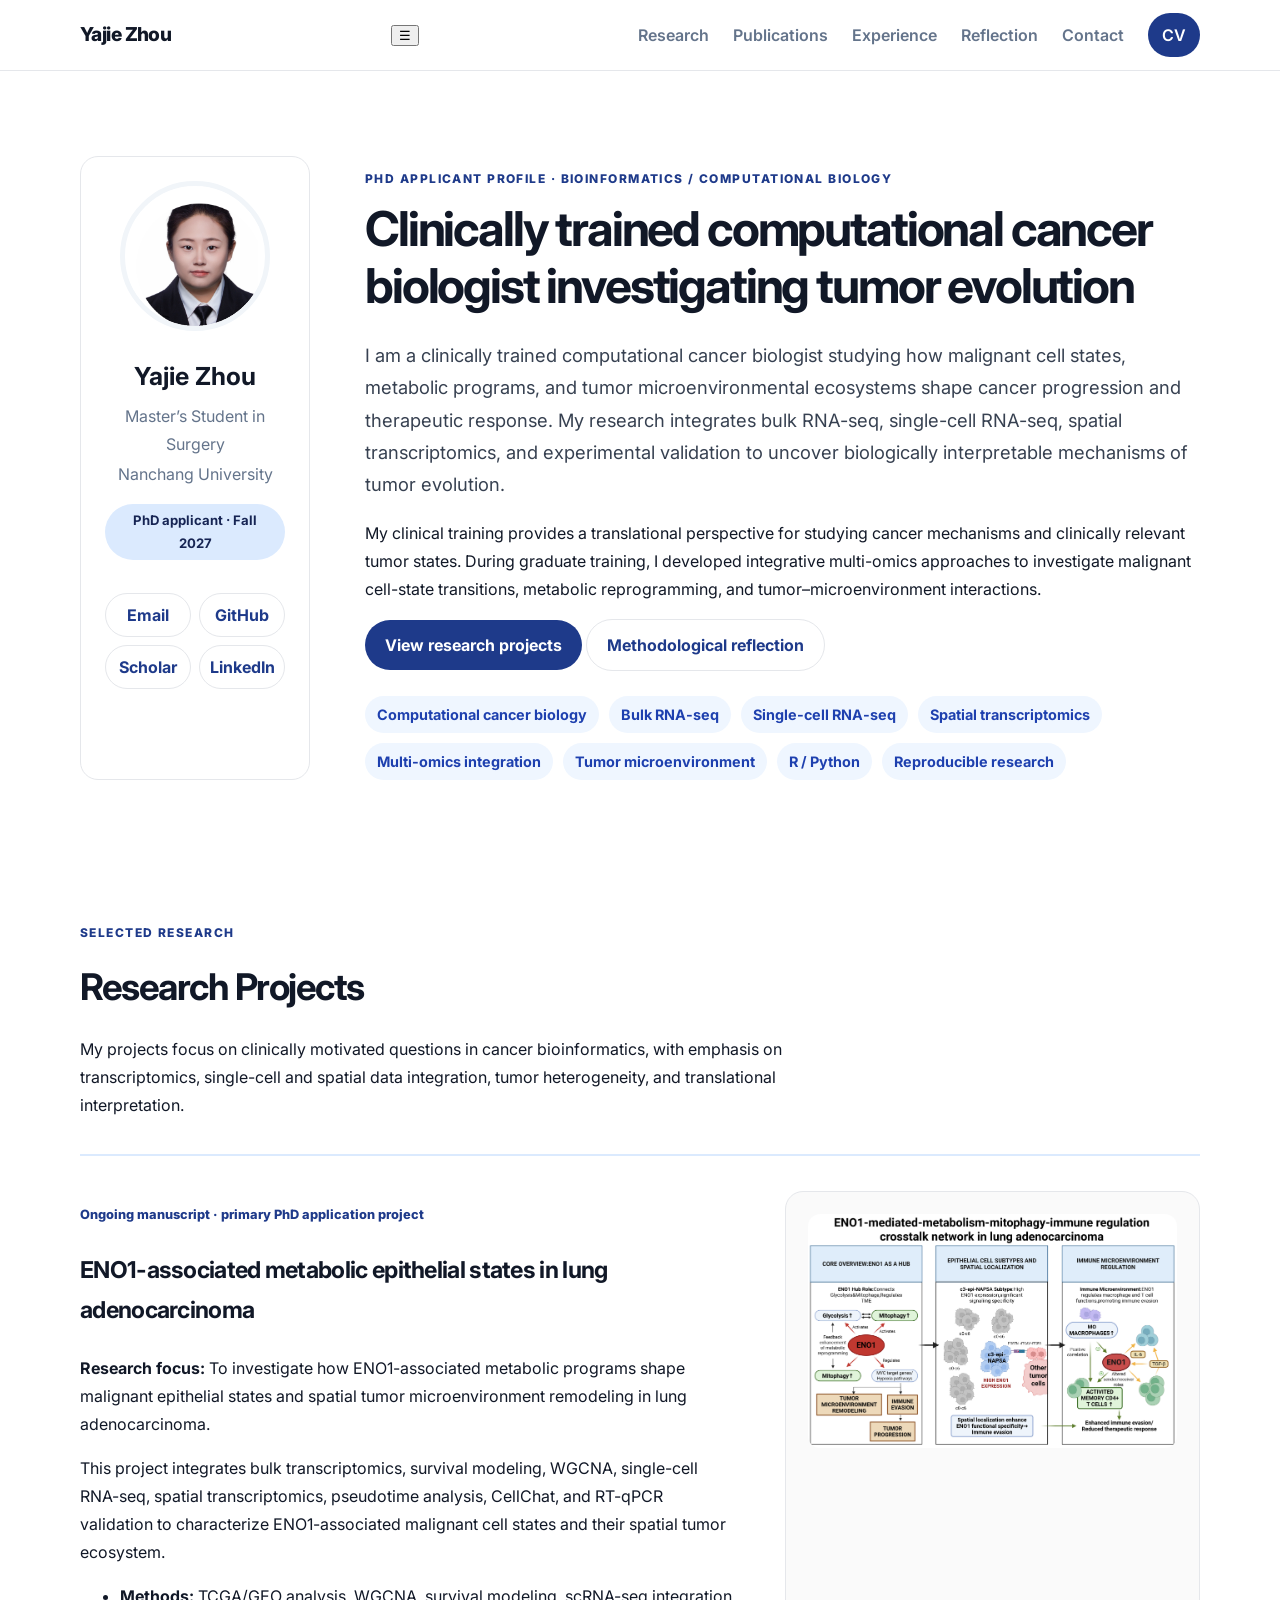
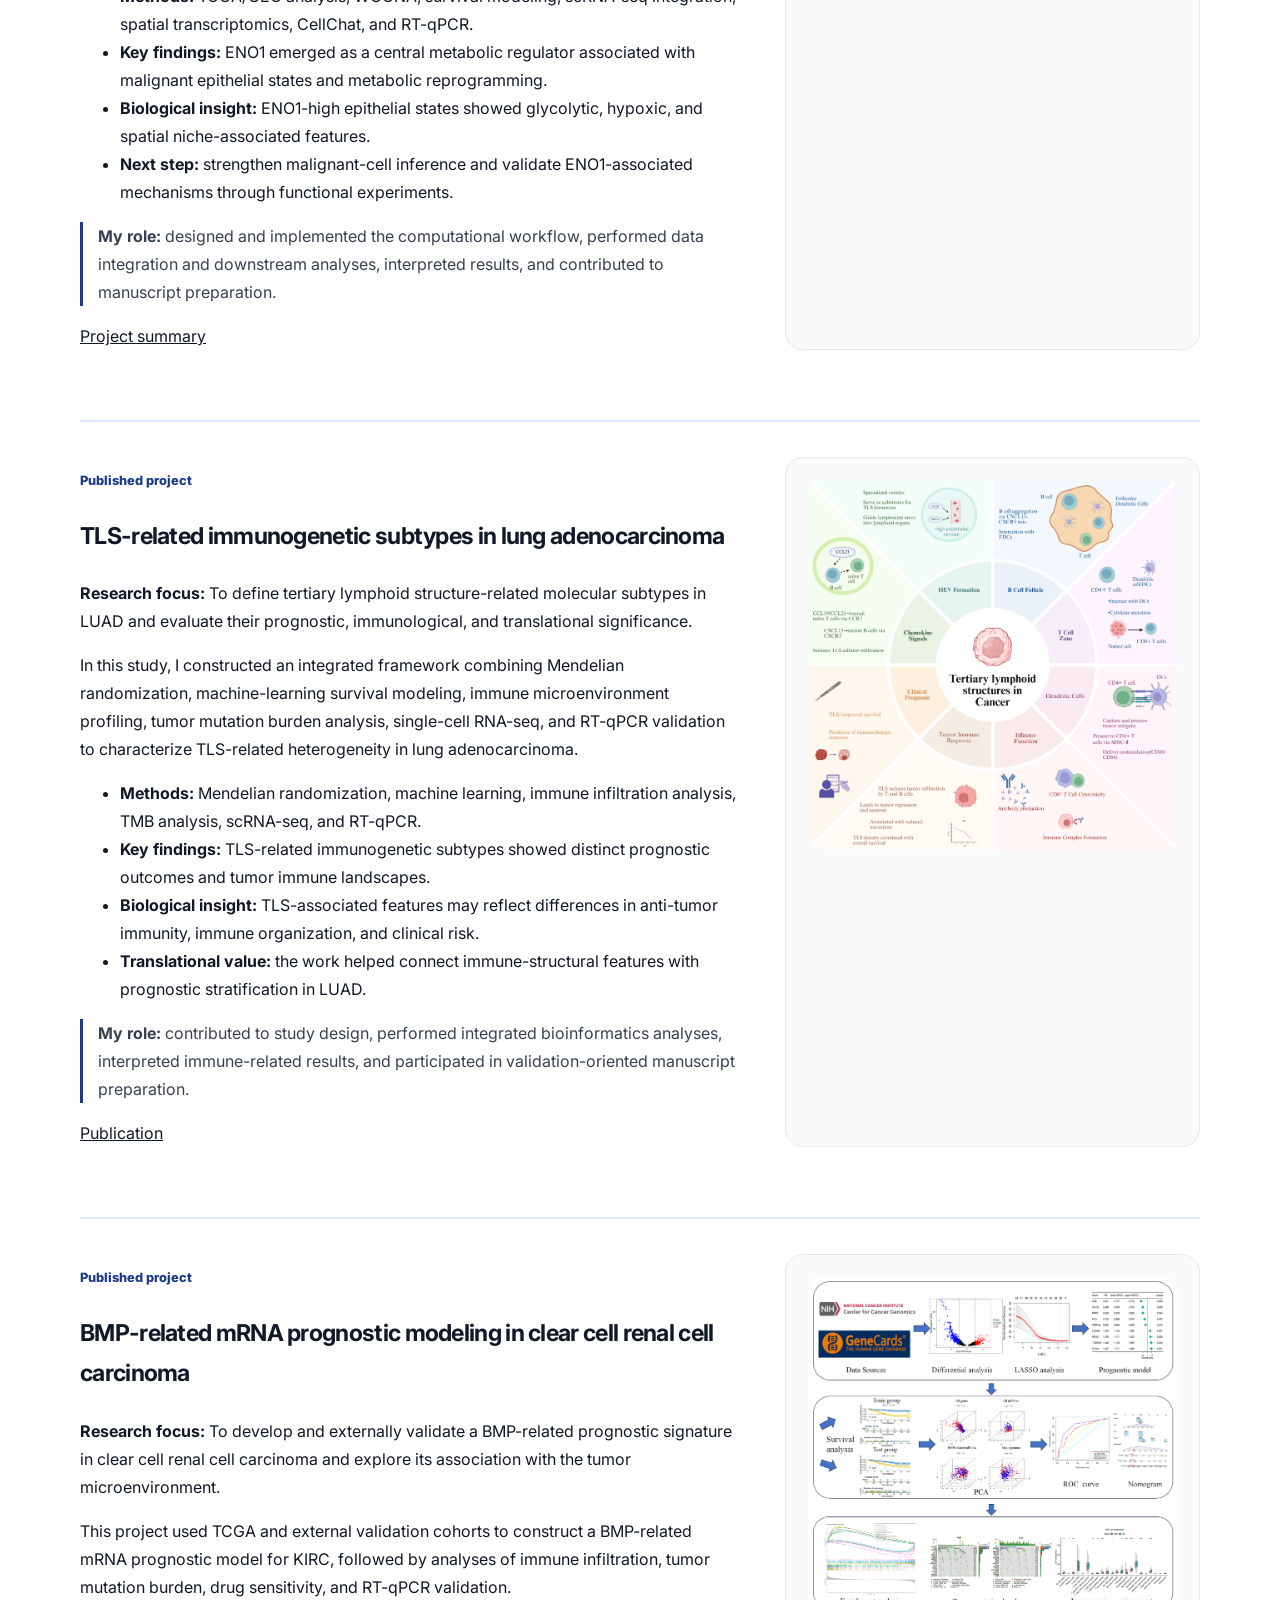
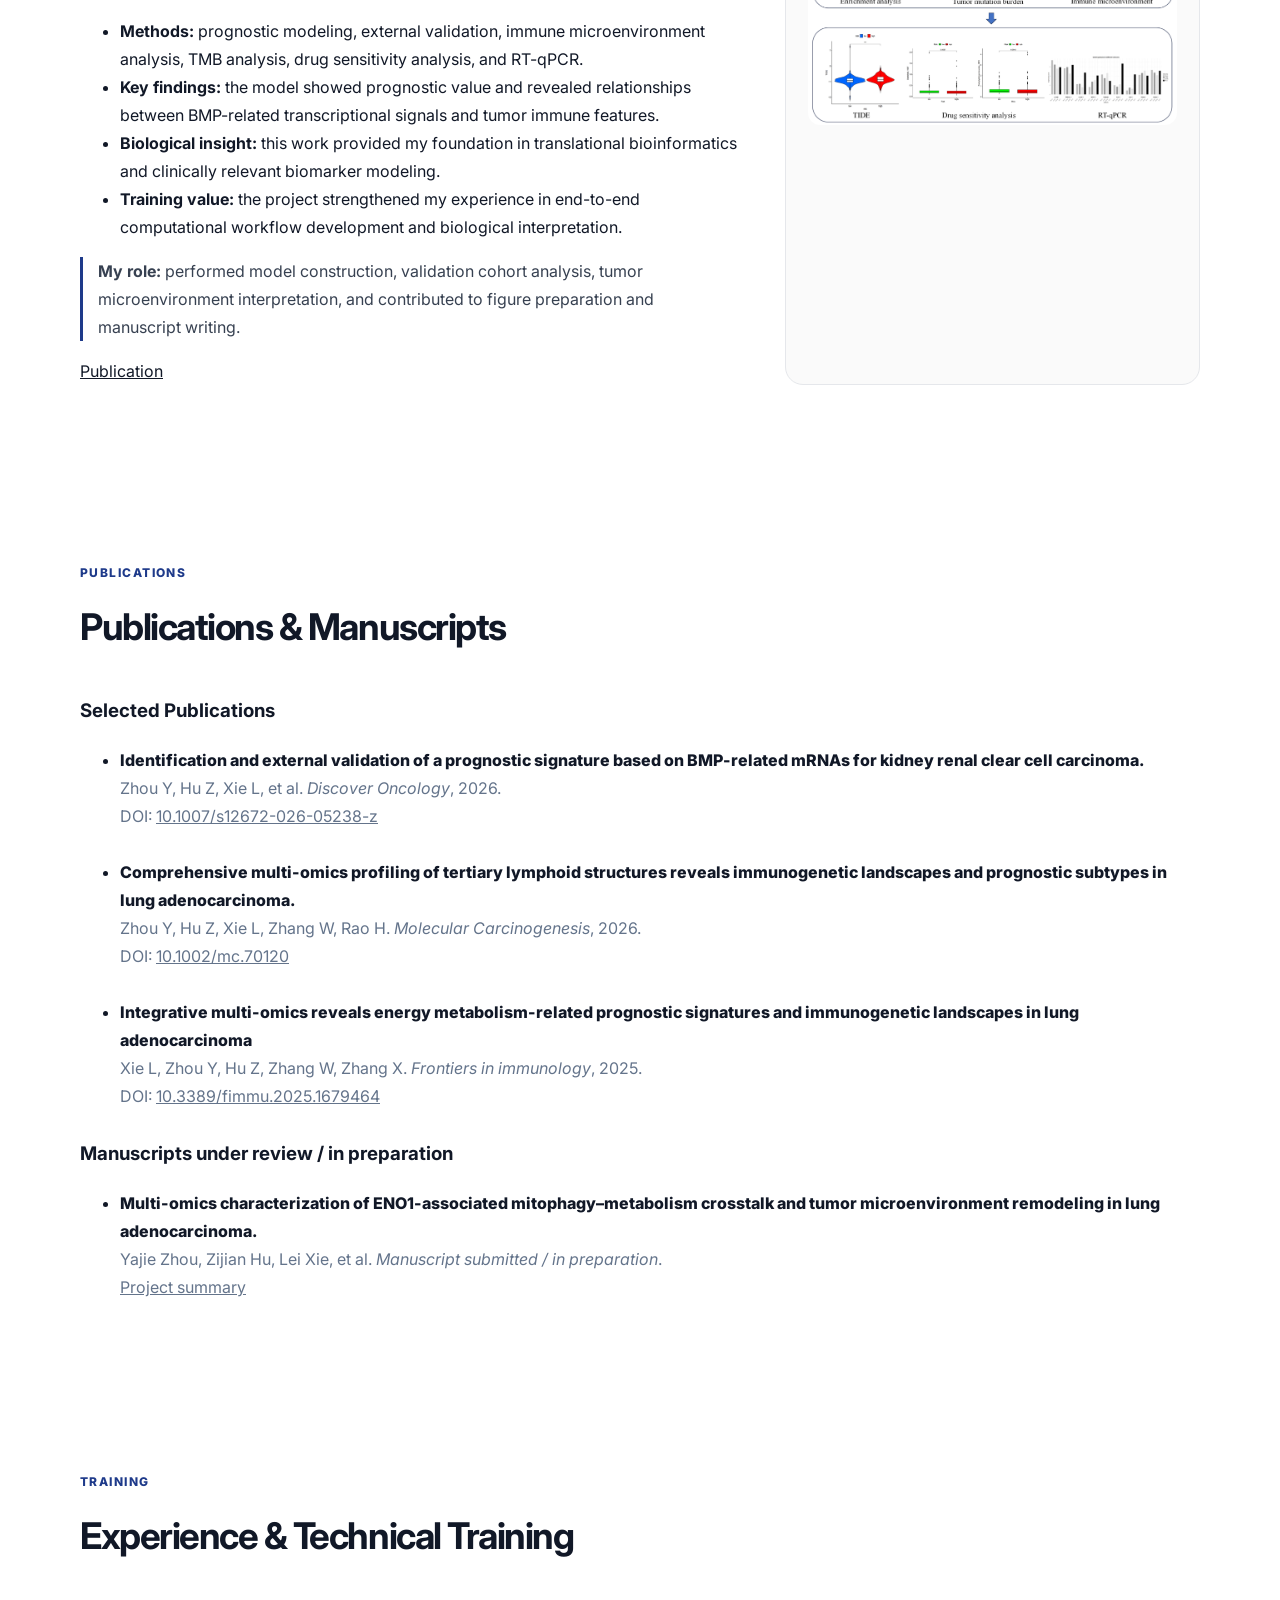
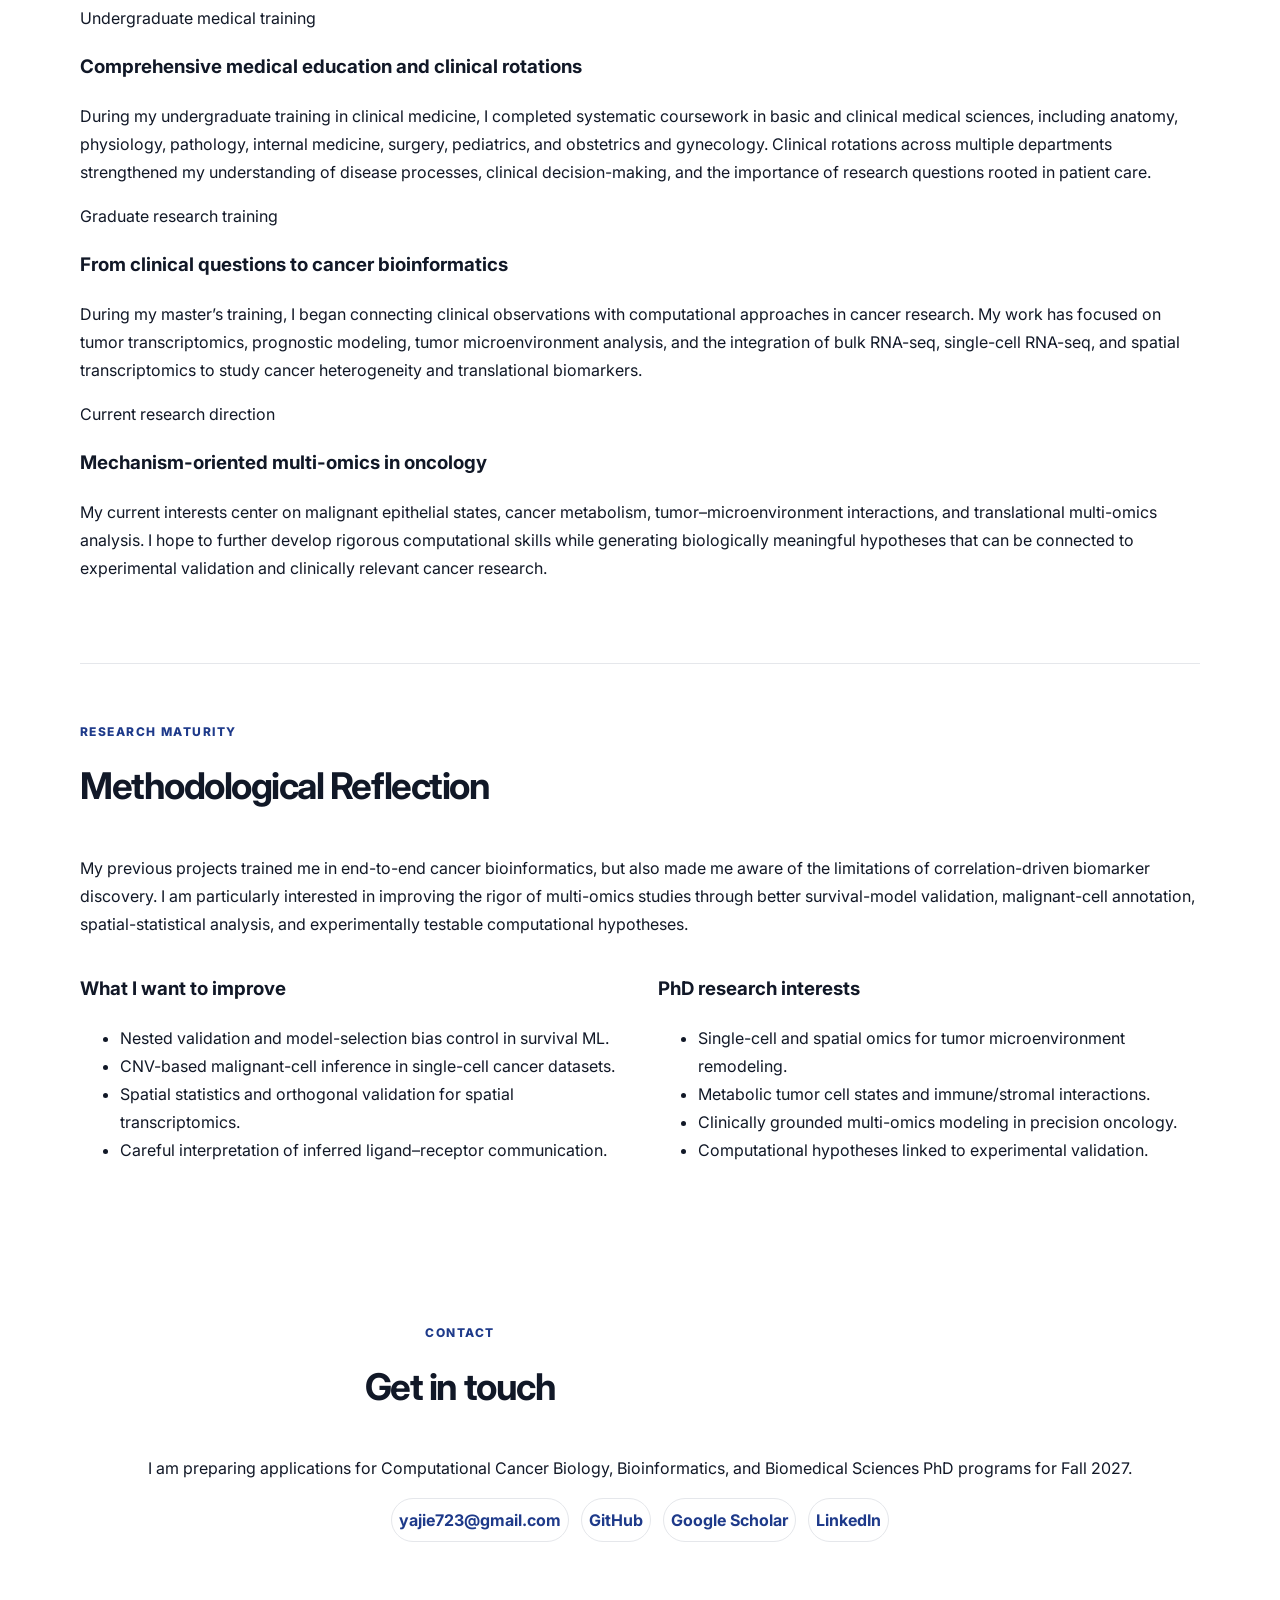
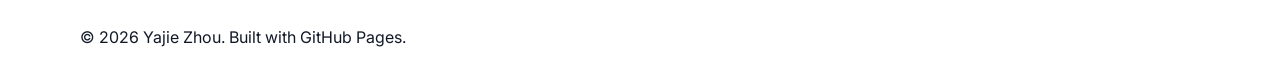
==== index.html @ 05ac5268 "Update index.html" ====
<!DOCTYPE html>
<html lang="en">
<head>
  <meta charset="UTF-8" />
  <meta name="viewport" content="width=device-width, initial-scale=1.0" />
  <meta name="description" content="Yajie Zhou — Computational cancer biologist investigating tumor cell-state plasticity, metabolic reprogramming, spatial tumor ecosystems, and tumor–microenvironment interactions through integrative multi-omics." />
  <title>Yajie Zhou | Computational Cancer Biology</title>
  <link rel="preconnect" href="https://fonts.googleapis.com">
  <link rel="preconnect" href="https://fonts.gstatic.com" crossorigin>
  <link href="https://fonts.googleapis.com/css2?family=Inter:wght@400;500;600;700;800&display=swap" rel="stylesheet">
  <link rel="stylesheet" href="assets/styles.css" />
</head>

<body>
  <header class="site-header" id="top">
    <nav class="navbar container">
      <a class="brand" href="#top" aria-label="Home">Yajie Zhou</a>
      <button class="nav-toggle" aria-label="Toggle navigation" aria-expanded="false">☰</button>

      <div class="nav-links">
        <a href="#research">Research</a>
        <a href="#publications">Publications</a>
        <a href="#experience">Experience</a>
        <a href="#reflection">Reflection</a>
        <a href="#contact">Contact</a>
        <a class="button button-small" href="/Yajie_zhou/docs/Yajie_Zhou_CV.pdf" target="_blank" rel="noopener noreferrer">CV</a>
      </div>
    </nav>
  </header>

  <main>
    <section class="hero container">
      <aside class="profile-card">
        <img class="avatar" src="assets/avatar.png" alt="Portrait of Yajie Zhou" />

        <h1>Yajie Zhou</h1>
        <p class="subtitle">Master’s Student in Surgery</p>
        <p class="affiliation">Nanchang University</p>
        <p class="profile-note">PhD applicant · Fall 2027</p>
        
        <div class="social-row" aria-label="Academic links">
          <a href="mailto:yajie723@gmail.com" title="Email">Email</a>
          <a href="https://github.com/zyjzzzzzzzz" title="GitHub" target="_blank" rel="noopener noreferrer">GitHub</a>
          <a href="https://scholar.google.com/" title="Google Scholar" target="_blank" rel="noopener noreferrer">Scholar</a>
          <a href="https://www.linkedin.com/in/yajie-zhou-784542407" title="LinkedIn" target="_blank" rel="noopener noreferrer">LinkedIn</a>
        </div>
      </aside>

      <section class="hero-content">
        <p class="eyebrow">PhD applicant profile · Bioinformatics / Computational Biology</p>

        <h2>Clinically trained computational cancer biologist investigating tumor evolution </h2>

        <p class="lead">
          I am a clinically trained computational cancer biologist studying how malignant cell states,
          metabolic programs, and tumor microenvironmental ecosystems shape cancer progression and therapeutic response.
          My research integrates bulk RNA-seq, single-cell RNA-seq, spatial transcriptomics, and experimental validation
          to uncover biologically interpretable mechanisms of tumor evolution.
        </p>

        <p>
          My clinical training provides a translational perspective for studying cancer mechanisms and clinically relevant tumor states.
          During graduate training, I developed integrative multi-omics approaches to investigate malignant cell-state transitions,
          metabolic reprogramming, and tumor–microenvironment interactions.
        </p>

        <div class="cta-row">
          <a class="button" href="#research">View research projects</a>
          <a class="button button-secondary" href="#reflection">Methodological reflection</a>
        </div>

        <div class="skills" aria-label="Core skills">
          <span>Computational cancer biology</span>
          <span>Bulk RNA-seq</span>
          <span>Single-cell RNA-seq</span>
          <span>Spatial transcriptomics</span>
          <span>Multi-omics integration</span>
          <span>Tumor microenvironment</span>
          <span>R / Python</span>
          <span>Reproducible research</span>
        </div>
      </section>
    </section>

    <section class="container section" id="research">
      <div class="section-heading">
        <p class="eyebrow">Selected research</p>
        <h2>Research Projects</h2>
        <p>
          My projects focus on clinically motivated questions in cancer bioinformatics, with emphasis on transcriptomics,
          single-cell and spatial data integration, tumor heterogeneity, and translational interpretation.
        </p>
      </div>

      <div class="project-stack">
        <article class="project featured project-with-image">
          <div class="project-main">
            <p class="status">Ongoing manuscript · primary PhD application project</p>
            <h3>ENO1-associated metabolic epithelial states in lung adenocarcinoma</h3>

            <p class="question">
              <strong>Research focus:</strong>
              To investigate how ENO1-associated metabolic programs shape malignant epithelial states and spatial tumor
              microenvironment remodeling in lung adenocarcinoma.
            </p>

            <p>
              This project integrates bulk transcriptomics, survival modeling, WGCNA, single-cell RNA-seq,
              spatial transcriptomics, pseudotime analysis, CellChat, and RT-qPCR validation to characterize
              ENO1-associated malignant cell states and their spatial tumor ecosystem.
            </p>

            <ul class="clean-list">
              <li><strong>Methods:</strong> TCGA/GEO analysis, WGCNA, survival modeling, scRNA-seq integration, spatial transcriptomics, CellChat, and RT-qPCR.</li>
              <li><strong>Key findings:</strong> ENO1 emerged as a central metabolic regulator associated with malignant epithelial states and metabolic reprogramming.</li>
              <li><strong>Biological insight:</strong> ENO1-high epithelial states showed glycolytic, hypoxic, and spatial niche-associated features.</li>
              <li><strong>Next step:</strong> strengthen malignant-cell inference and validate ENO1-associated mechanisms through functional experiments.</li>
            </ul>

            <p class="role">
              <strong>My role:</strong>
              designed and implemented the computational workflow, performed data integration and downstream analyses,
              interpreted results, and contributed to manuscript preparation.
            </p>

          

            <div class="project-actions">
              <a class="text-link" href="projects/eno1-luad.html">Project summary</a>
            </div>
          </div>

          <aside class="project-side figure-side">
            <a class="figure-link" href="assets/eno1-mechanism.png" target="_blank" rel="noopener noreferrer">
             <img src="assets/eno1-mechanism.png" alt="Mechanism figure for ENO1-associated metabolic epithelial states in LUAD" />
            </a>
            
          </aside>
        </article>

        <article class="project featured project-with-image">
          <div class="project-main">
            <p class="status">Published project</p>
            <h3>TLS-related immunogenetic subtypes in lung adenocarcinoma</h3>

            <p class="question">
              <strong>Research focus:</strong>
              To define tertiary lymphoid structure-related molecular subtypes in LUAD and evaluate their prognostic,
              immunological, and translational significance.
            </p>

            <p>
              In this study, I constructed an integrated framework combining Mendelian randomization, machine-learning
              survival modeling, immune microenvironment profiling, tumor mutation burden analysis, single-cell RNA-seq,
              and RT-qPCR validation to characterize TLS-related heterogeneity in lung adenocarcinoma.
            </p>

            <ul class="clean-list">
              <li><strong>Methods:</strong> Mendelian randomization, machine learning, immune infiltration analysis, TMB analysis, scRNA-seq, and RT-qPCR.</li>
              <li><strong>Key findings:</strong> TLS-related immunogenetic subtypes showed distinct prognostic outcomes and tumor immune landscapes.</li>
              <li><strong>Biological insight:</strong> TLS-associated features may reflect differences in anti-tumor immunity, immune organization, and clinical risk.</li>
              <li><strong>Translational value:</strong> the work helped connect immune-structural features with prognostic stratification in LUAD.</li>
            </ul>

            <p class="role">
              <strong>My role:</strong>
              contributed to study design, performed integrated bioinformatics analyses, interpreted immune-related results,
              and participated in validation-oriented manuscript preparation.
            </p>

        
            <div class="project-actions">
              <a class="text-link" href="https://doi.org/10.1002/mc.70120" target="_blank" rel="noopener noreferrer">Publication</a>
            </div>
          </div>

          <aside class="project-side figure-side">
           <a class="figure-link" href="assets/tls-mechanism.png" target="_blank" rel="noopener noreferrer">
             <img src="assets/tls-mechanism.png" alt="Mechanism figure for TLS-related immunogenetic subtypes in LUAD" />
           </a>
            
          </aside>
        </article>

        <article class="project featured project-with-image">
          <div class="project-main">
            <p class="status">Published project</p>
            <h3>BMP-related mRNA prognostic modeling in clear cell renal cell carcinoma</h3>

            <p class="question">
              <strong>Research focus:</strong>
              To develop and externally validate a BMP-related prognostic signature in clear cell renal cell carcinoma
              and explore its association with the tumor microenvironment.
            </p>

            <p>
              This project used TCGA and external validation cohorts to construct a BMP-related mRNA prognostic model for KIRC,
              followed by analyses of immune infiltration, tumor mutation burden, drug sensitivity, and RT-qPCR validation.
            </p>

            <ul class="clean-list">
              <li><strong>Methods:</strong> prognostic modeling, external validation, immune microenvironment analysis, TMB analysis, drug sensitivity analysis, and RT-qPCR.</li>
              <li><strong>Key findings:</strong> the model showed prognostic value and revealed relationships between BMP-related transcriptional signals and tumor immune features.</li>
              <li><strong>Biological insight:</strong> this work provided my foundation in translational bioinformatics and clinically relevant biomarker modeling.</li>
              <li><strong>Training value:</strong> the project strengthened my experience in end-to-end computational workflow development and biological interpretation.</li>
            </ul>

            <p class="role">
              <strong>My role:</strong>
              performed model construction, validation cohort analysis, tumor microenvironment interpretation,
              and contributed to figure preparation and manuscript writing.
            </p>

            <div class="project-actions">
              <a class="text-link" href="https://doi.org/10.1007/s12672-026-05238-z" target="_blank" rel="noopener noreferrer">Publication</a>
            </div>
          </div>

          <aside class="project-side figure-side">
            <a class="figure-link" href="assets/bmp-mechanism.png" target="_blank" rel="noopener noreferrer">
             <img src="assets/bmp-mechanism.png" alt="Mechanism figure for BMP-related prognostic modeling in KIRC" />
            </a>
            
          </aside>
        </article>
      </div>
    </section>

    <section class="container section" id="publications">
      <div class="section-heading">
        <p class="eyebrow">Publications</p>
        <h2>Publications & Manuscripts</h2>
      </div>

      <div class="pub-list">
        <div class="pub-block">
          <h3>Selected Publications</h3>

          <ul class="publication-list">
            <li class="publication-item">
              <a class="pub-title" href="https://doi.org/10.1007/s12672-026-05238-z" target="_blank" rel="noopener noreferrer">
                Identification and external validation of a prognostic signature based on BMP-related mRNAs for kidney renal clear cell carcinoma.
              </a>

              <div class="pub-meta">
                Zhou Y, Hu Z, Xie L, et al. <em>Discover Oncology</em>, 2026.
              </div>

              <div class="pub-doi">
                DOI:
                <a href="https://doi.org/10.1007/s12672-026-05238-z" target="_blank" rel="noopener noreferrer">
                  10.1007/s12672-026-05238-z
                </a>
              </div>
            </li>

            <li class="publication-item">
              <a class="pub-title" href="https://doi.org/10.1002/mc.70120" target="_blank" rel="noopener noreferrer">
                Comprehensive multi-omics profiling of tertiary lymphoid structures reveals immunogenetic landscapes and prognostic subtypes in lung adenocarcinoma.
              </a>

              <div class="pub-meta">
                Zhou Y, Hu Z, Xie L, Zhang W, Rao H. <em>Molecular Carcinogenesis</em>, 2026.
              </div>

              <div class="pub-doi">
                DOI:
                <a href="https://doi.org/10.1002/mc.70120" target="_blank" rel="noopener noreferrer">
                  10.1002/mc.70120
                </a>
              </div>
            </li>

            <li class="publication-item">
              <a class="pub-title" href="https://doi.org/10.1002/mc.70120" target="_blank" rel="noopener noreferrer">
                Integrative multi-omics reveals energy metabolism-related prognostic signatures and immunogenetic landscapes in lung adenocarcinoma
              </a>

              <div class="pub-meta">
                Xie L, Zhou Y, Hu Z, Zhang W, Zhang X. <em>Frontiers in immunology</em>, 2025.
              </div>

              <div class="pub-doi">
                DOI:
                <a href="https://doi.org/10.3389/fimmu.2025.1679464" target="_blank" rel="noopener noreferrer">
                  10.3389/fimmu.2025.1679464
                </a>
              </div>
            </li>
          </ul>
        </div>

        <div class="pub-block">
          <h3>Manuscripts under review / in preparation</h3>

          <ul class="publication-list">
            <li class="publication-item">
              <strong class="pub-title">
                Multi-omics characterization of ENO1-associated mitophagy–metabolism crosstalk and tumor microenvironment remodeling in lung adenocarcinoma.
              </strong>

              <div class="pub-meta">
                Yajie Zhou, Zijian Hu, Lei Xie, et al.
                <em>Manuscript submitted / in preparation</em>.
              </div>

              <div class="pub-doi">
                <a href="projects/eno1-luad.html">Project summary</a>
              </div>
            </li>
          </ul>
        </div>
      </div>
    </section>

    <section class="container section" id="experience">
      <div class="section-heading">
        <p class="eyebrow">Training</p>
        <h2>Experience & Technical Training</h2>
      </div>

      <div class="timeline training-grid">
        <div class="timeline-item">
          <span class="timeline-date">Undergraduate medical training</span>
          <h3>Comprehensive medical education and clinical rotations</h3>
          <p>
            During my undergraduate training in clinical medicine, I completed systematic coursework in basic and clinical
            medical sciences, including anatomy, physiology, pathology, internal medicine, surgery, pediatrics, and obstetrics
            and gynecology. Clinical rotations across multiple departments strengthened my understanding of disease processes,
            clinical decision-making, and the importance of research questions rooted in patient care.
          </p>
        </div>

        <div class="timeline-item">
          <span class="timeline-date">Graduate research training</span>
          <h3>From clinical questions to cancer bioinformatics</h3>
          <p>
            During my master’s training, I began connecting clinical observations with computational approaches in cancer research.
            My work has focused on tumor transcriptomics, prognostic modeling, tumor microenvironment analysis, and the integration
            of bulk RNA-seq, single-cell RNA-seq, and spatial transcriptomics to study cancer heterogeneity and translational biomarkers.
          </p>
        </div>

        <div class="timeline-item">
          <span class="timeline-date">Current research direction</span>
          <h3>Mechanism-oriented multi-omics in oncology</h3>
          <p>
            My current interests center on malignant epithelial states, cancer metabolism, tumor–microenvironment interactions,
            and translational multi-omics analysis. I hope to further develop rigorous computational skills while generating
            biologically meaningful hypotheses that can be connected to experimental validation and clinically relevant cancer research.
          </p>
        </div>
      </div>
    </section>

    <section class="container section reflection" id="reflection">
      <div class="section-heading">
        <p class="eyebrow">Research maturity</p>
        <h2>Methodological Reflection</h2>
      </div>

      <p>
        My previous projects trained me in end-to-end cancer bioinformatics, but also made me aware of the limitations of
        correlation-driven biomarker discovery. I am particularly interested in improving the rigor of multi-omics studies
        through better survival-model validation, malignant-cell annotation, spatial-statistical analysis, and experimentally
        testable computational hypotheses.
      </p>

      <div class="reflection-grid">
        <div>
          <h3>What I want to improve</h3>
          <ul>
            <li>Nested validation and model-selection bias control in survival ML.</li>
            <li>CNV-based malignant-cell inference in single-cell cancer datasets.</li>
            <li>Spatial statistics and orthogonal validation for spatial transcriptomics.</li>
            <li>Careful interpretation of inferred ligand–receptor communication.</li>
          </ul>
        </div>

        <div>
          <h3>PhD research interests</h3>
          <ul>
            <li>Single-cell and spatial omics for tumor microenvironment remodeling.</li>
            <li>Metabolic tumor cell states and immune/stromal interactions.</li>
            <li>Clinically grounded multi-omics modeling in precision oncology.</li>
            <li>Computational hypotheses linked to experimental validation.</li>
          </ul>
        </div>
      </div>
    </section>

    <section class="container section contact" id="contact">
      <div class="section-heading">
        <p class="eyebrow">Contact</p>
        <h2>Get in touch</h2>
      </div>

      <p>
        I am preparing applications for Computational Cancer Biology, Bioinformatics, and Biomedical Sciences PhD programs for Fall 2027.
      </p>

      <div class="contact-links">
        <a href="mailto:yajie723@gmail.com">yajie723@gmail.com</a>
        <a href="https://github.com/zyjzzzzzzzz" target="_blank" rel="noopener noreferrer">GitHub</a>
        <a href="https://scholar.google.com/" target="_blank" rel="noopener noreferrer">Google Scholar</a>
        <a href="https://www.linkedin.com/in/yajie-zhou-784542407" target="_blank" rel="noopener noreferrer">LinkedIn</a>
      </div>
    </section>
  </main>

  <footer class="footer">
    <div class="container">
      <p>© <span id="year"></span> Yajie Zhou. Built with GitHub Pages.</p>
    </div>
  </footer>

  <script src="assets/script.js"></script>
</body>
</html>
---- assets/styles.css ----
:root {
  --bg: #ffffff;
  --card: #ffffff;
  --text: #111827;
  --muted: #64748b;
  --line: #e5e7eb;
  --accent: #1e3a8a;
  --accent-dark: #172554;
  --accent-soft: #dbeafe;
  --shadow: 0 12px 35px rgba(15, 23, 42, 0.06);
  --radius: 16px;
}

* {
  box-sizing: border-box;
}

html {
  scroll-behavior: smooth;
}

body {
  margin: 0;
  font-family: Inter, -apple-system, BlinkMacSystemFont, "Segoe UI", sans-serif;
  color: var(--text);
  background: #ffffff;
  line-height: 1.75;
}

a {
  color: inherit;
}

.container {
  width: min(1120px, calc(100% - 48px));
  margin: 0 auto;
}

/* Header */
.site-header {
  position: sticky;
  top: 0;
  z-index: 99;
  background: rgba(255,255,255,0.94);
  backdrop-filter: blur(12px);
  border-bottom: 1px solid var(--line);
}

.navbar {
  min-height: 70px;
  display:flex;
  align-items:center;
  justify-content:space-between;
}

.brand {
  font-weight:800;
  font-size:1.2rem;
  letter-spacing:-0.03em;
  text-decoration:none;
}

.nav-links {
  display:flex;
  align-items:center;
  gap:24px;
}

.nav-links a {
  text-decoration:none;
  color:var(--muted);
  font-weight:600;
}

.nav-links a:hover {
  color:var(--accent);
}

/* Buttons */
.button {
  display:inline-flex;
  align-items:center;
  justify-content:center;
  padding:11px 20px;
  border-radius:999px;
  background:var(--accent);
  color:white!important;
  font-weight:700;
  text-decoration:none;
}

.button:hover {
  background:var(--accent-dark);
}

.button-secondary {
  background:white;
  color:var(--accent)!important;
  border:1px solid var(--line);
}

.button-small {
  padding:8px 14px;
}

/* Hero */
.hero {
  display:grid;
  grid-template-columns:230px 1fr;
  gap:55px;
  padding:85px 0 65px;
}

.profile-card {
  border:1px solid var(--line);
  border-radius:18px;
  padding:24px;
  text-align:center;
  box-shadow:none;
}

.avatar {
  width:150px;
  height:150px;
  border-radius:50%;
  object-fit:cover;
  border:5px solid #f1f5f9;
}

.profile-card h1 {
  margin:16px 0 4px;
  font-size:1.55rem;
}

.subtitle,
.affiliation {
  color:var(--muted);
  margin:2px;
}

.profile-note {
  display:inline-flex;
  margin-top:14px;
  padding:5px 12px;
  border-radius:999px;
  background:var(--accent-soft);
  color:var(--accent-dark);
  font-weight:700;
  font-size:.82rem;
}

.social-row {
  display:grid;
  grid-template-columns:1fr 1fr;
  gap:8px;
  margin-top:20px;
}

.social-row a,
.contact-links a {
  border:1px solid var(--line);
  border-radius:999px;
  padding:7px;
  text-decoration:none;
  color:var(--accent);
  font-weight:700;
}

/* Typography */
.eyebrow {
  color:var(--accent);
  text-transform:uppercase;
  letter-spacing:.12em;
  font-size:.75rem;
  font-weight:800;
}

.hero-content h2 {
  font-size:clamp(2rem,4vw,3rem);
  line-height:1.18;
  letter-spacing:-0.045em;
  margin:10px 0 25px;
}

.lead {
  font-size:1.15rem;
  color:#374151;
}

/* Skills */
.skills {
  display:flex;
  flex-wrap:wrap;
  gap:10px;
  margin-top:25px;
}

.skills span {
  padding:6px 12px;
  border-radius:999px;
  background:#eff6ff;
  color:#1e40af;
  font-size:.9rem;
  font-weight:700;
}

/* Sections */
.section {
  padding:65px 0;
}

.section-heading {
  max-width:760px;
  margin-bottom:35px;
}

.section-heading h2 {
  font-size:2.3rem;
  letter-spacing:-0.04em;
  margin:0;
}

/* Projects */
.project-stack {
  display:grid;
  gap:35px;
}

.project {
  border-top:2px solid #dbeafe;
  padding:35px 0;
}

.project.featured.project-with-image {
  display:grid;
  grid-template-columns:minmax(0,1.35fr) minmax(300px,.85fr);
  gap:45px;
}

.project h3 {
  font-size:1.45rem;
  letter-spacing:-.03em;
}

.status {
  color:var(--accent);
  font-size:.8rem;
  font-weight:800;
}

.project-side {
  background:#fafafa;
  border:1px solid var(--line);
  border-radius:18px;
  padding:22px;
}

.figure-side img {
  width:100%;
  max-height:520px;
  object-fit:contain;
  border-radius:12px;
}

.figure-caption {
  display:none;
}

.role {
  border-left:3px solid var(--accent);
  padding-left:15px;
  color:#374151;
}

/* Publications */
.pub-list {
  display:block;
}

.pub-block {
  padding:0;
  border:none;
  box-shadow:none;
}

.publication-item {
  margin-bottom:28px;
}

.pub-title {
  font-weight:800;
  text-decoration:none;
}

.pub-meta,
.pub-doi {
  color:var(--muted);
}

/* Reflection */
.reflection {
  border-top:1px solid var(--line);
  padding-top:45px;
}

.reflection-grid {
  display:grid;
  grid-template-columns:1fr 1fr;
  gap:35px;
}

/* Contact */
.contact {
  text-align:center;
}

.contact-links {
  display:flex;
  justify-content:center;
  flex-wrap:wrap;
  gap:12px;
}

/* Mobile */
@media(max-width:900px){
  .hero,
  .project.featured.project-with-image,
  .reflection-grid {
    grid-template-columns:1fr;
  }

  .profile-card {
    max-width:320px;
    margin:auto;
  }
}

@media(max-width:600px){
  .container {
    width:calc(100% - 28px);
  }

  .nav-links {
    display:none;
  }
}
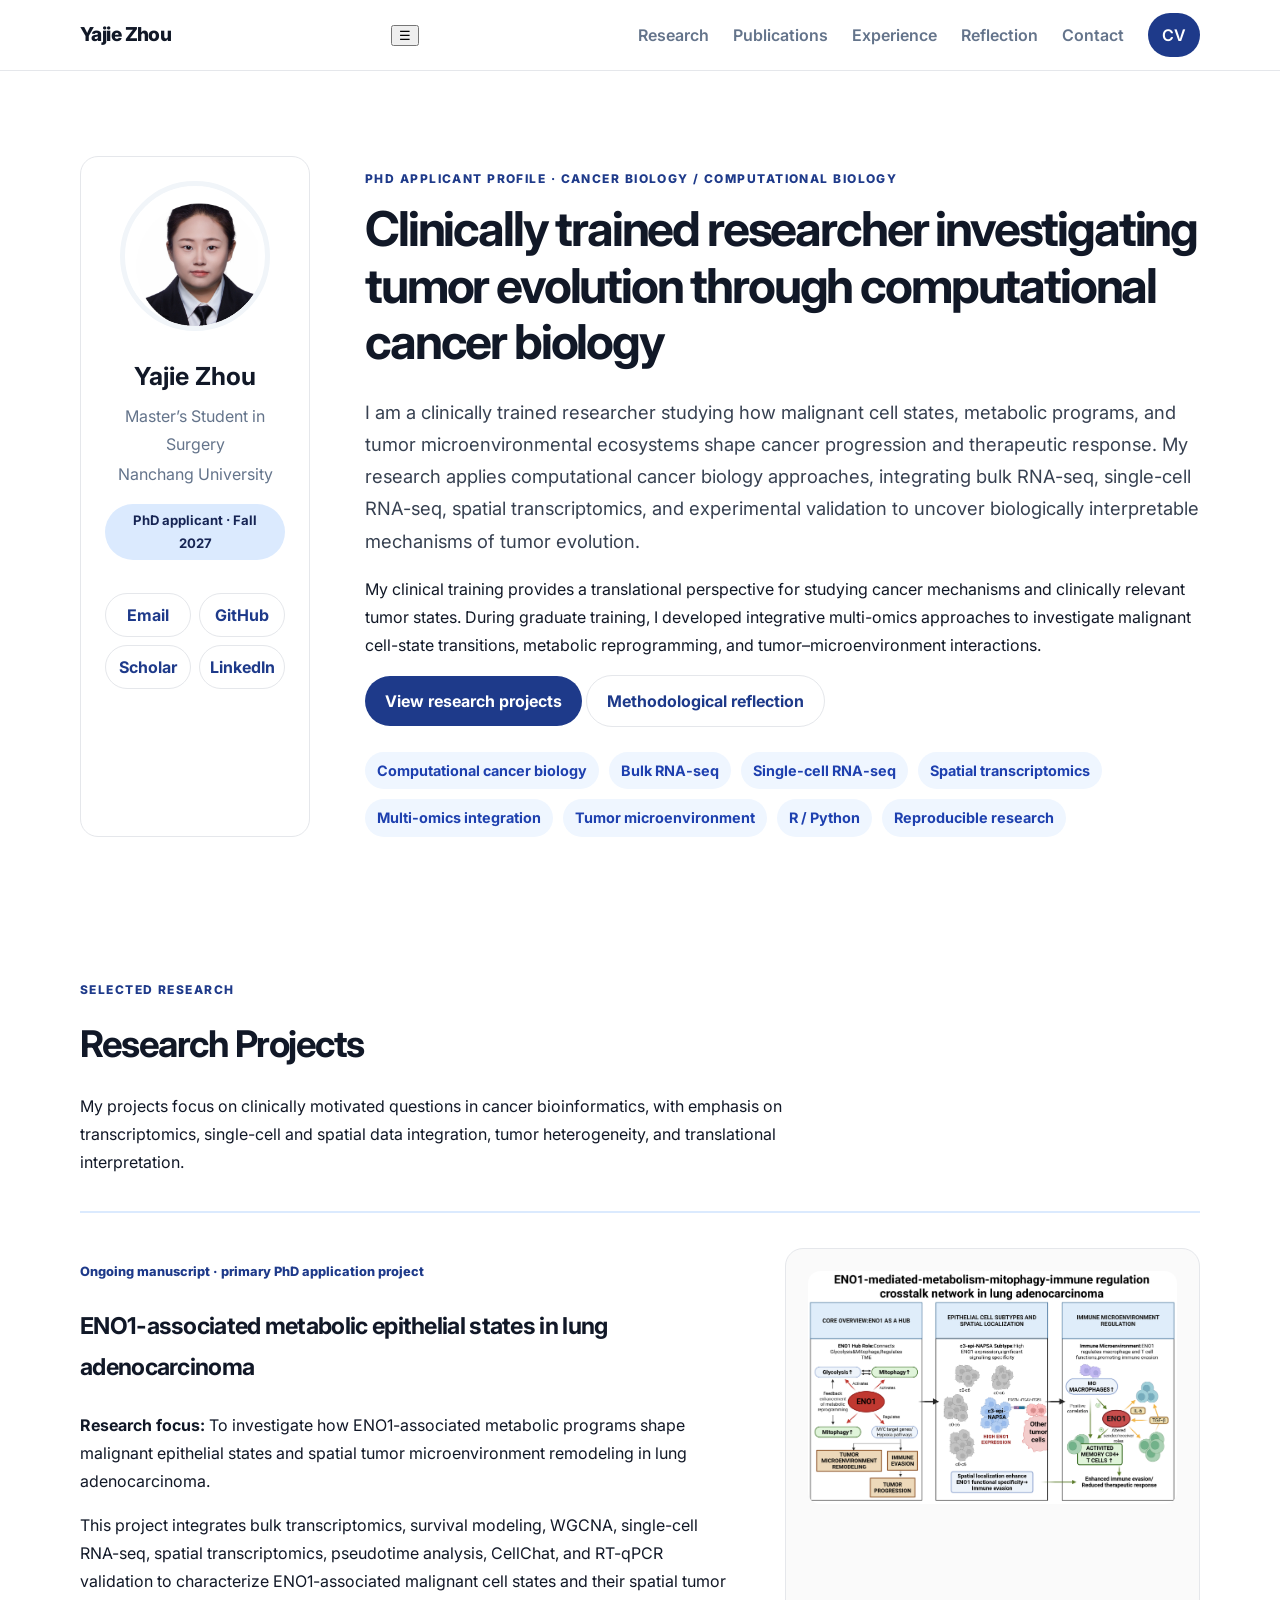
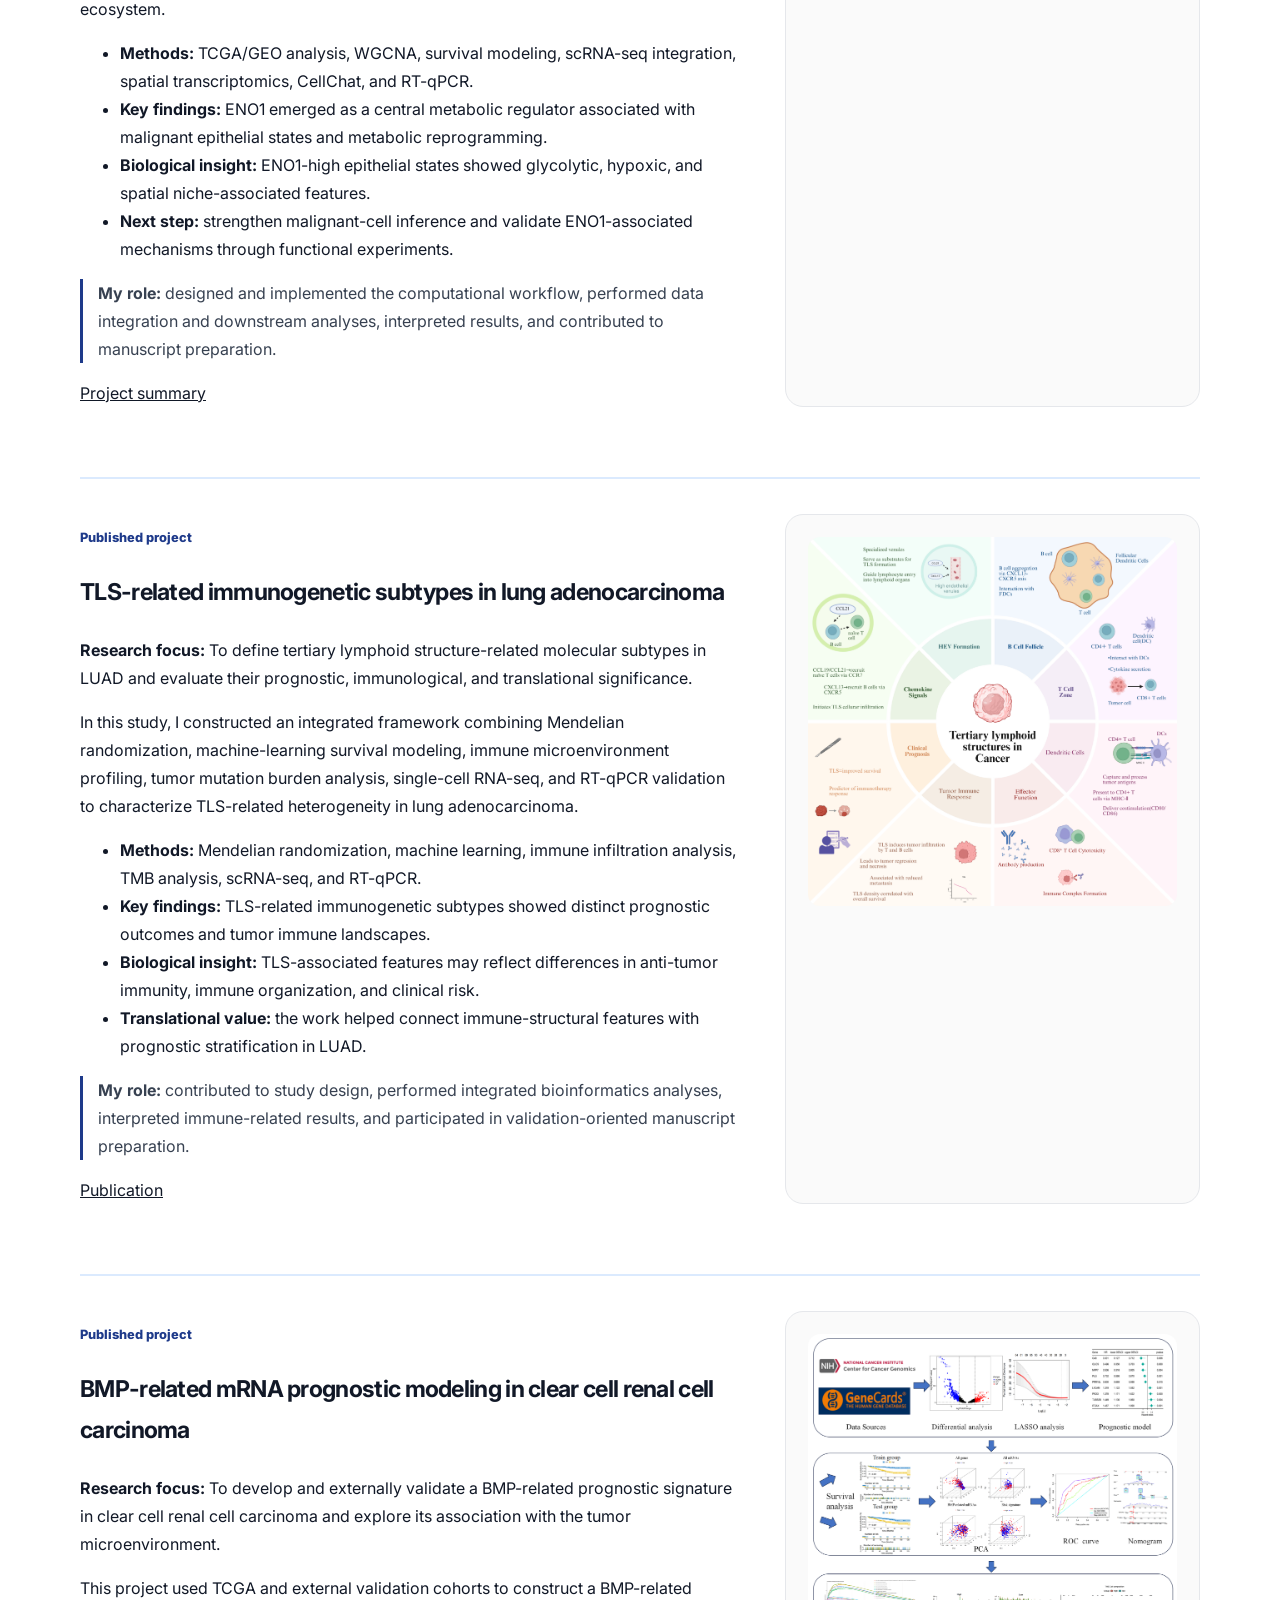
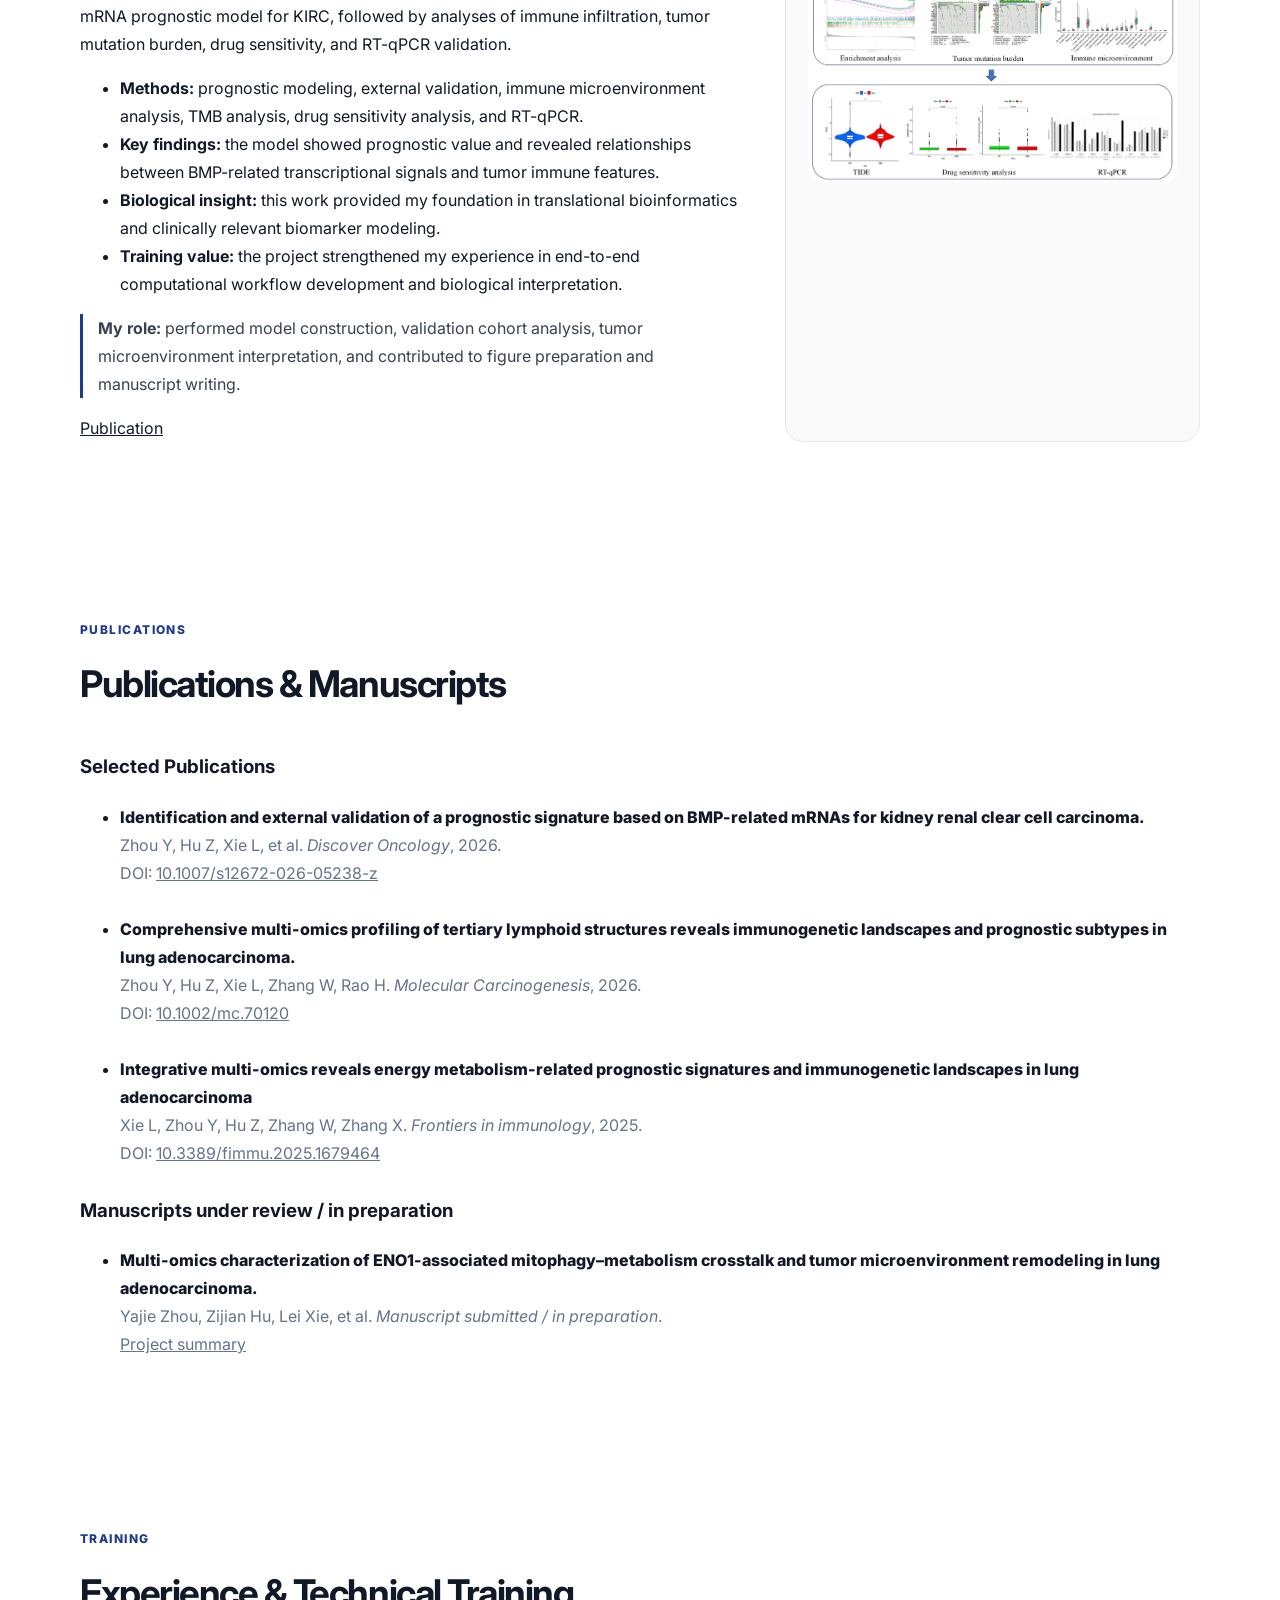
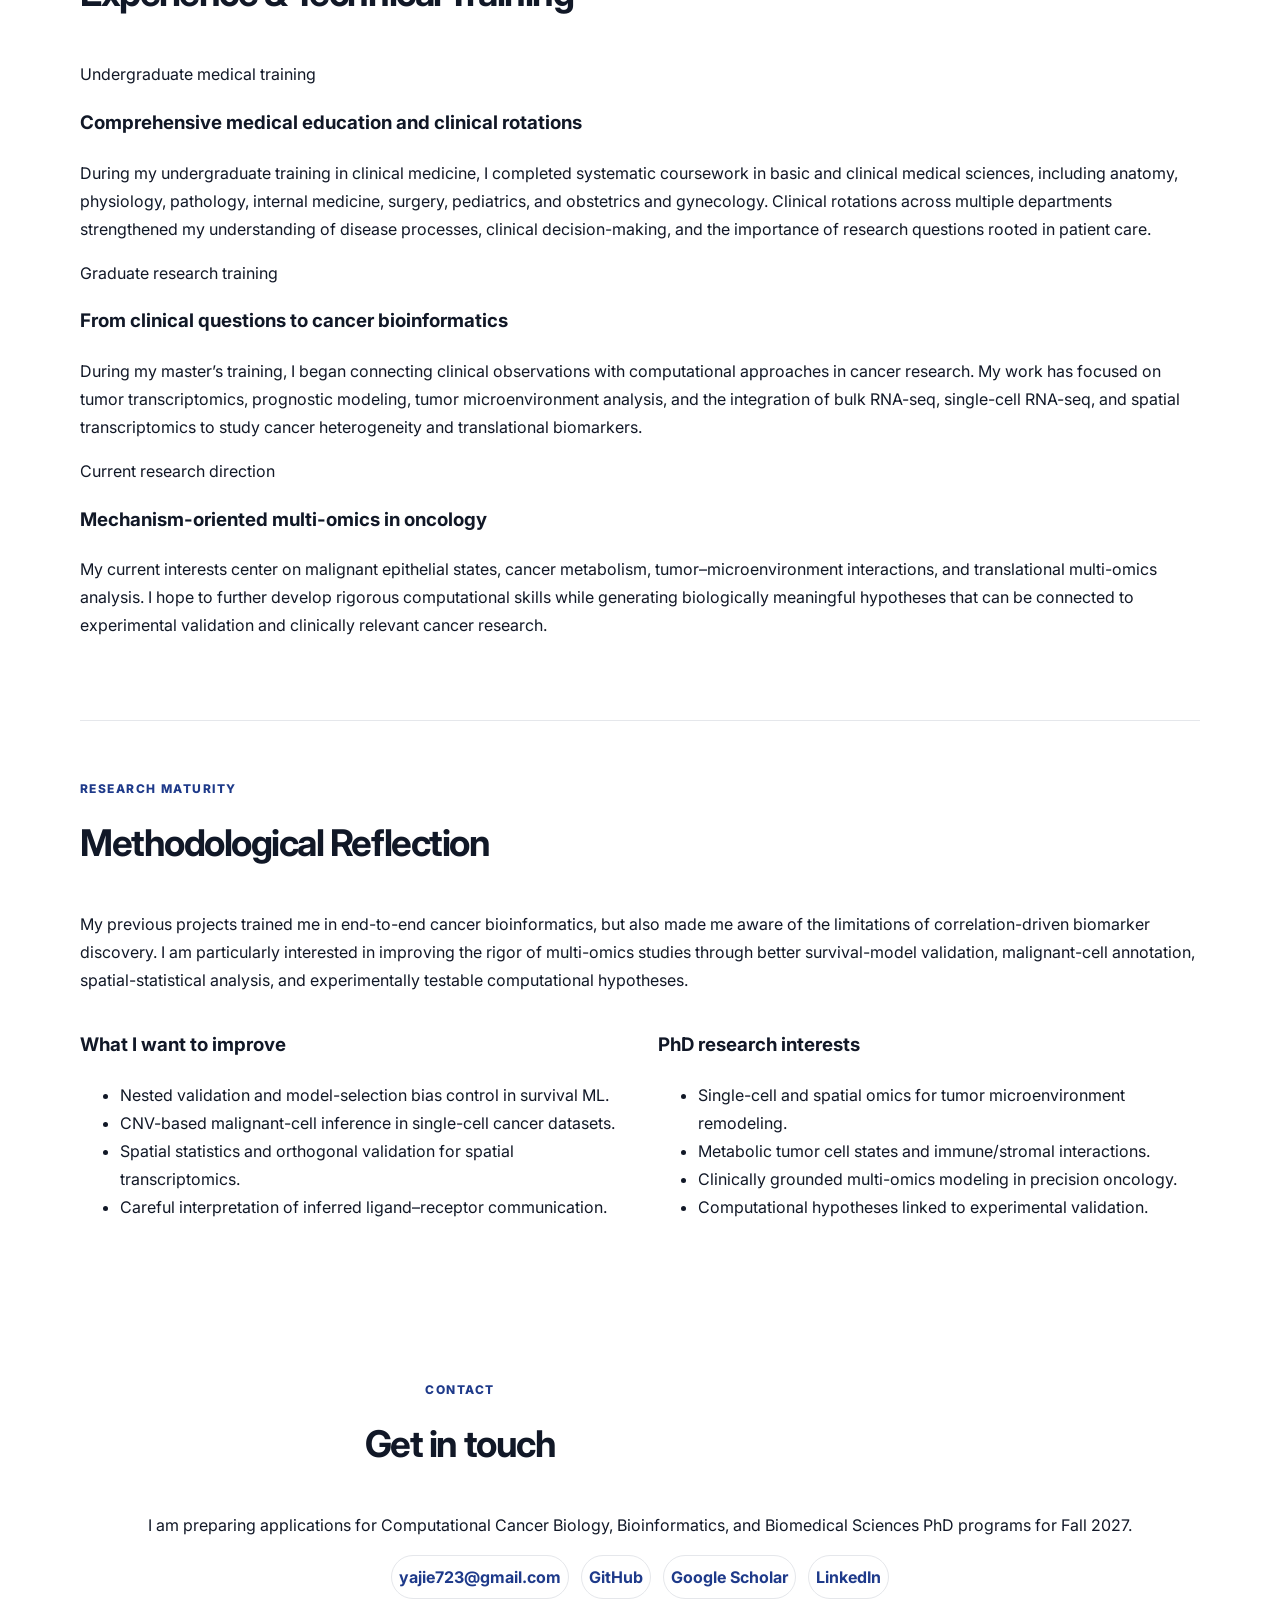
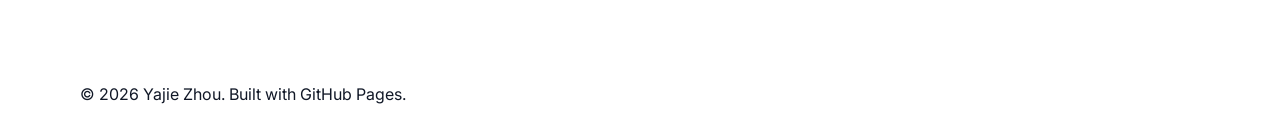
==== commit 706f4d98: "Update index.html" ====
--- a/index.html
+++ b/index.html
@@ -47,15 +47,12 @@
       </aside>
 
       <section class="hero-content">
-        <p class="eyebrow">PhD applicant profile · Bioinformatics / Computational Biology</p>
-
-        <h2>Clinically trained computational cancer biologist investigating tumor evolution </h2>
+        <p class="eyebrow">PhD applicant profile · Cancer Biology / Computational Biology</p>
+
+        <h2>Clinically trained researcher investigating tumor evolution through computational cancer biology </h2>
 
         <p class="lead">
-          I am a clinically trained computational cancer biologist studying how malignant cell states,
-          metabolic programs, and tumor microenvironmental ecosystems shape cancer progression and therapeutic response.
-          My research integrates bulk RNA-seq, single-cell RNA-seq, spatial transcriptomics, and experimental validation
-          to uncover biologically interpretable mechanisms of tumor evolution.
+          I am a clinically trained researcher studying how malignant cell states, metabolic programs, and tumor microenvironmental ecosystems shape cancer progression and therapeutic response. My research applies computational cancer biology approaches, integrating bulk RNA-seq, single-cell RNA-seq, spatial transcriptomics, and experimental validation to uncover biologically interpretable mechanisms of tumor evolution.
         </p>
 
         <p>
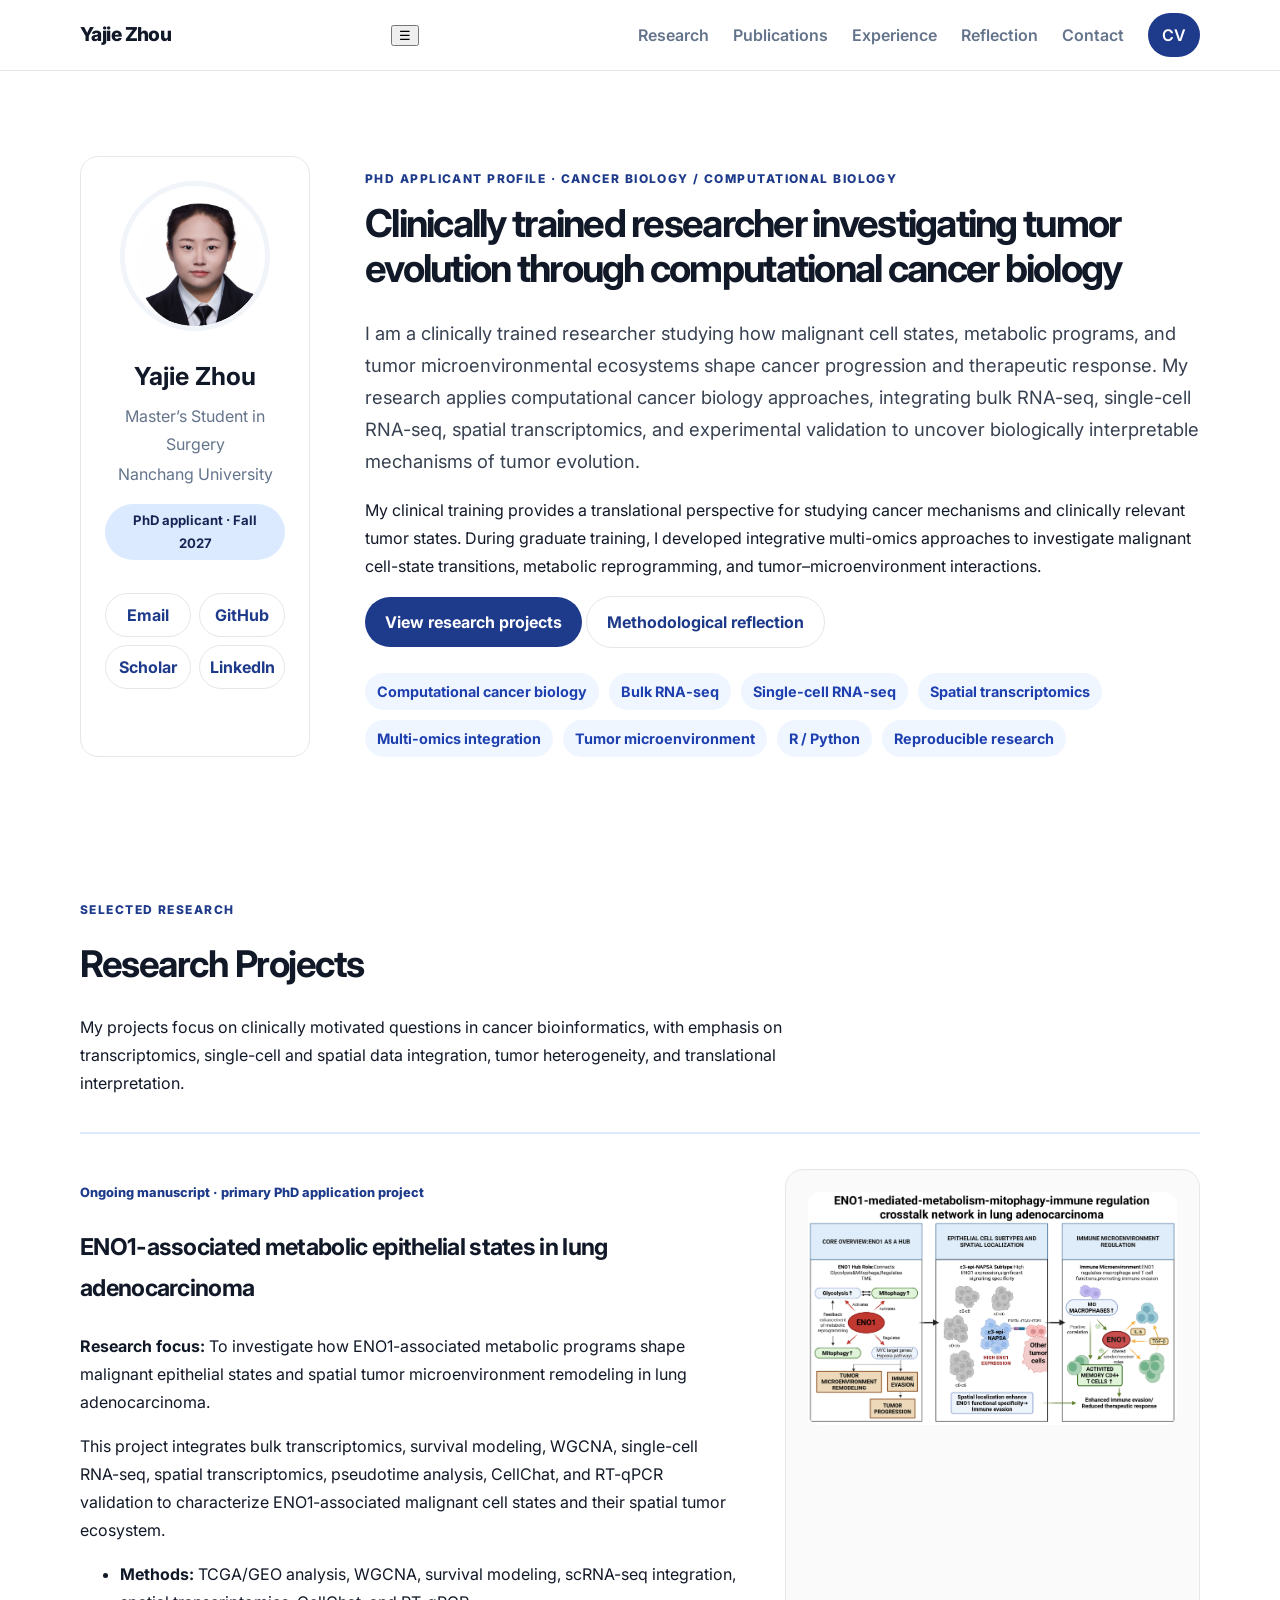
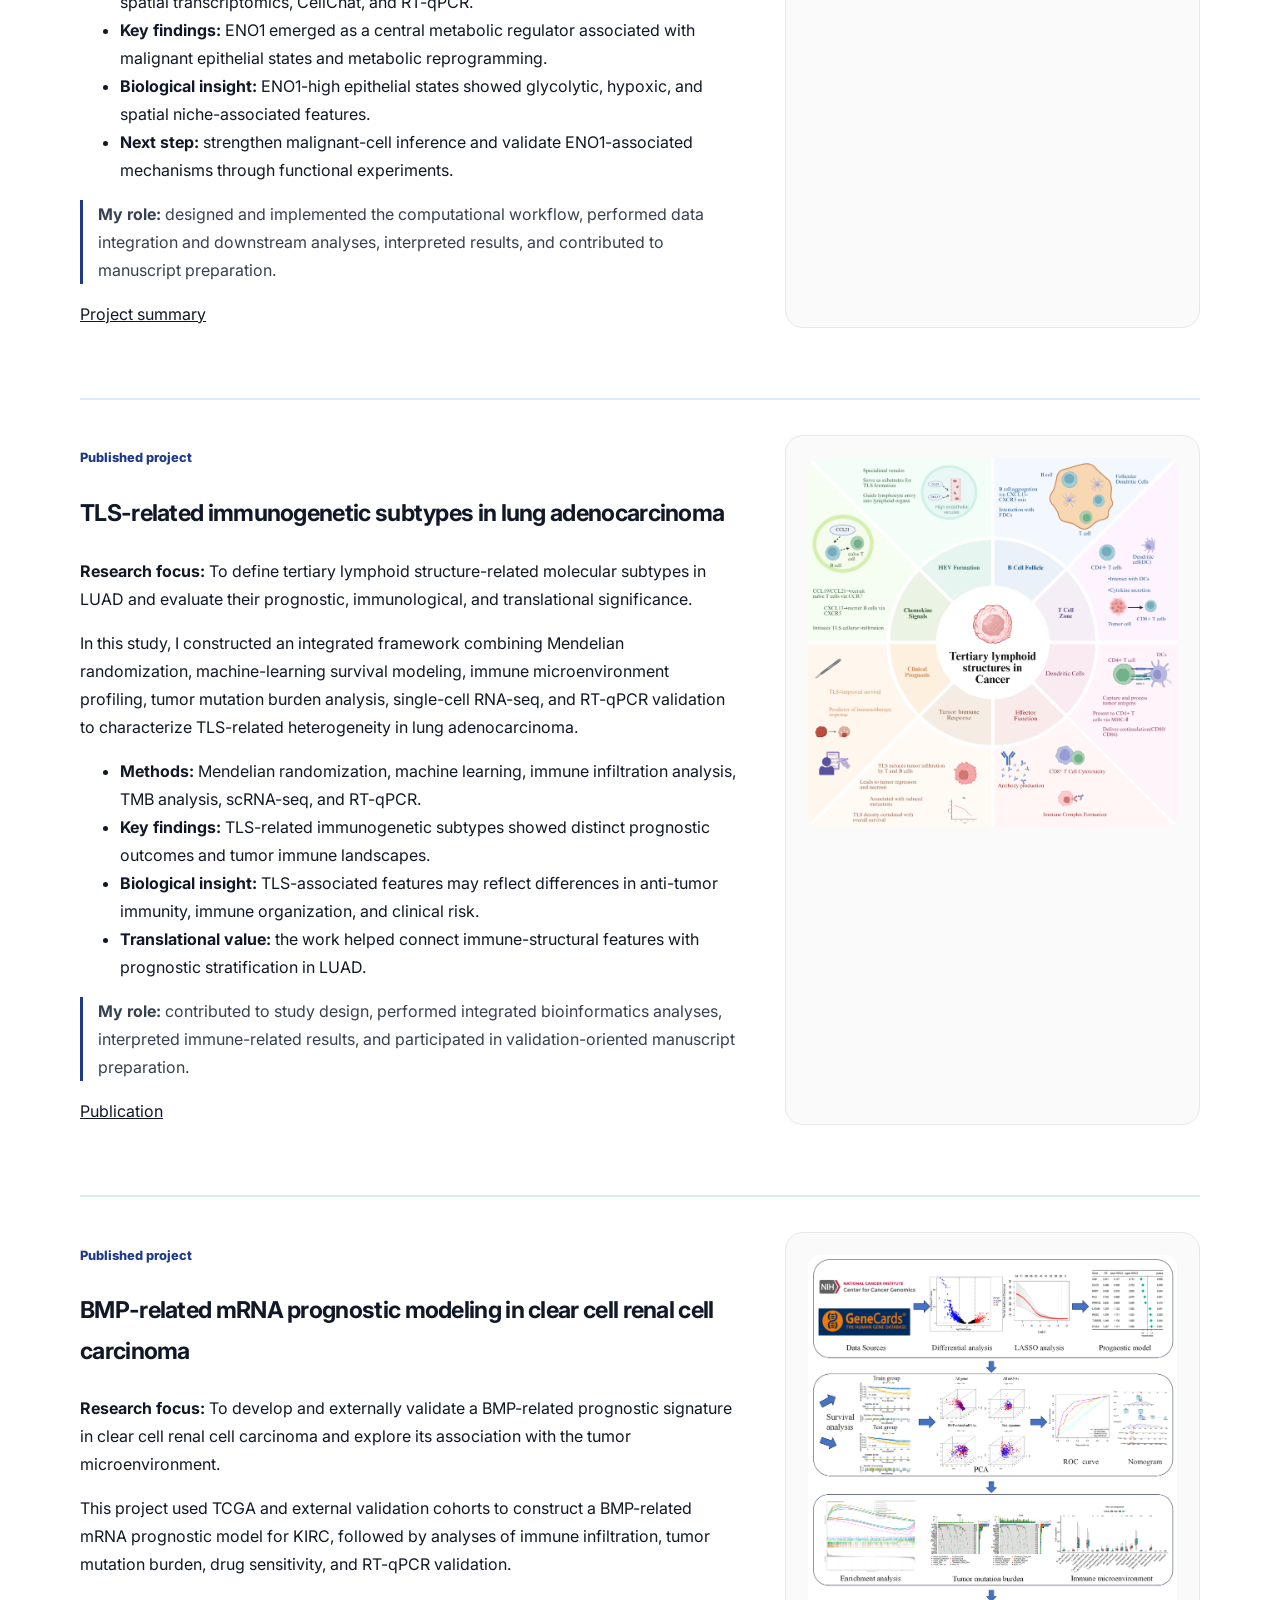
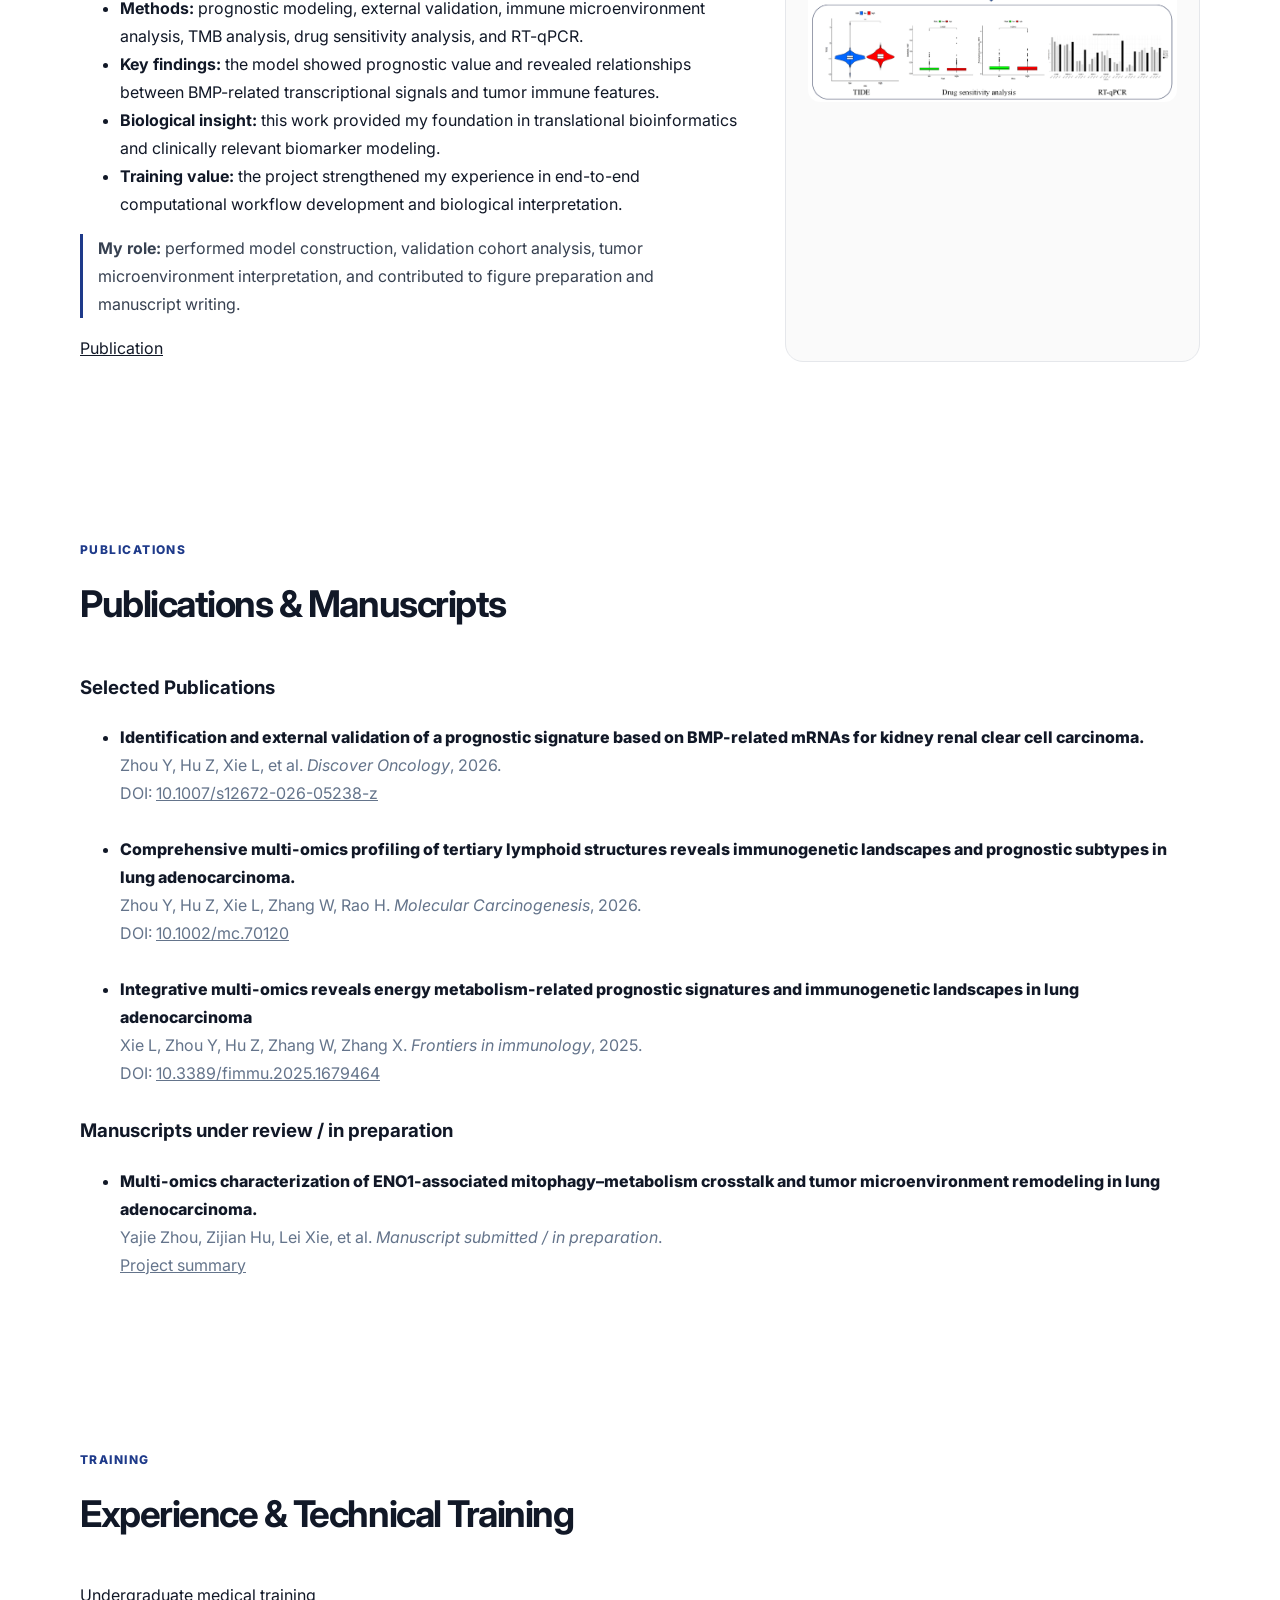
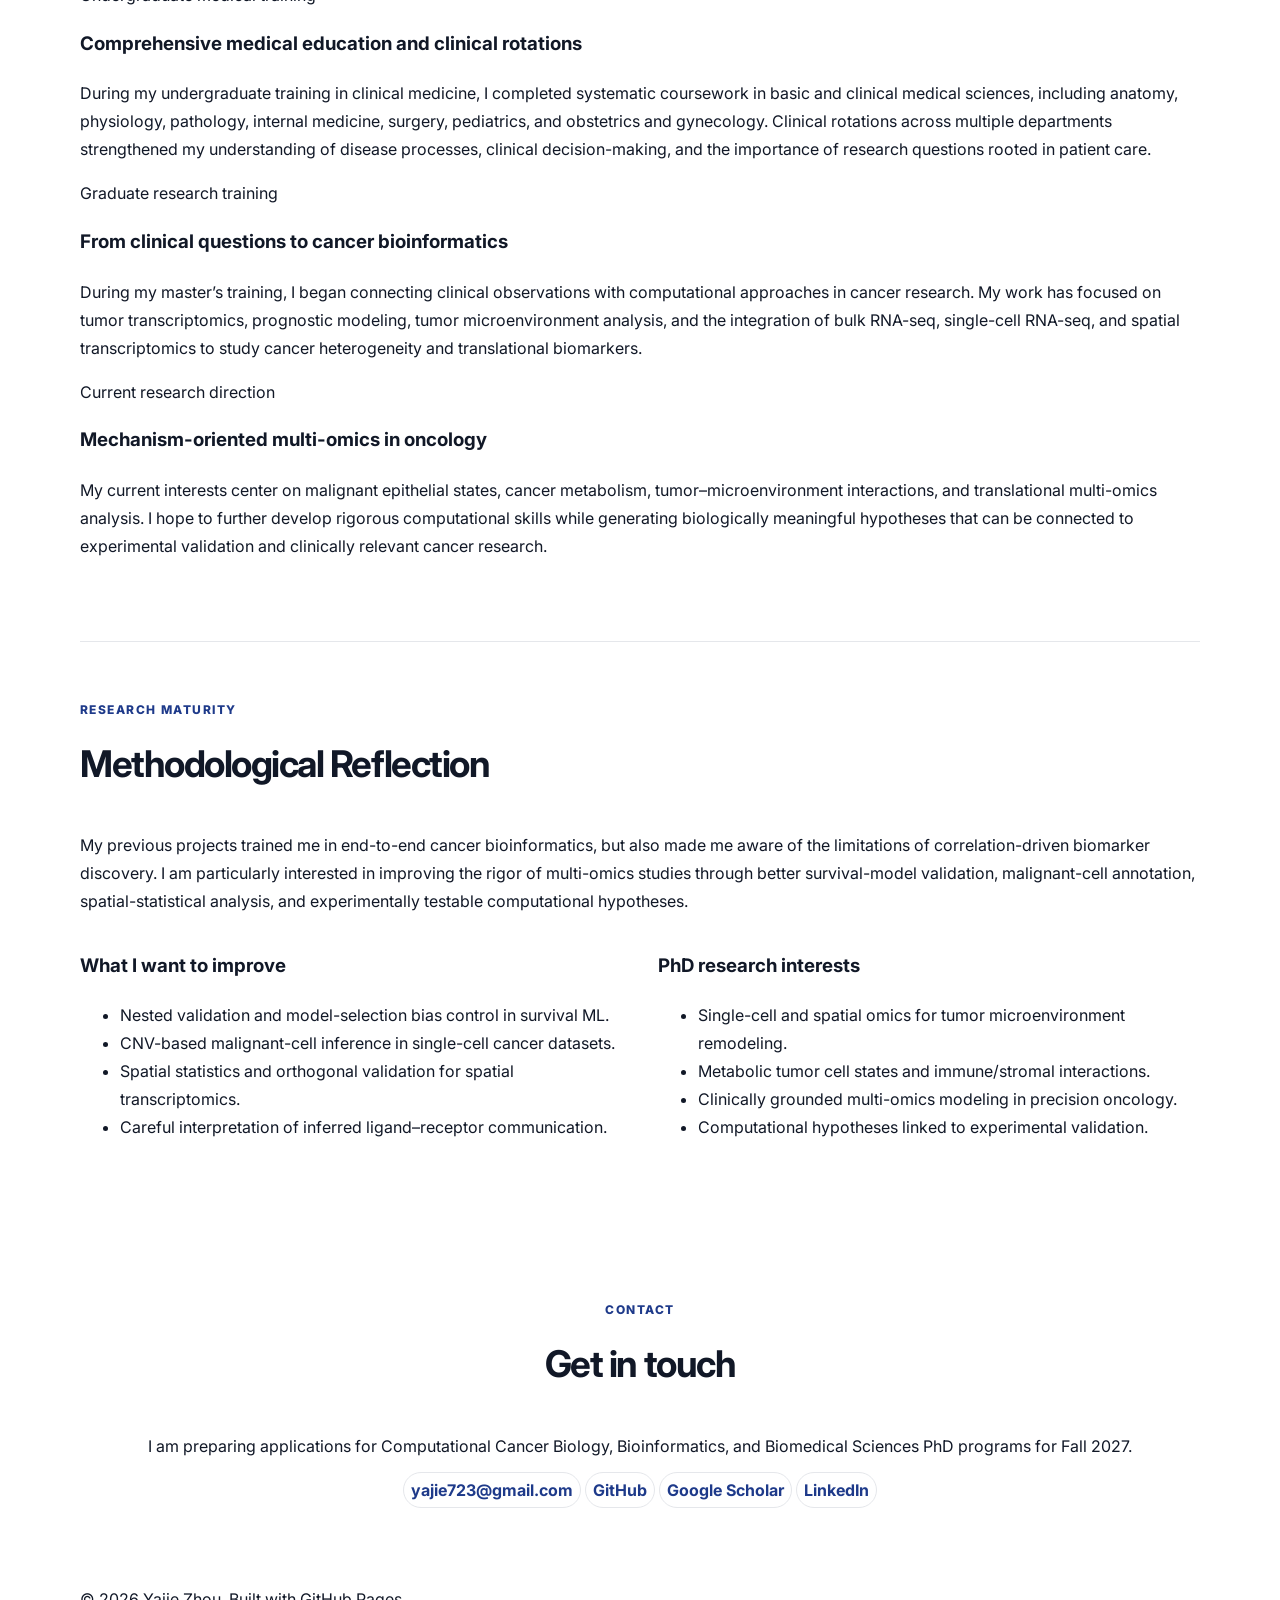
==== commit 6c763086: "Update index.html" ====
--- a/index.html
+++ b/index.html
@@ -41,7 +41,7 @@
         <div class="social-row" aria-label="Academic links">
           <a href="mailto:yajie723@gmail.com" title="Email">Email</a>
           <a href="https://github.com/zyjzzzzzzzz" title="GitHub" target="_blank" rel="noopener noreferrer">GitHub</a>
-          <a href="https://scholar.google.com/" title="Google Scholar" target="_blank" rel="noopener noreferrer">Scholar</a>
+          <a href="https://scholar.google.com/citations?user=Gcdg9VkAAAAJ\&hl=en" title="Google Scholar" target="_blank" rel="noopener noreferrer">Scholar</a>
           <a href="https://www.linkedin.com/in/yajie-zhou-784542407" title="LinkedIn" target="_blank" rel="noopener noreferrer">LinkedIn</a>
         </div>
       </aside>
@@ -399,7 +399,7 @@
       <div class="contact-links">
         <a href="mailto:yajie723@gmail.com">yajie723@gmail.com</a>
         <a href="https://github.com/zyjzzzzzzzz" target="_blank" rel="noopener noreferrer">GitHub</a>
-        <a href="https://scholar.google.com/" target="_blank" rel="noopener noreferrer">Google Scholar</a>
+        <a href="https://scholar.google.com/citations?user=Gcdg9VkAAAAJ\&hl=en" target="_blank" rel="noopener noreferrer">Google Scholar</a>
         <a href="https://www.linkedin.com/in/yajie-zhou-784542407" target="_blank" rel="noopener noreferrer">LinkedIn</a>
       </div>
     </section>
--- a/assets/styles.css
+++ b/assets/styles.css
@@ -176,7 +176,7 @@
 }
 
 .hero-content h2 {
-  font-size:clamp(2rem,4vw,3rem);
+  font-size:clamp(1rem,3vw,2.6rem);
   line-height:1.18;
   letter-spacing:-0.045em;
   margin:10px 0 25px;
@@ -311,14 +311,14 @@
 
 /* Contact */
 .contact {
-  text-align:center;
-}
-
-.contact-links {
-  display:flex;
-  justify-content:center;
-  flex-wrap:wrap;
-  gap:12px;
+  text-align: center;
+  width: 100%;
+}
+
+.contact .section-heading {
+  margin-left: auto;
+  margin-right: auto;
+  text-align: center;
 }
 
 /* Mobile */
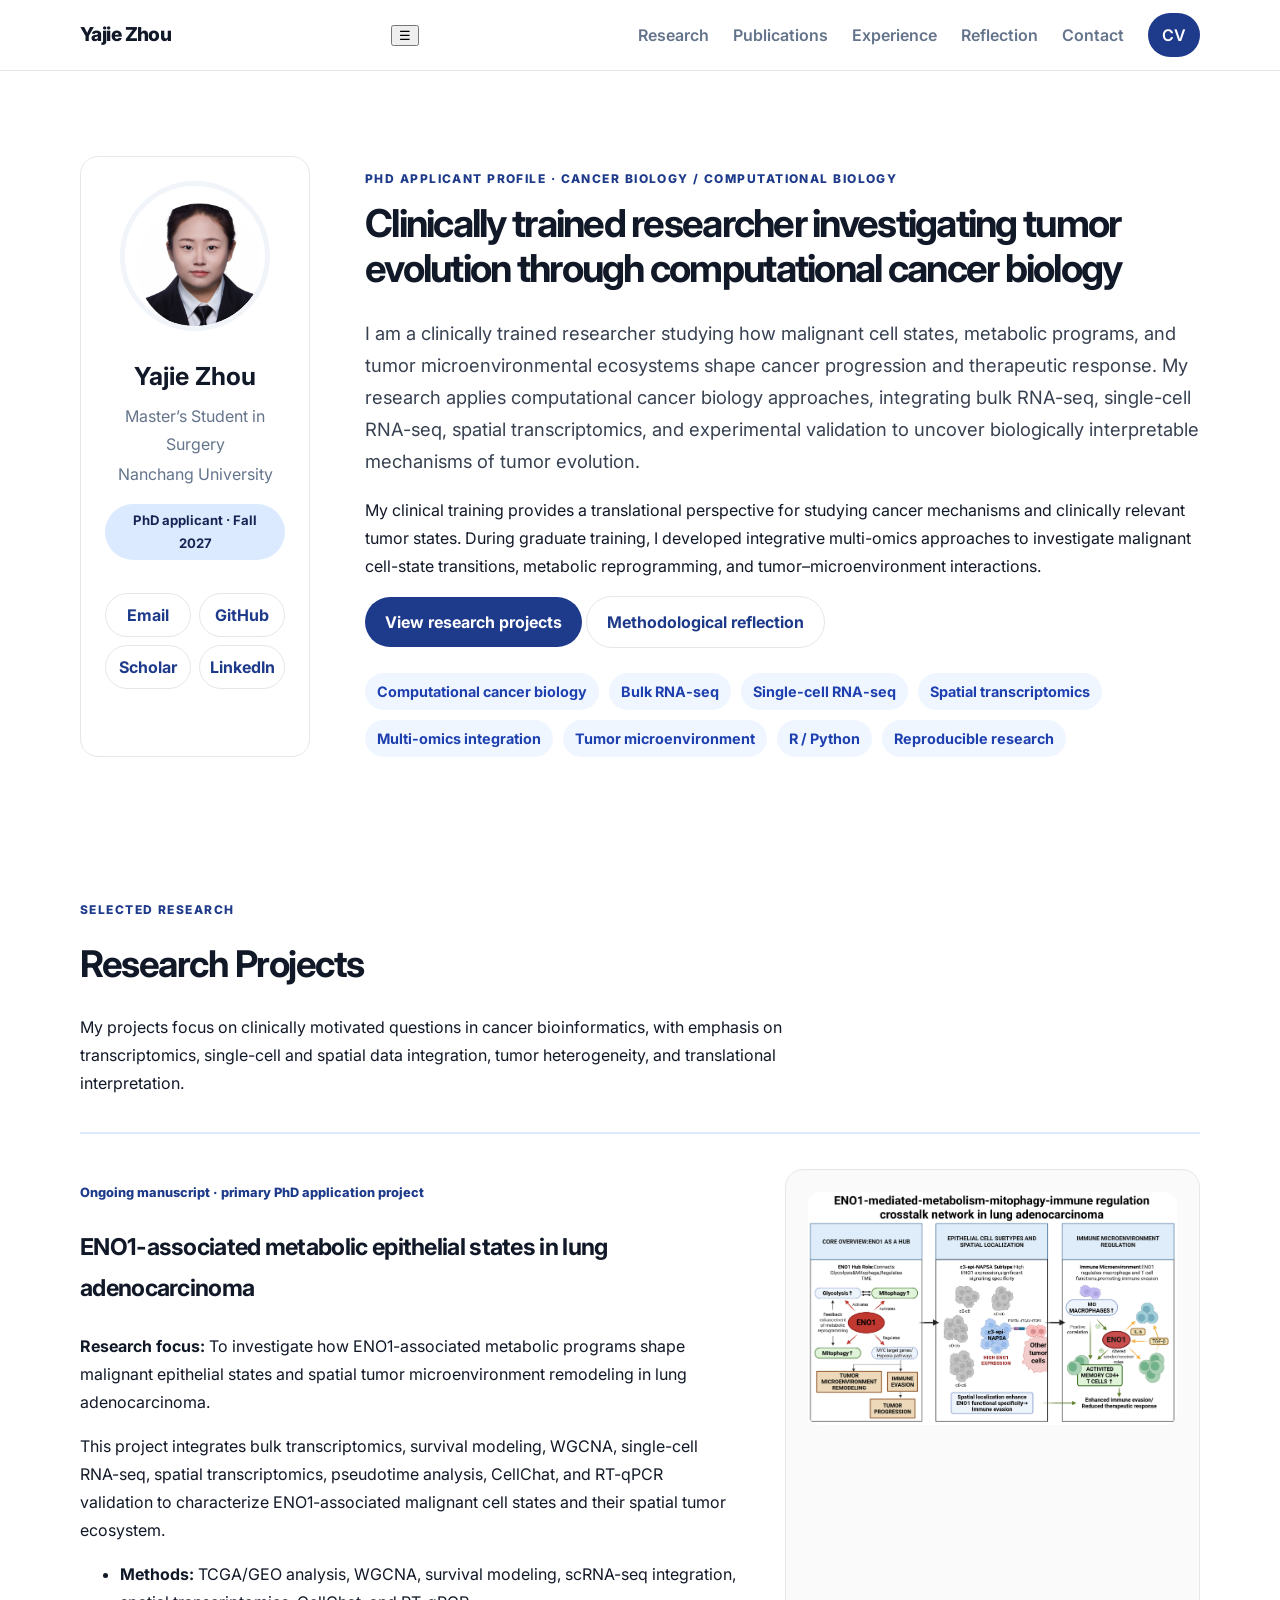
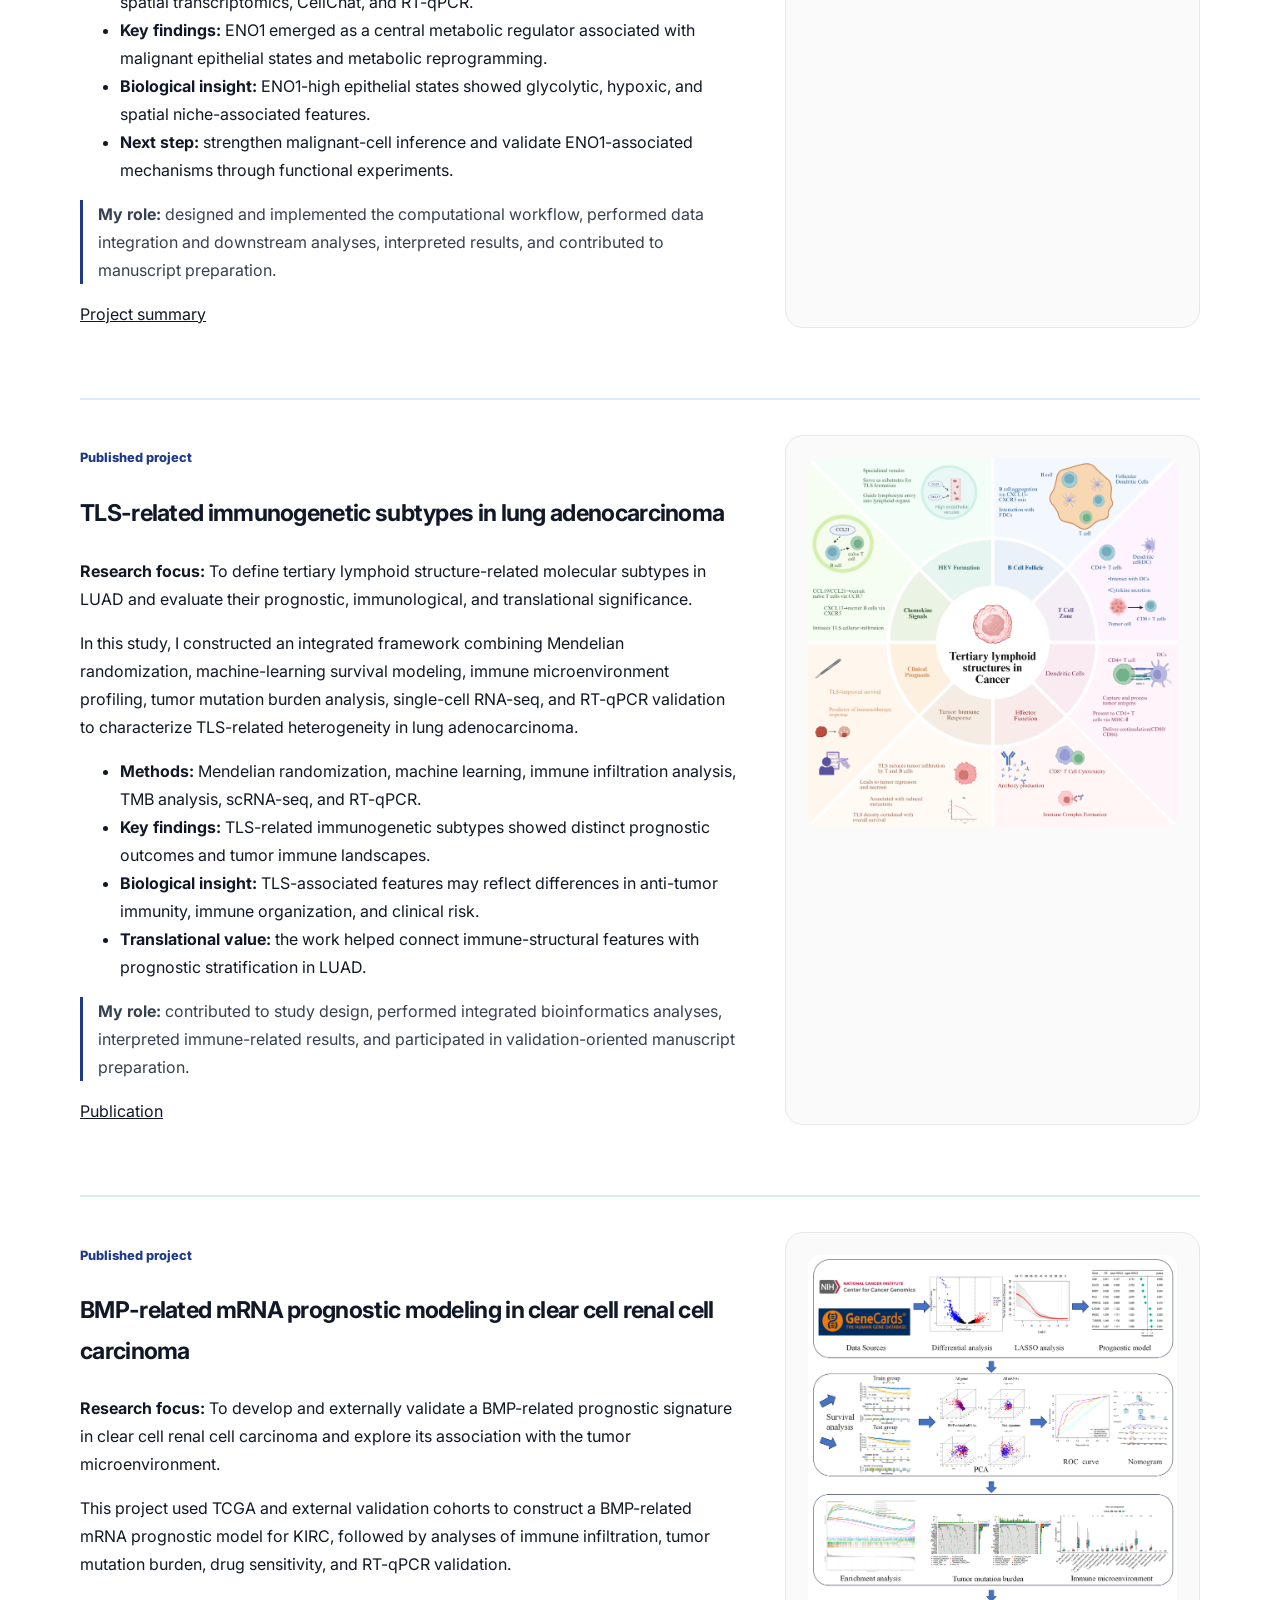
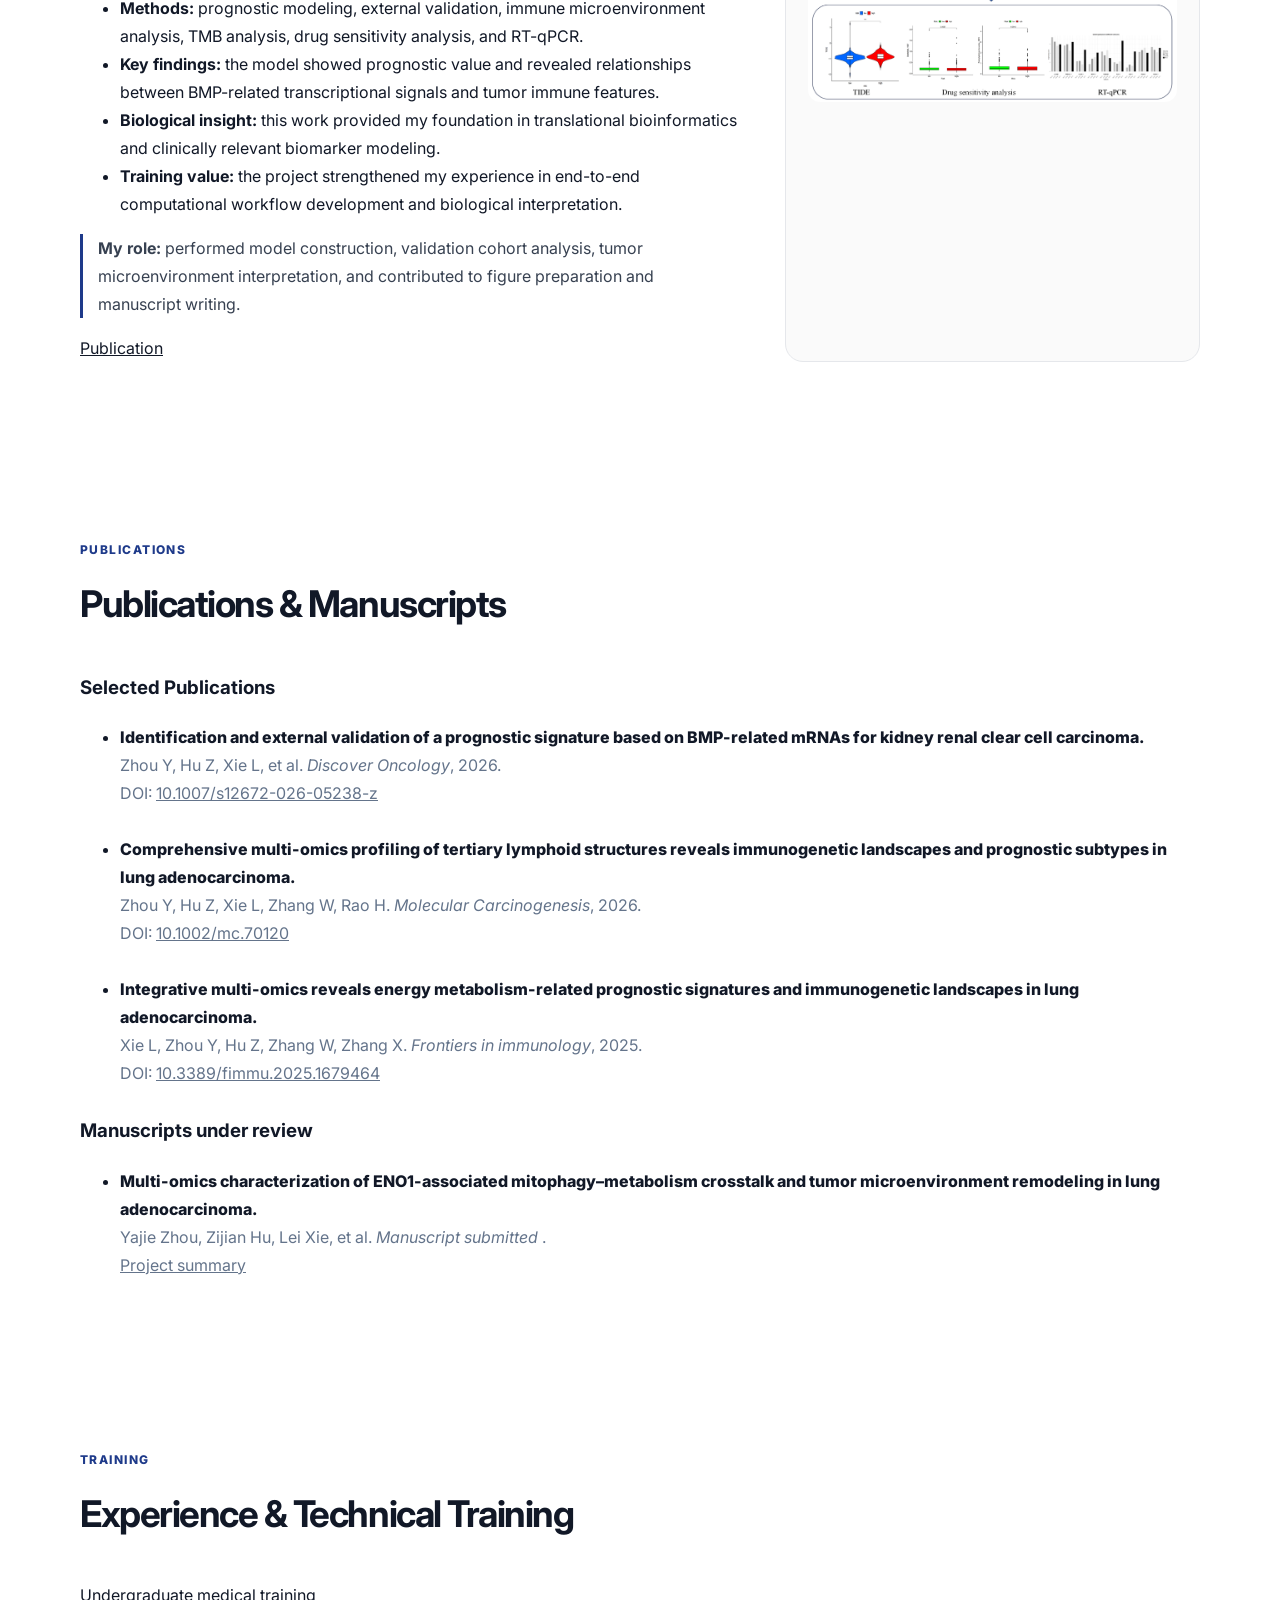
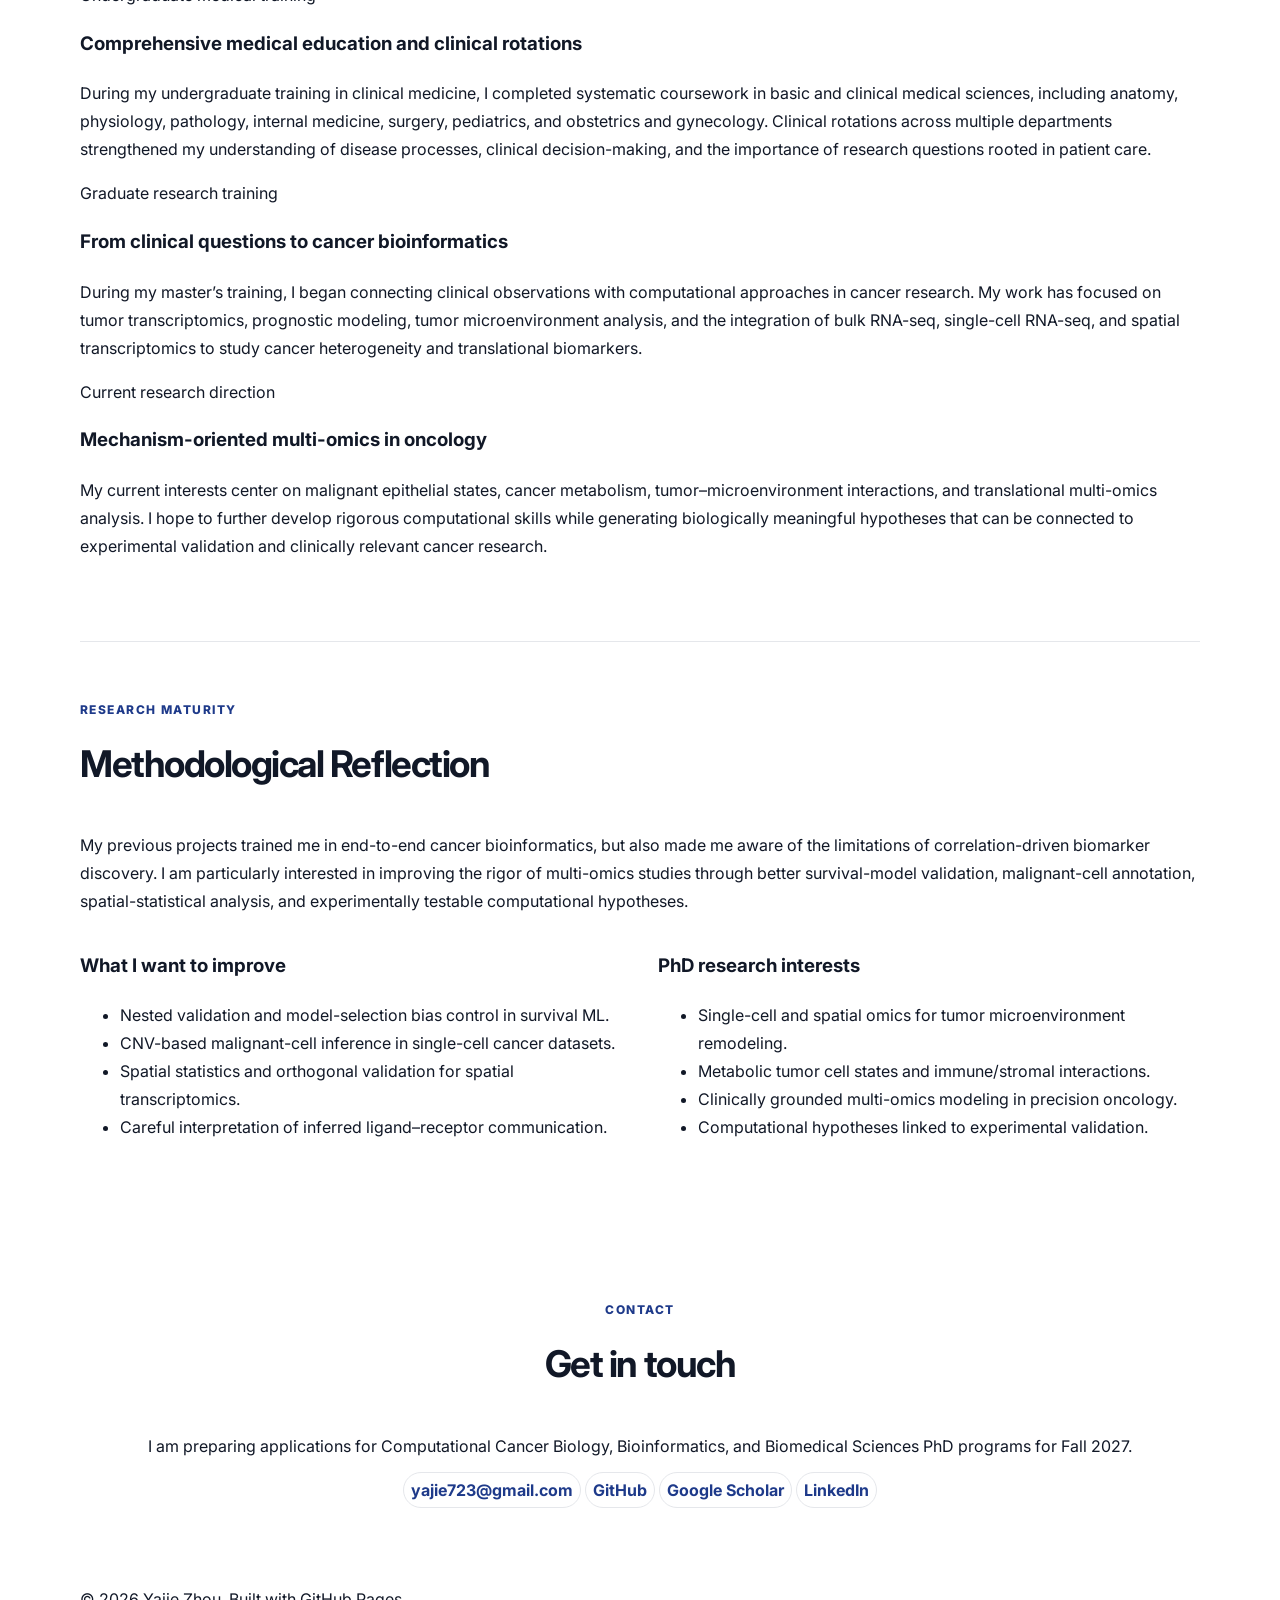
==== commit c55b965c: "Update index.html" ====
--- a/index.html
+++ b/index.html
@@ -41,7 +41,7 @@
         <div class="social-row" aria-label="Academic links">
           <a href="mailto:yajie723@gmail.com" title="Email">Email</a>
           <a href="https://github.com/zyjzzzzzzzz" title="GitHub" target="_blank" rel="noopener noreferrer">GitHub</a>
-          <a href="https://scholar.google.com/citations?user=Gcdg9VkAAAAJ\&hl=en" title="Google Scholar" target="_blank" rel="noopener noreferrer">Scholar</a>
+          <a href="https://scholar.google.com/citations?user=Gcdg9VkAAAAJ&hl=en" title="Google Scholar" target="_blank" rel="noopener noreferrer">Scholar</a>
           <a href="https://www.linkedin.com/in/yajie-zhou-784542407" title="LinkedIn" target="_blank" rel="noopener noreferrer">LinkedIn</a>
         </div>
       </aside>
@@ -235,7 +235,11 @@
 
           <ul class="publication-list">
             <li class="publication-item">
-              <a class="pub-title" href="https://doi.org/10.1007/s12672-026-05238-z" target="_blank" rel="noopener noreferrer">
+              <a class="pub-title" href="https://doi.org/10.1007/s12672-026-05238-z
+        
+        
+        
+        " target="_blank" rel="noopener noreferrer">
                 Identification and external validation of a prognostic signature based on BMP-related mRNAs for kidney renal clear cell carcinoma.
               </a>
 
@@ -245,14 +249,26 @@
 
               <div class="pub-doi">
                 DOI:
-                <a href="https://doi.org/10.1007/s12672-026-05238-z" target="_blank" rel="noopener noreferrer">
+                <a href="https://doi.org/10.1007/s12672-026-05238-z
+        
+        
+        
+        " target="_blank" rel="noopener noreferrer">
                   10.1007/s12672-026-05238-z
+        
+        
+        
+        
                 </a>
               </div>
             </li>
 
             <li class="publication-item">
-              <a class="pub-title" href="https://doi.org/10.1002/mc.70120" target="_blank" rel="noopener noreferrer">
+              <a class="pub-title" href="https://doi.org/10.1002/mc.70120
+        
+        
+        
+        " target="_blank" rel="noopener noreferrer">
                 Comprehensive multi-omics profiling of tertiary lymphoid structures reveals immunogenetic landscapes and prognostic subtypes in lung adenocarcinoma.
               </a>
 
@@ -262,15 +278,27 @@
 
               <div class="pub-doi">
                 DOI:
-                <a href="https://doi.org/10.1002/mc.70120" target="_blank" rel="noopener noreferrer">
+                <a href="https://doi.org/10.1002/mc.70120
+        
+        
+        
+        " target="_blank" rel="noopener noreferrer">
                   10.1002/mc.70120
+        
+        
+        
+        
                 </a>
               </div>
             </li>
 
             <li class="publication-item">
-              <a class="pub-title" href="https://doi.org/10.1002/mc.70120" target="_blank" rel="noopener noreferrer">
-                Integrative multi-omics reveals energy metabolism-related prognostic signatures and immunogenetic landscapes in lung adenocarcinoma
+              <a class="pub-title" href="https://doi.org/10.3389/fimmu.2025.1679464
+        
+        
+        
+        " target="_blank" rel="noopener noreferrer">
+                Integrative multi-omics reveals energy metabolism-related prognostic signatures and immunogenetic landscapes in lung adenocarcinoma.
               </a>
 
               <div class="pub-meta">
@@ -279,8 +307,16 @@
 
               <div class="pub-doi">
                 DOI:
-                <a href="https://doi.org/10.3389/fimmu.2025.1679464" target="_blank" rel="noopener noreferrer">
+                <a href="https://doi.org/10.3389/fimmu.2025.1679464
+        
+        
+        
+        " target="_blank" rel="noopener noreferrer">
                   10.3389/fimmu.2025.1679464
+        
+        
+        
+        
                 </a>
               </div>
             </li>
@@ -288,7 +324,7 @@
         </div>
 
         <div class="pub-block">
-          <h3>Manuscripts under review / in preparation</h3>
+          <h3>Manuscripts under review </h3>
 
           <ul class="publication-list">
             <li class="publication-item">
@@ -298,7 +334,7 @@
 
               <div class="pub-meta">
                 Yajie Zhou, Zijian Hu, Lei Xie, et al.
-                <em>Manuscript submitted / in preparation</em>.
+                <em>Manuscript submitted </em>.
               </div>
 
               <div class="pub-doi">
@@ -399,7 +435,7 @@
       <div class="contact-links">
         <a href="mailto:yajie723@gmail.com">yajie723@gmail.com</a>
         <a href="https://github.com/zyjzzzzzzzz" target="_blank" rel="noopener noreferrer">GitHub</a>
-        <a href="https://scholar.google.com/citations?user=Gcdg9VkAAAAJ\&hl=en" target="_blank" rel="noopener noreferrer">Google Scholar</a>
+        <a href="https://scholar.google.com/citations?user=Gcdg9VkAAAAJ&hl=en" target="_blank" rel="noopener noreferrer">Google Scholar</a>
         <a href="https://www.linkedin.com/in/yajie-zhou-784542407" target="_blank" rel="noopener noreferrer">LinkedIn</a>
       </div>
     </section>
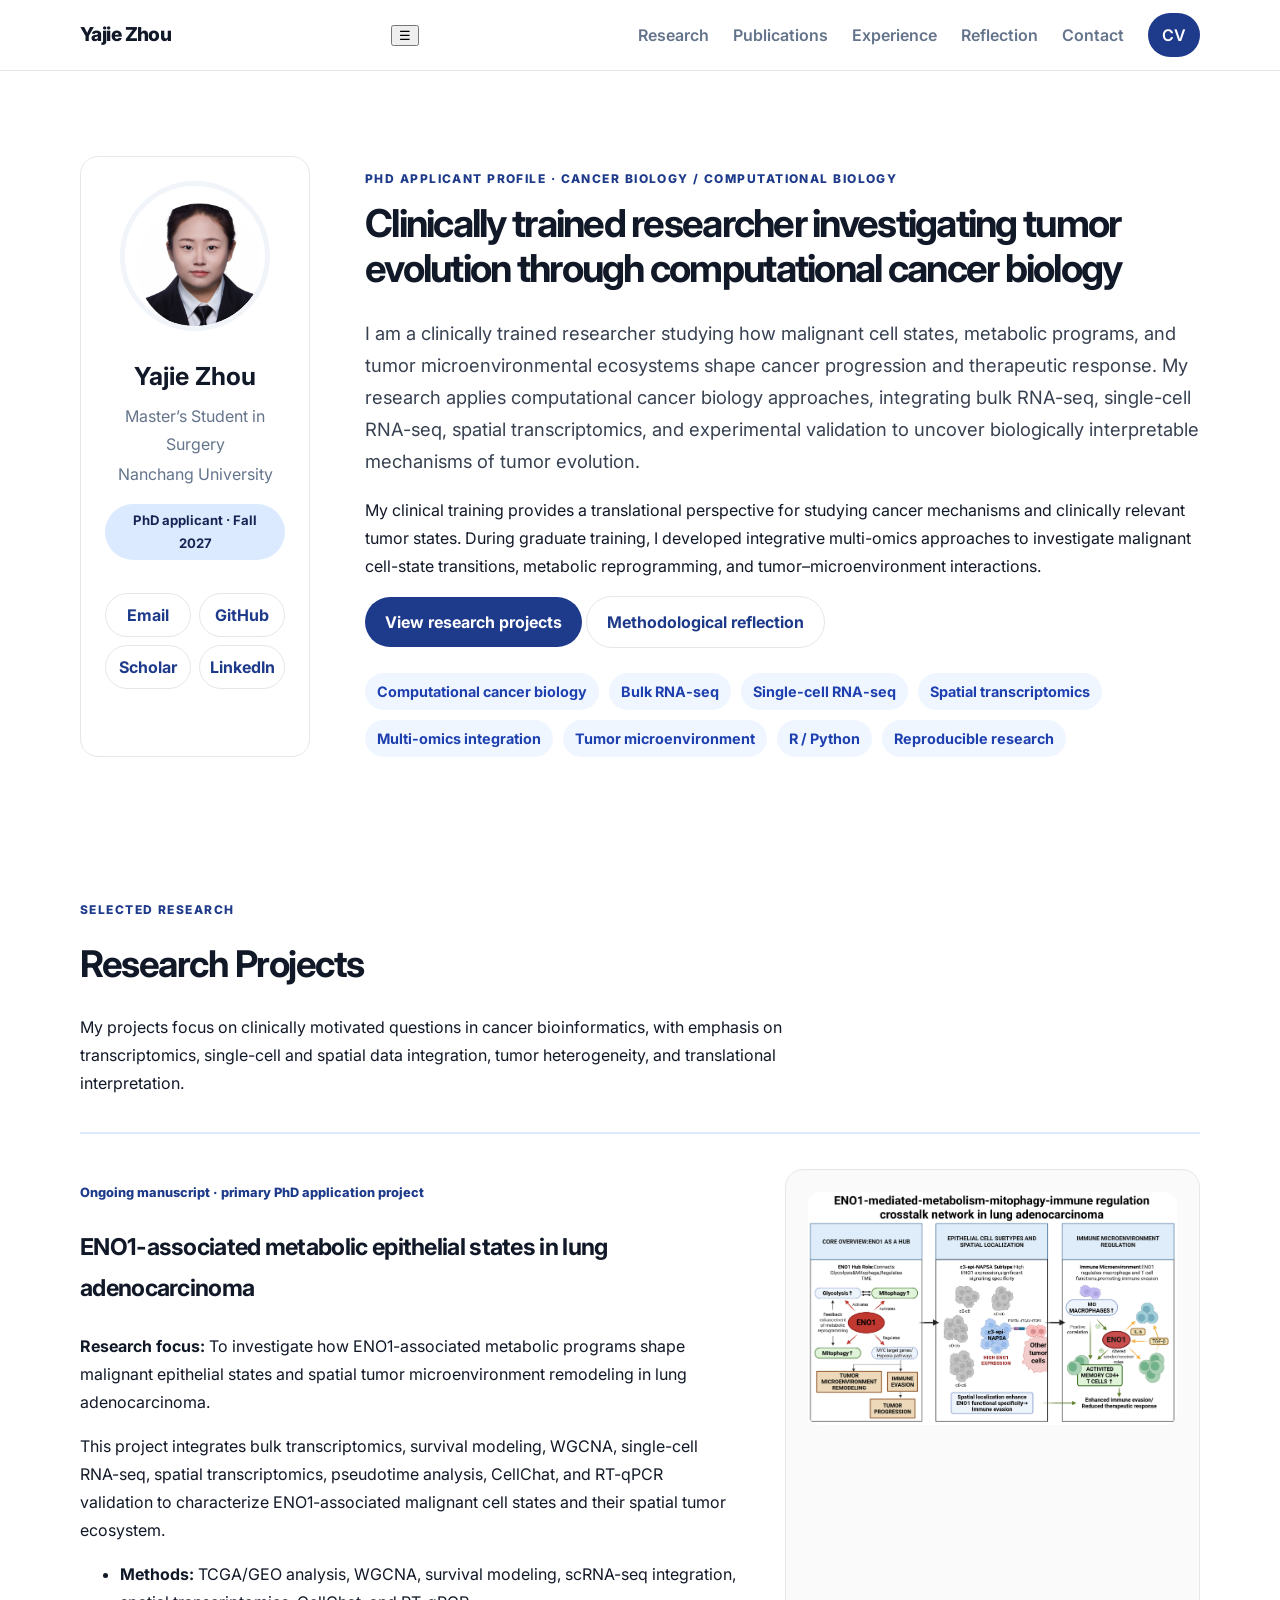
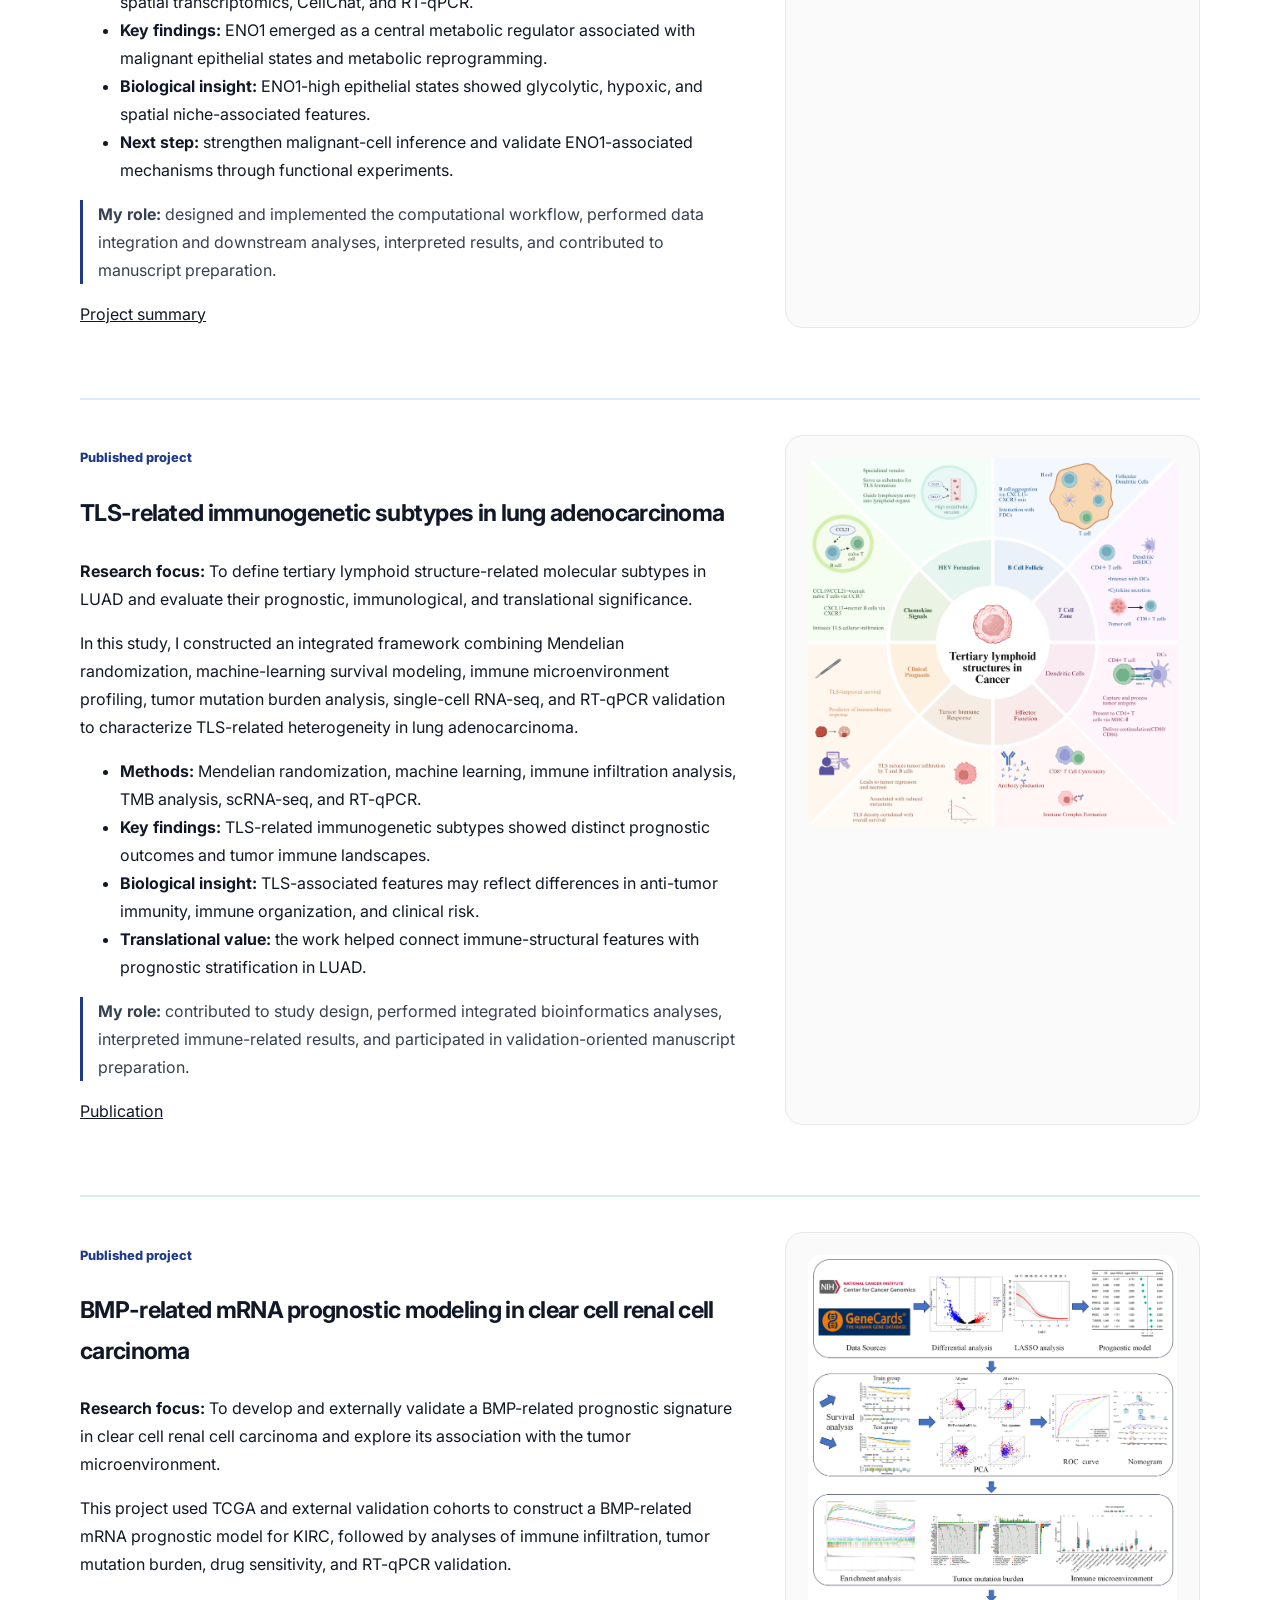
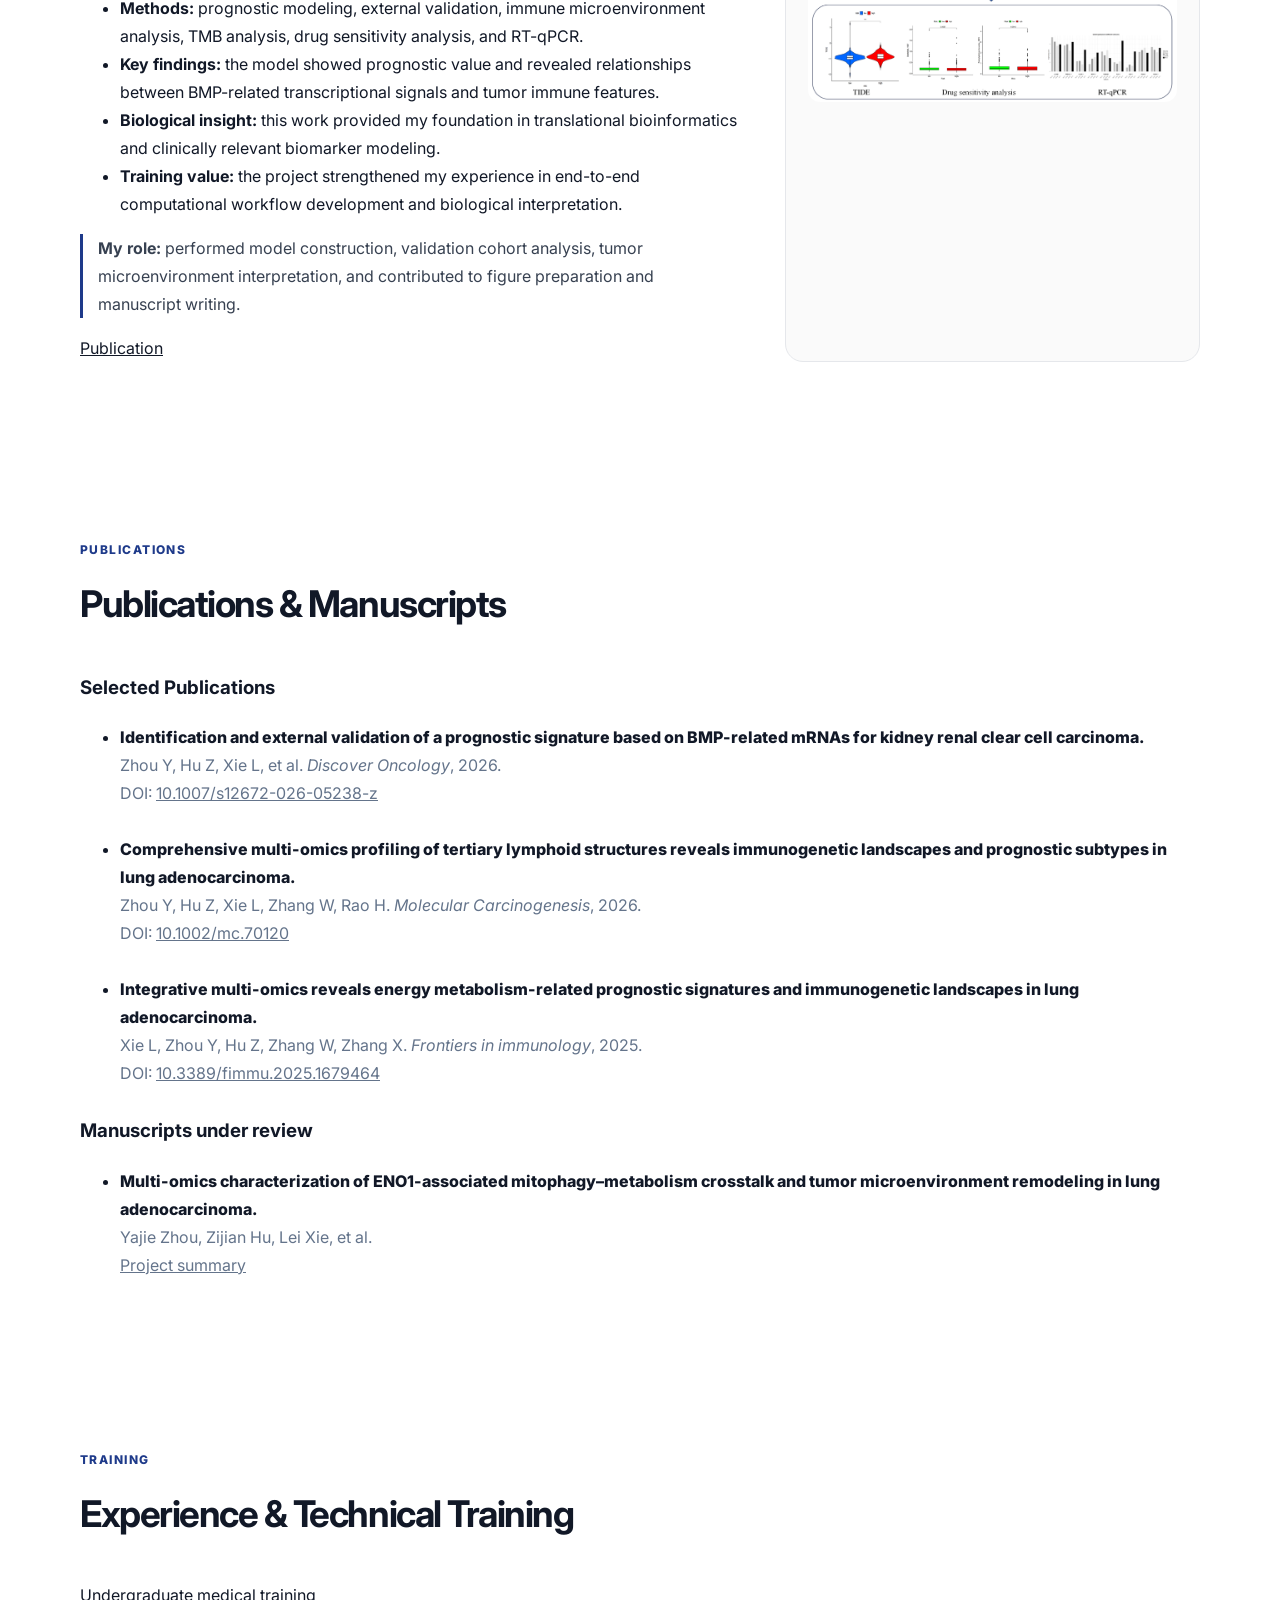
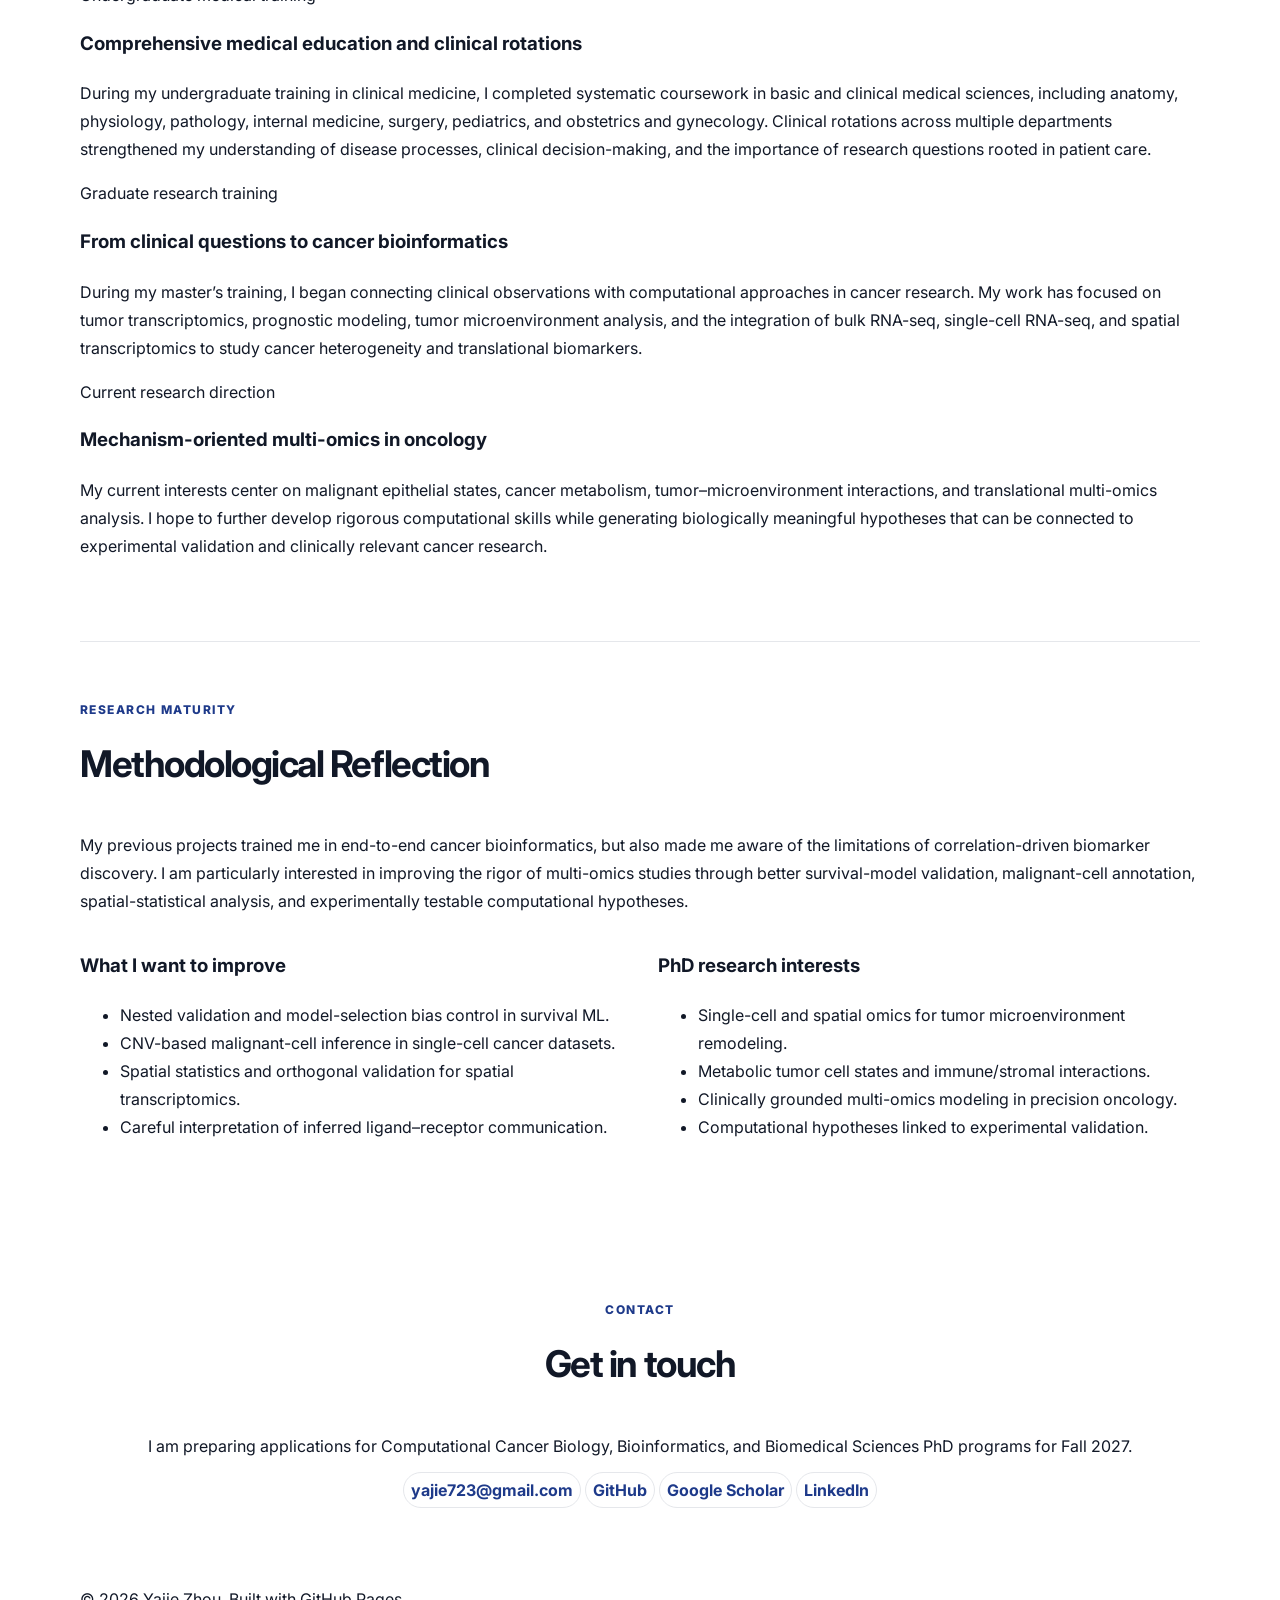
==== commit b50874b7: "Update index.html" ====
--- a/index.html
+++ b/index.html
@@ -334,7 +334,7 @@
 
               <div class="pub-meta">
                 Yajie Zhou, Zijian Hu, Lei Xie, et al.
-                <em>Manuscript submitted </em>.
+             
               </div>
 
               <div class="pub-doi">
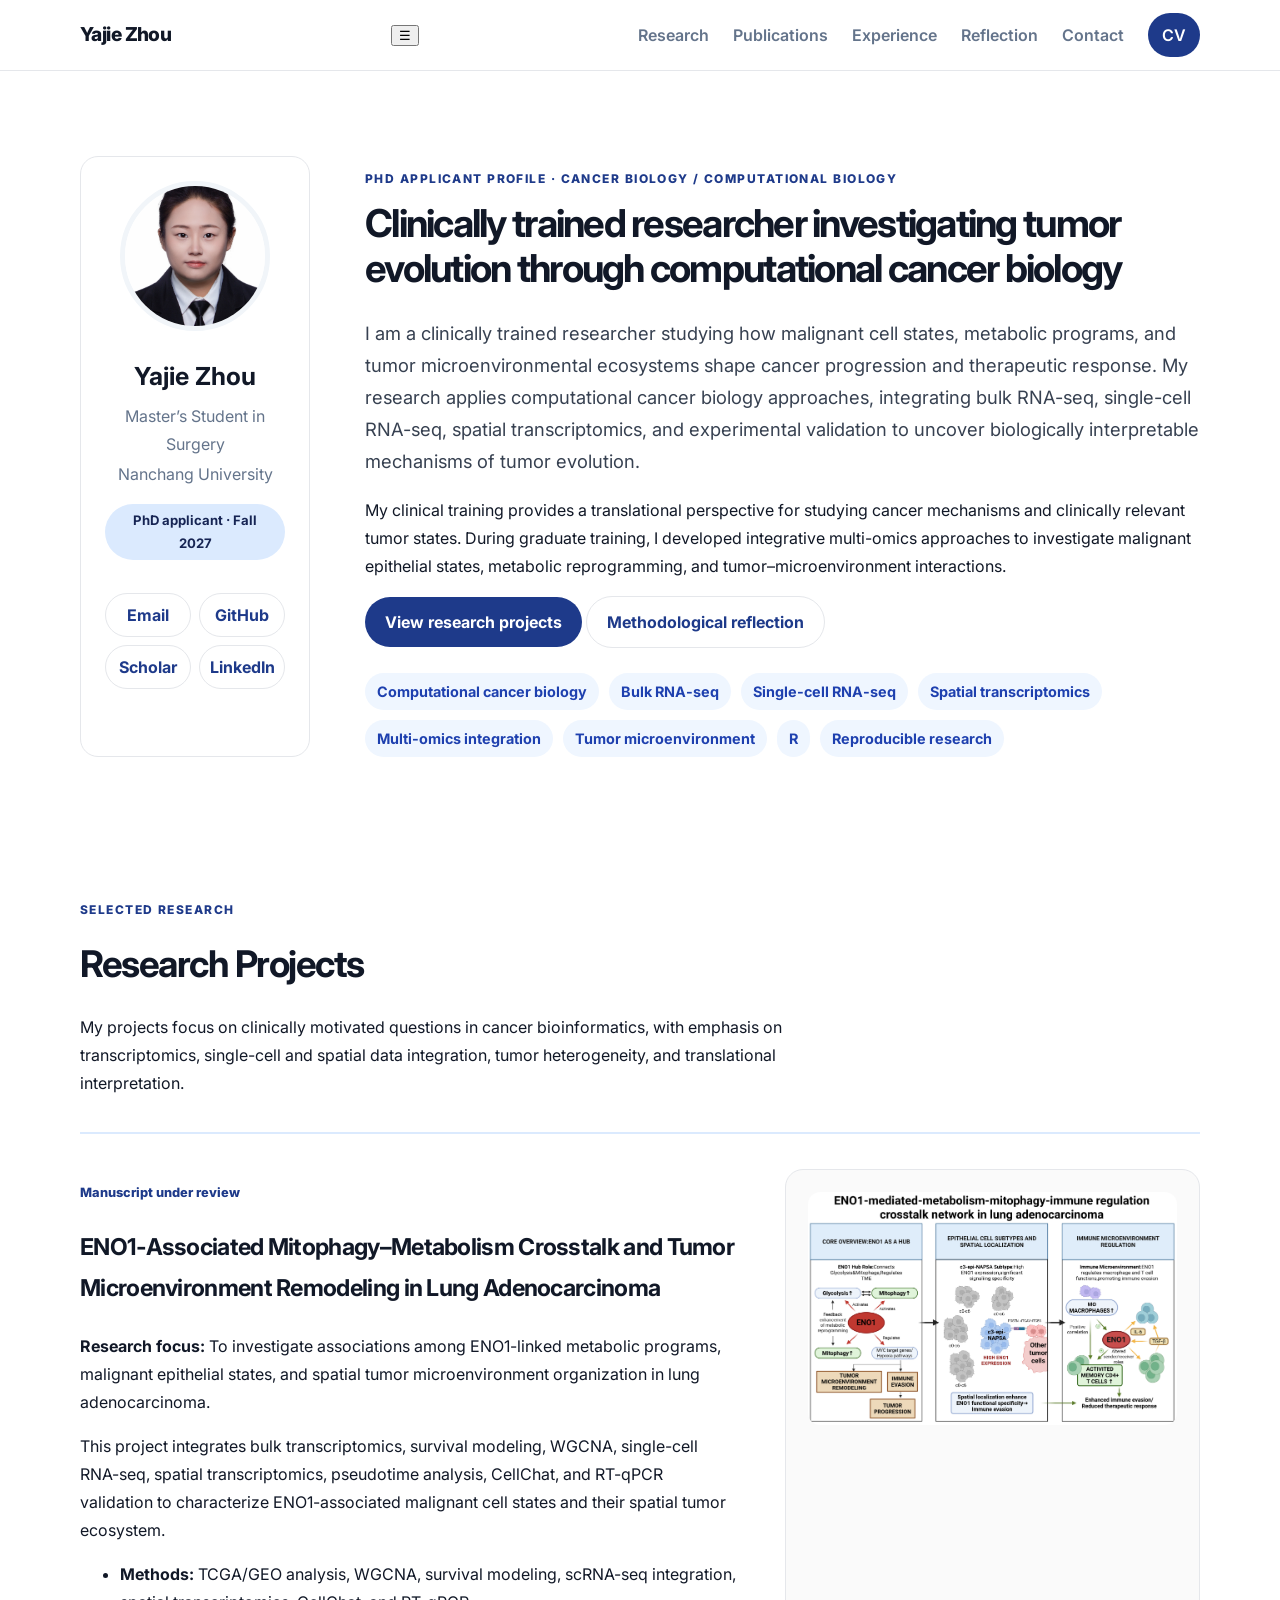
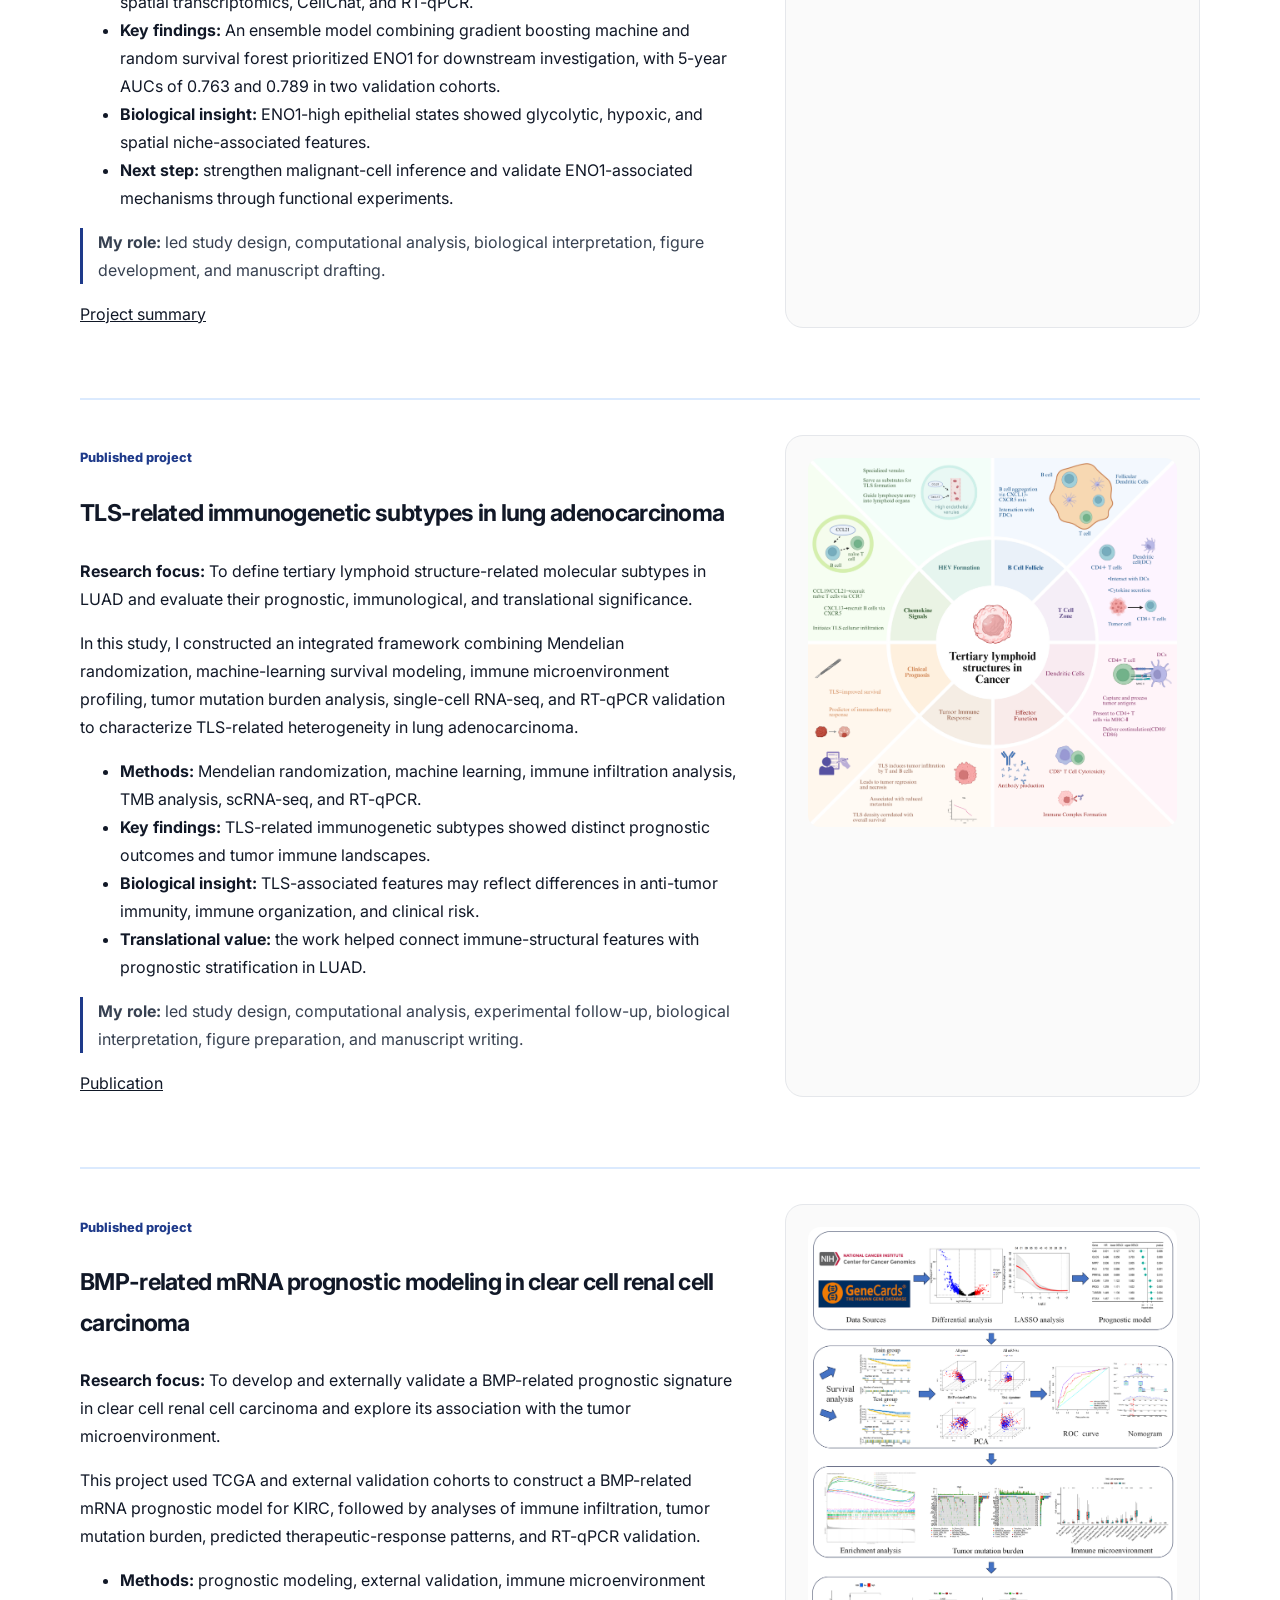
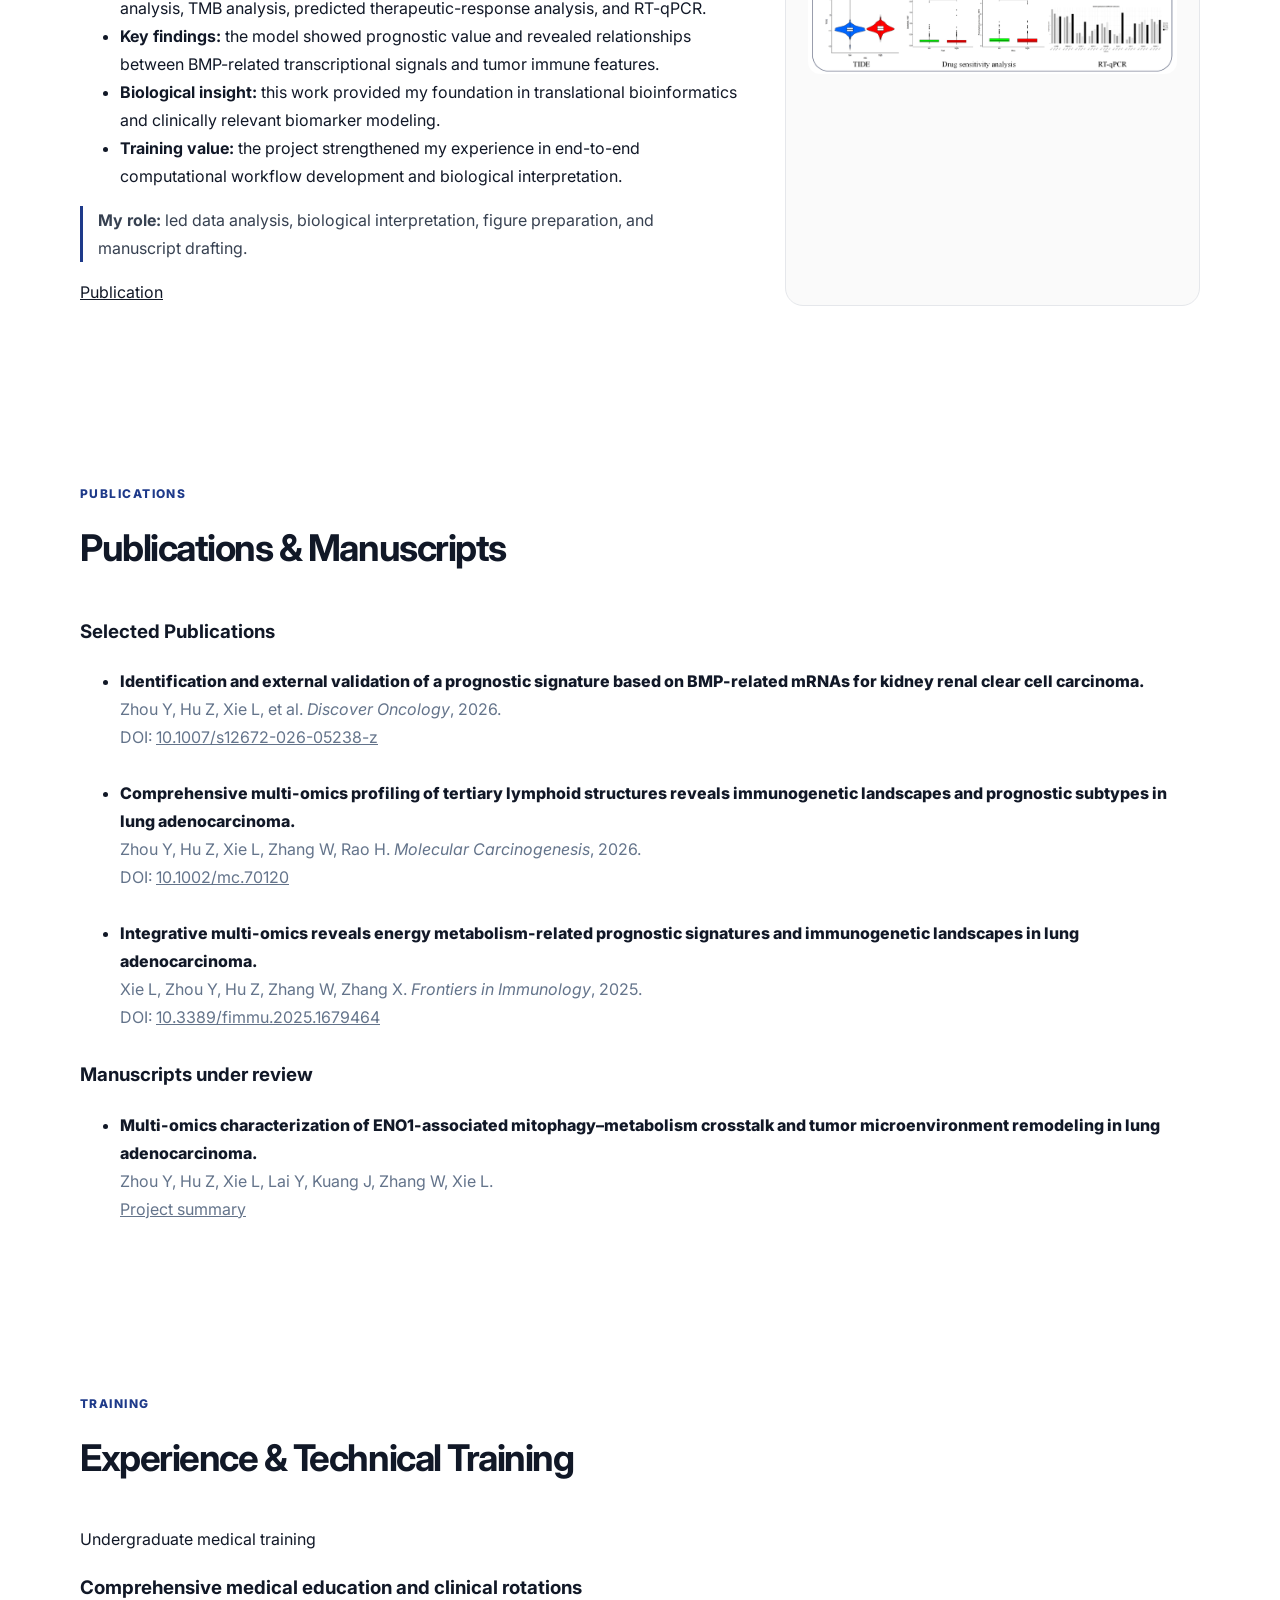
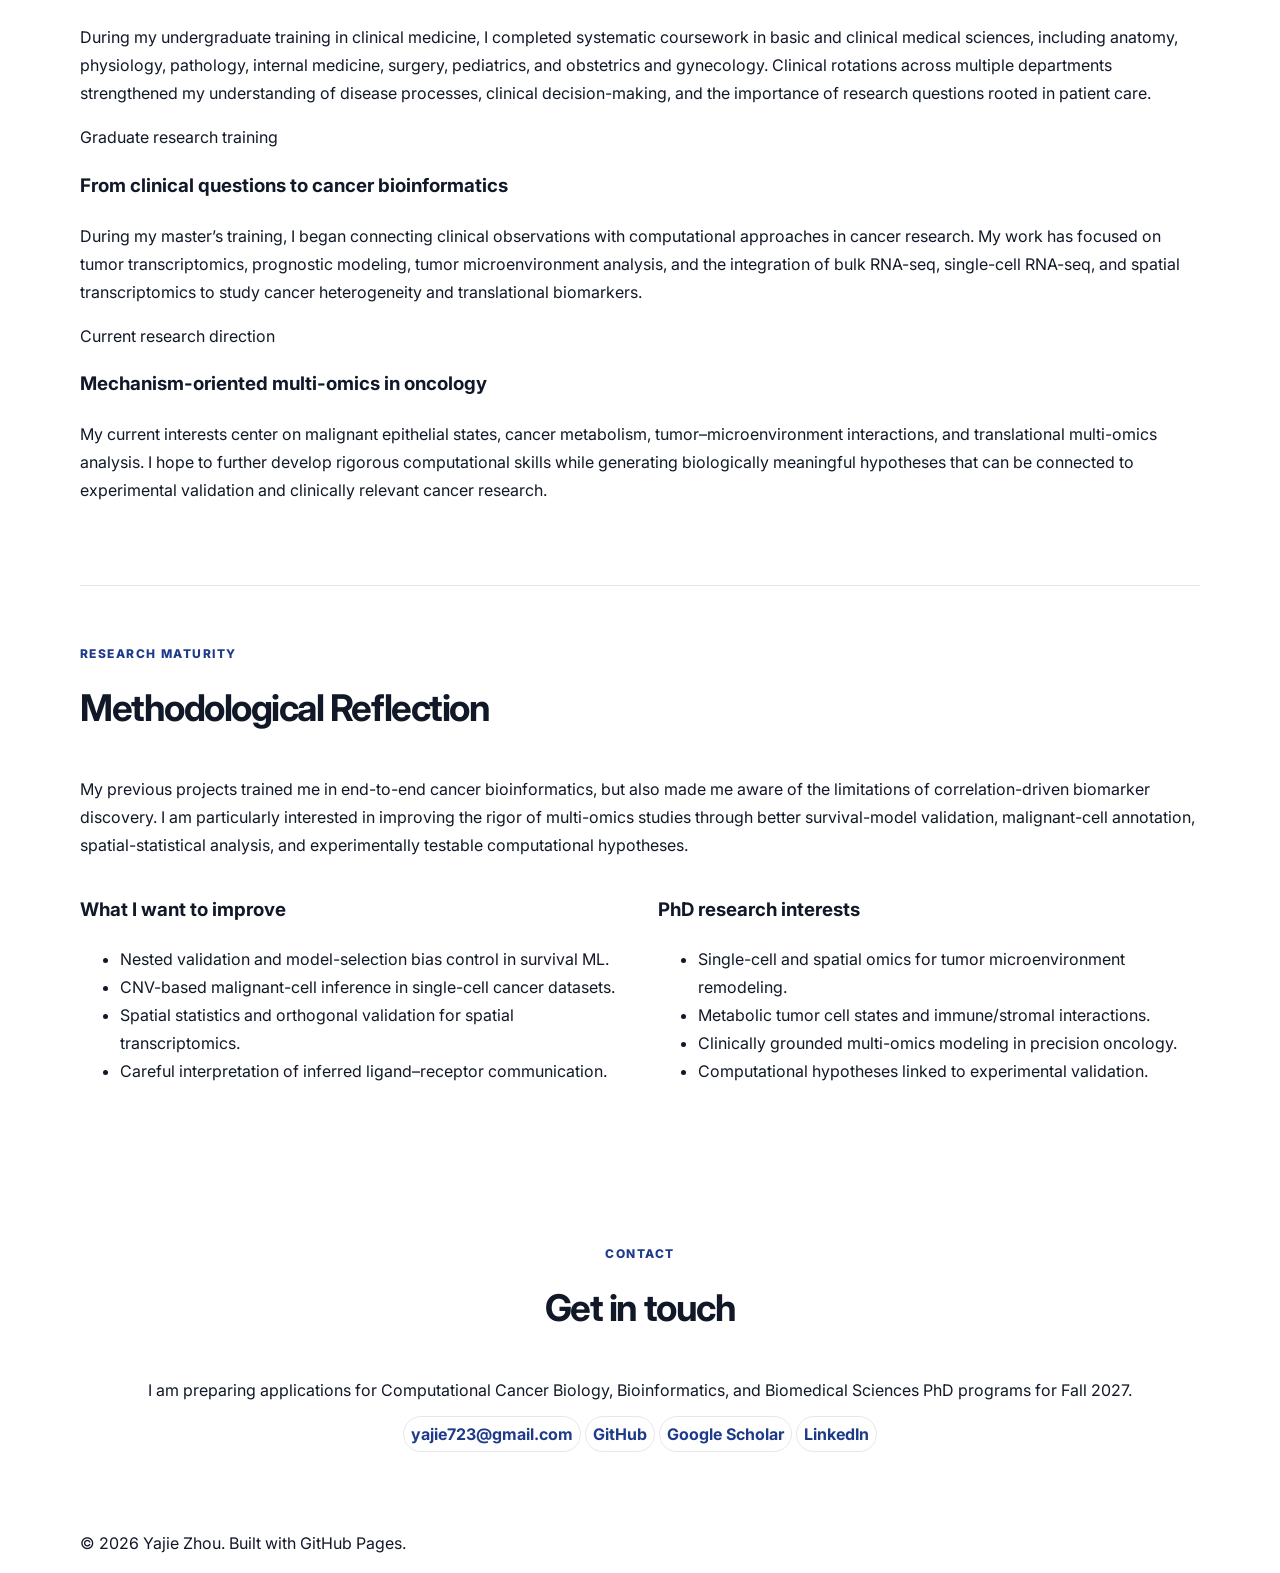
==== commit 9b165431: "Update index.html" ====
--- a/index.html
+++ b/index.html
@@ -57,7 +57,7 @@
 
         <p>
           My clinical training provides a translational perspective for studying cancer mechanisms and clinically relevant tumor states.
-          During graduate training, I developed integrative multi-omics approaches to investigate malignant cell-state transitions,
+          During graduate training, I developed integrative multi-omics approaches to investigate malignant epithelial states,
           metabolic reprogramming, and tumor–microenvironment interactions.
         </p>
 
@@ -73,7 +73,7 @@
           <span>Spatial transcriptomics</span>
           <span>Multi-omics integration</span>
           <span>Tumor microenvironment</span>
-          <span>R / Python</span>
+          <span>R</span>
           <span>Reproducible research</span>
         </div>
       </section>
@@ -92,13 +92,13 @@
       <div class="project-stack">
         <article class="project featured project-with-image">
           <div class="project-main">
-            <p class="status">Ongoing manuscript · primary PhD application project</p>
-            <h3>ENO1-associated metabolic epithelial states in lung adenocarcinoma</h3>
+            <p class="status">Manuscript under review</p>
+            <h3>ENO1-Associated Mitophagy–Metabolism Crosstalk and Tumor Microenvironment Remodeling in Lung Adenocarcinoma</h3>
 
             <p class="question">
               <strong>Research focus:</strong>
-              To investigate how ENO1-associated metabolic programs shape malignant epithelial states and spatial tumor
-              microenvironment remodeling in lung adenocarcinoma.
+              To investigate associations among ENO1-linked metabolic programs, malignant epithelial states, and spatial tumor
+              microenvironment organization in lung adenocarcinoma.
             </p>
 
             <p>
@@ -109,15 +109,15 @@
 
             <ul class="clean-list">
               <li><strong>Methods:</strong> TCGA/GEO analysis, WGCNA, survival modeling, scRNA-seq integration, spatial transcriptomics, CellChat, and RT-qPCR.</li>
-              <li><strong>Key findings:</strong> ENO1 emerged as a central metabolic regulator associated with malignant epithelial states and metabolic reprogramming.</li>
+              <li><strong>Key findings:</strong> An ensemble model combining gradient boosting machine and random survival forest prioritized ENO1 for downstream investigation, with 5-year AUCs of 0.763 and 0.789 in two validation cohorts.</li>
               <li><strong>Biological insight:</strong> ENO1-high epithelial states showed glycolytic, hypoxic, and spatial niche-associated features.</li>
               <li><strong>Next step:</strong> strengthen malignant-cell inference and validate ENO1-associated mechanisms through functional experiments.</li>
             </ul>
 
             <p class="role">
               <strong>My role:</strong>
-              designed and implemented the computational workflow, performed data integration and downstream analyses,
-              interpreted results, and contributed to manuscript preparation.
+              led study design, computational analysis, biological interpretation, figure development,
+              and manuscript drafting.
             </p>
 
           
@@ -161,8 +161,8 @@
 
             <p class="role">
               <strong>My role:</strong>
-              contributed to study design, performed integrated bioinformatics analyses, interpreted immune-related results,
-              and participated in validation-oriented manuscript preparation.
+              led study design, computational analysis, experimental follow-up, biological interpretation,
+              figure preparation, and manuscript writing.
             </p>
 
         
@@ -192,11 +192,11 @@
 
             <p>
               This project used TCGA and external validation cohorts to construct a BMP-related mRNA prognostic model for KIRC,
-              followed by analyses of immune infiltration, tumor mutation burden, drug sensitivity, and RT-qPCR validation.
+              followed by analyses of immune infiltration, tumor mutation burden, predicted therapeutic-response patterns, and RT-qPCR validation.
             </p>
 
             <ul class="clean-list">
-              <li><strong>Methods:</strong> prognostic modeling, external validation, immune microenvironment analysis, TMB analysis, drug sensitivity analysis, and RT-qPCR.</li>
+              <li><strong>Methods:</strong> prognostic modeling, external validation, immune microenvironment analysis, TMB analysis, predicted therapeutic-response analysis, and RT-qPCR.</li>
               <li><strong>Key findings:</strong> the model showed prognostic value and revealed relationships between BMP-related transcriptional signals and tumor immune features.</li>
               <li><strong>Biological insight:</strong> this work provided my foundation in translational bioinformatics and clinically relevant biomarker modeling.</li>
               <li><strong>Training value:</strong> the project strengthened my experience in end-to-end computational workflow development and biological interpretation.</li>
@@ -204,8 +204,7 @@
 
             <p class="role">
               <strong>My role:</strong>
-              performed model construction, validation cohort analysis, tumor microenvironment interpretation,
-              and contributed to figure preparation and manuscript writing.
+              led data analysis, biological interpretation, figure preparation, and manuscript drafting.
             </p>
 
             <div class="project-actions">
@@ -235,11 +234,7 @@
 
           <ul class="publication-list">
             <li class="publication-item">
-              <a class="pub-title" href="https://doi.org/10.1007/s12672-026-05238-z
-        
-        
-        
-        " target="_blank" rel="noopener noreferrer">
+              <a class="pub-title" href="https://doi.org/10.1007/s12672-026-05238-z" target="_blank" rel="noopener noreferrer">
                 Identification and external validation of a prognostic signature based on BMP-related mRNAs for kidney renal clear cell carcinoma.
               </a>
 
@@ -249,11 +244,7 @@
 
               <div class="pub-doi">
                 DOI:
-                <a href="https://doi.org/10.1007/s12672-026-05238-z
-        
-        
-        
-        " target="_blank" rel="noopener noreferrer">
+                <a href="https://doi.org/10.1007/s12672-026-05238-z" target="_blank" rel="noopener noreferrer">
                   10.1007/s12672-026-05238-z
         
         
@@ -264,11 +255,7 @@
             </li>
 
             <li class="publication-item">
-              <a class="pub-title" href="https://doi.org/10.1002/mc.70120
-        
-        
-        
-        " target="_blank" rel="noopener noreferrer">
+              <a class="pub-title" href="https://doi.org/10.1002/mc.70120" target="_blank" rel="noopener noreferrer">
                 Comprehensive multi-omics profiling of tertiary lymphoid structures reveals immunogenetic landscapes and prognostic subtypes in lung adenocarcinoma.
               </a>
 
@@ -278,11 +265,7 @@
 
               <div class="pub-doi">
                 DOI:
-                <a href="https://doi.org/10.1002/mc.70120
-        
-        
-        
-        " target="_blank" rel="noopener noreferrer">
+                <a href="https://doi.org/10.1002/mc.70120" target="_blank" rel="noopener noreferrer">
                   10.1002/mc.70120
         
         
@@ -293,25 +276,17 @@
             </li>
 
             <li class="publication-item">
-              <a class="pub-title" href="https://doi.org/10.3389/fimmu.2025.1679464
-        
-        
-        
-        " target="_blank" rel="noopener noreferrer">
+              <a class="pub-title" href="https://doi.org/10.3389/fimmu.2025.1679464" target="_blank" rel="noopener noreferrer">
                 Integrative multi-omics reveals energy metabolism-related prognostic signatures and immunogenetic landscapes in lung adenocarcinoma.
               </a>
 
               <div class="pub-meta">
-                Xie L, Zhou Y, Hu Z, Zhang W, Zhang X. <em>Frontiers in immunology</em>, 2025.
+                Xie L, Zhou Y, Hu Z, Zhang W, Zhang X. <em>Frontiers in Immunology</em>, 2025.
               </div>
 
               <div class="pub-doi">
                 DOI:
-                <a href="https://doi.org/10.3389/fimmu.2025.1679464
-        
-        
-        
-        " target="_blank" rel="noopener noreferrer">
+                <a href="https://doi.org/10.3389/fimmu.2025.1679464" target="_blank" rel="noopener noreferrer">
                   10.3389/fimmu.2025.1679464
         
         
@@ -333,7 +308,7 @@
               </strong>
 
               <div class="pub-meta">
-                Yajie Zhou, Zijian Hu, Lei Xie, et al.
+                Zhou Y, Hu Z, Xie L, Lai Y, Kuang J, Zhang W, Xie L.
              
               </div>
 
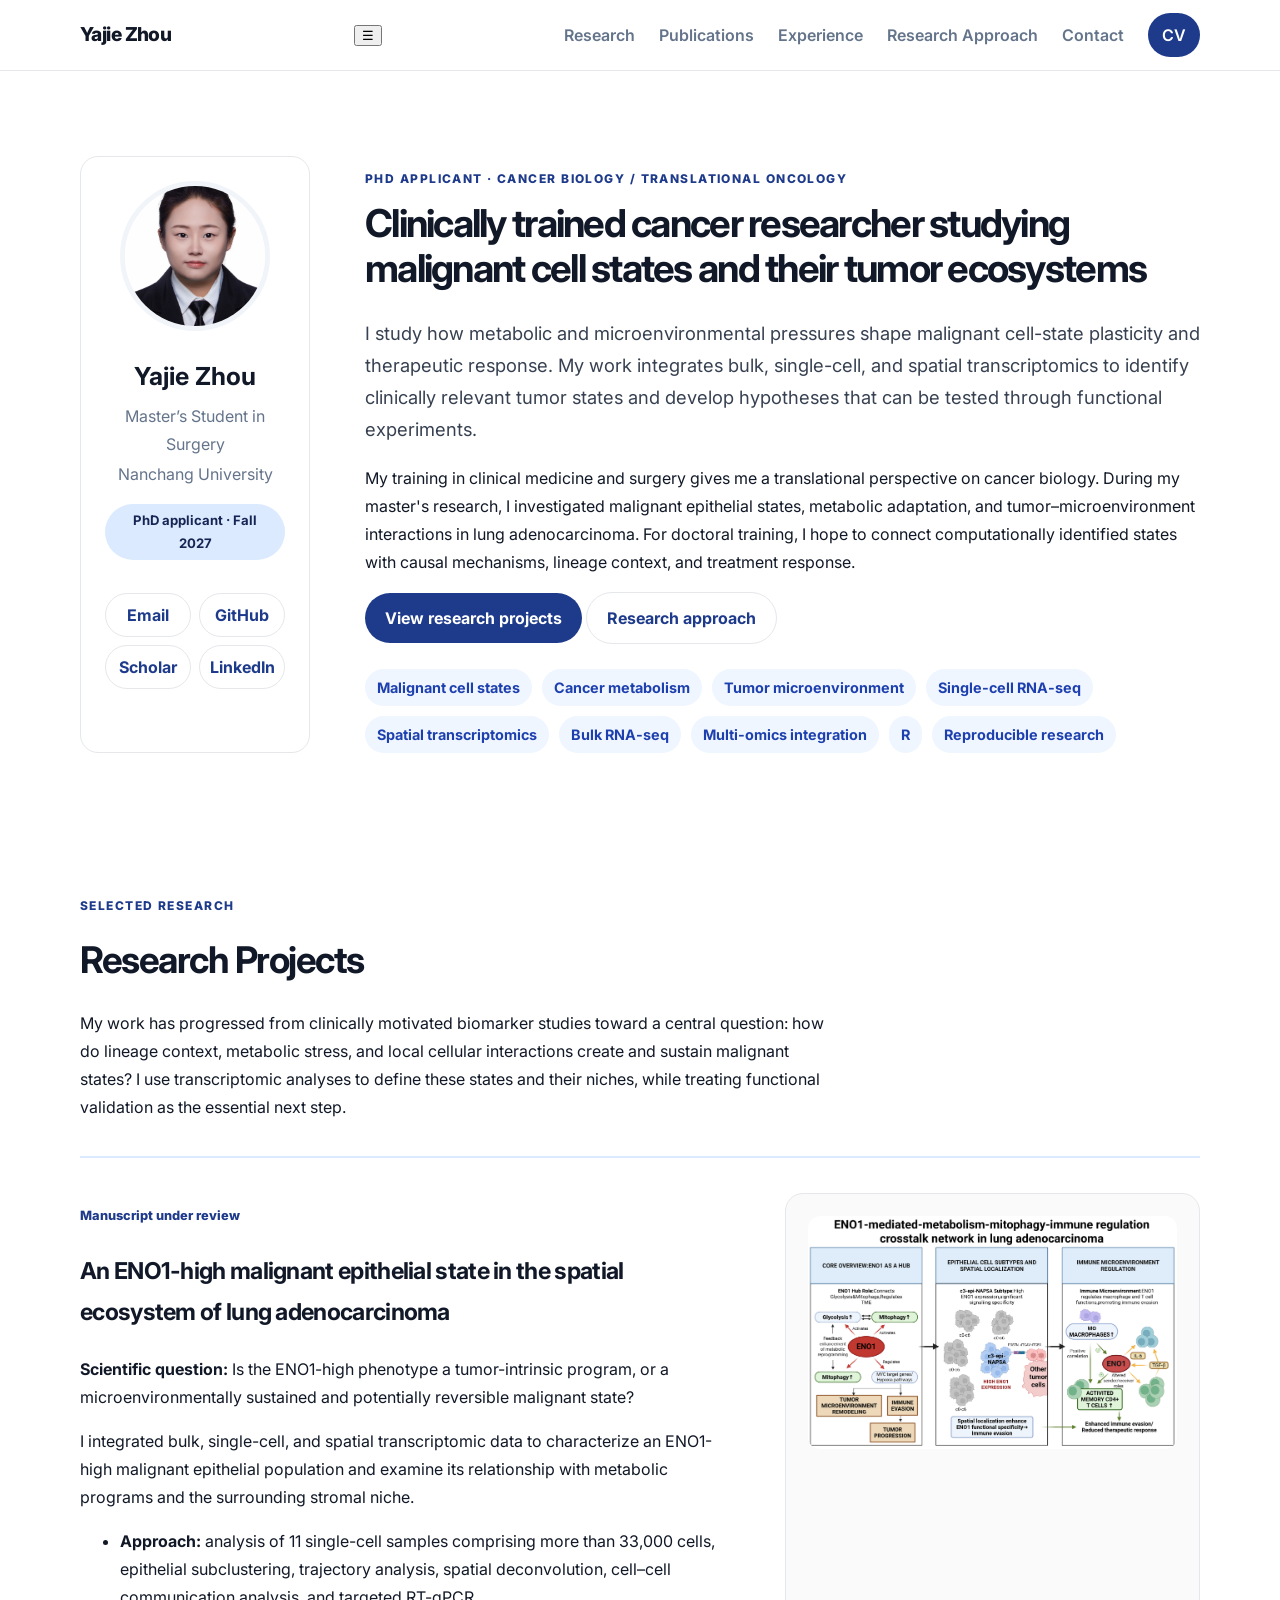
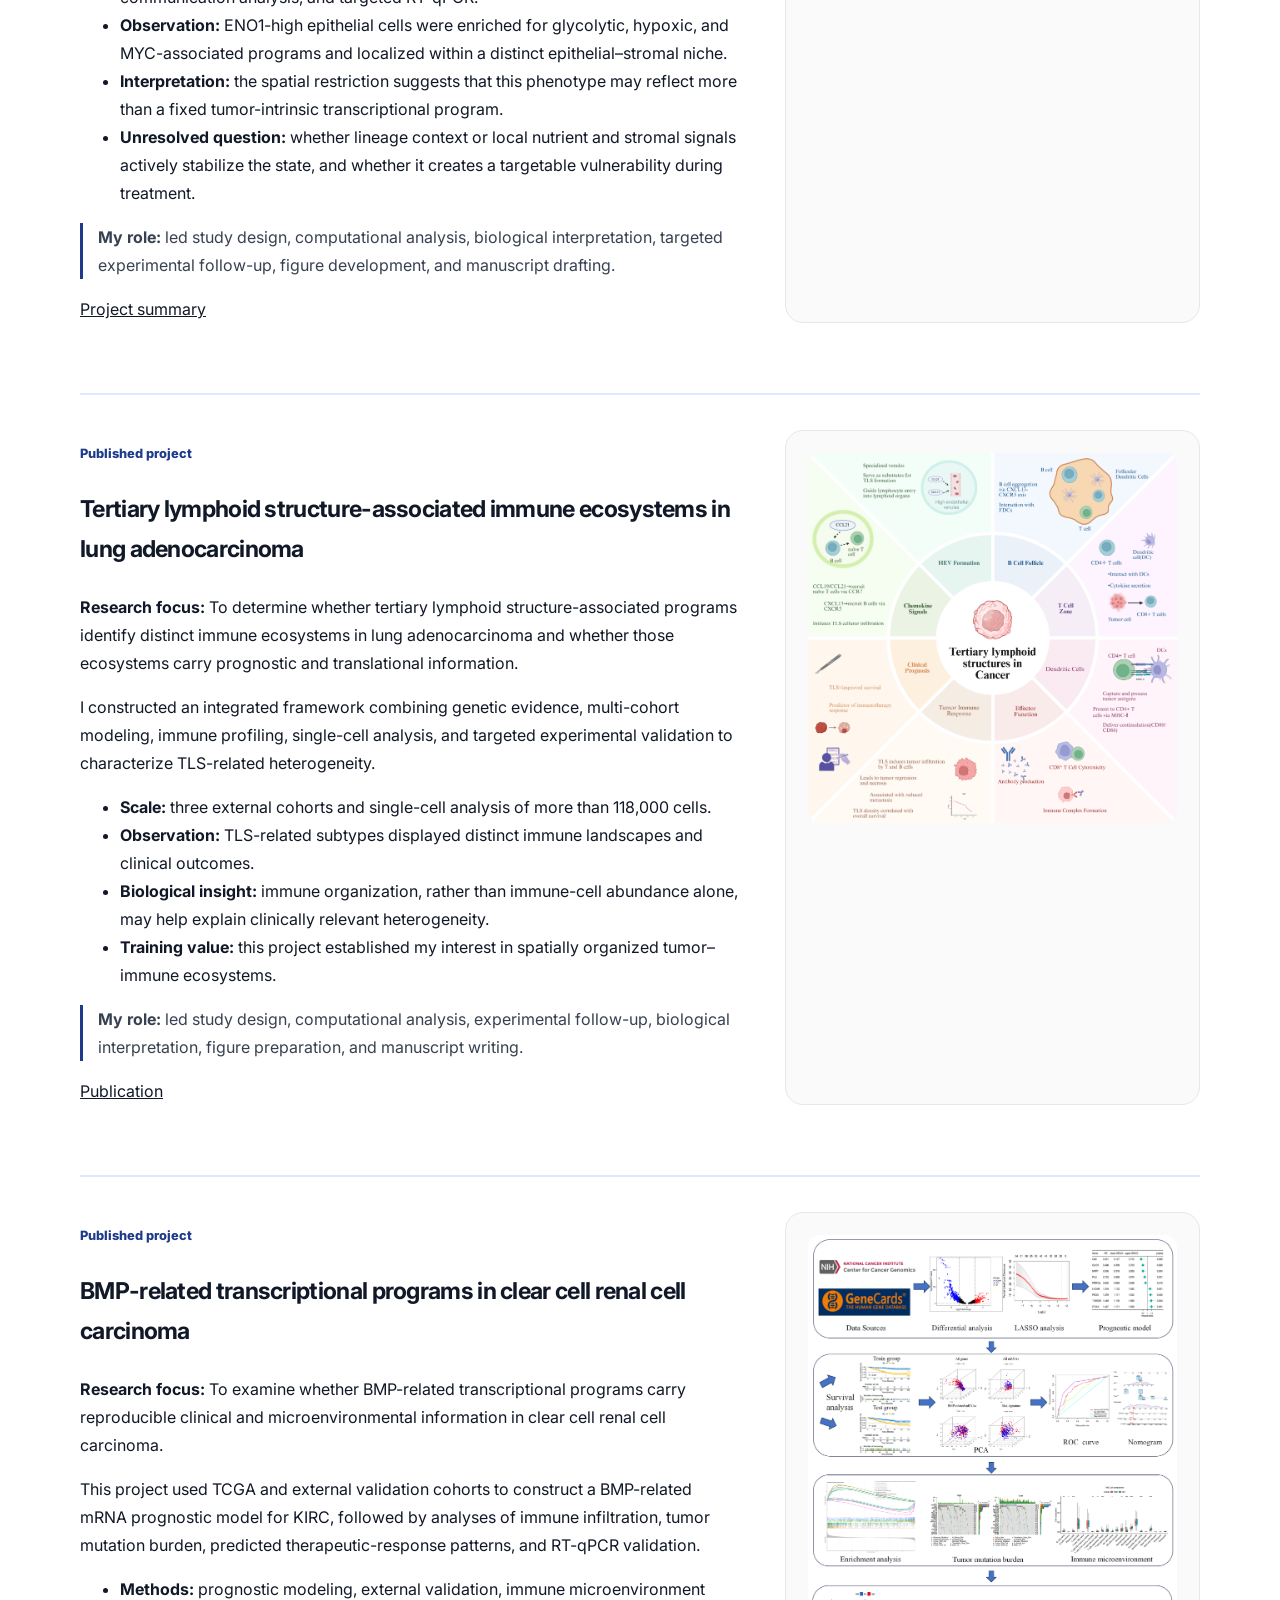
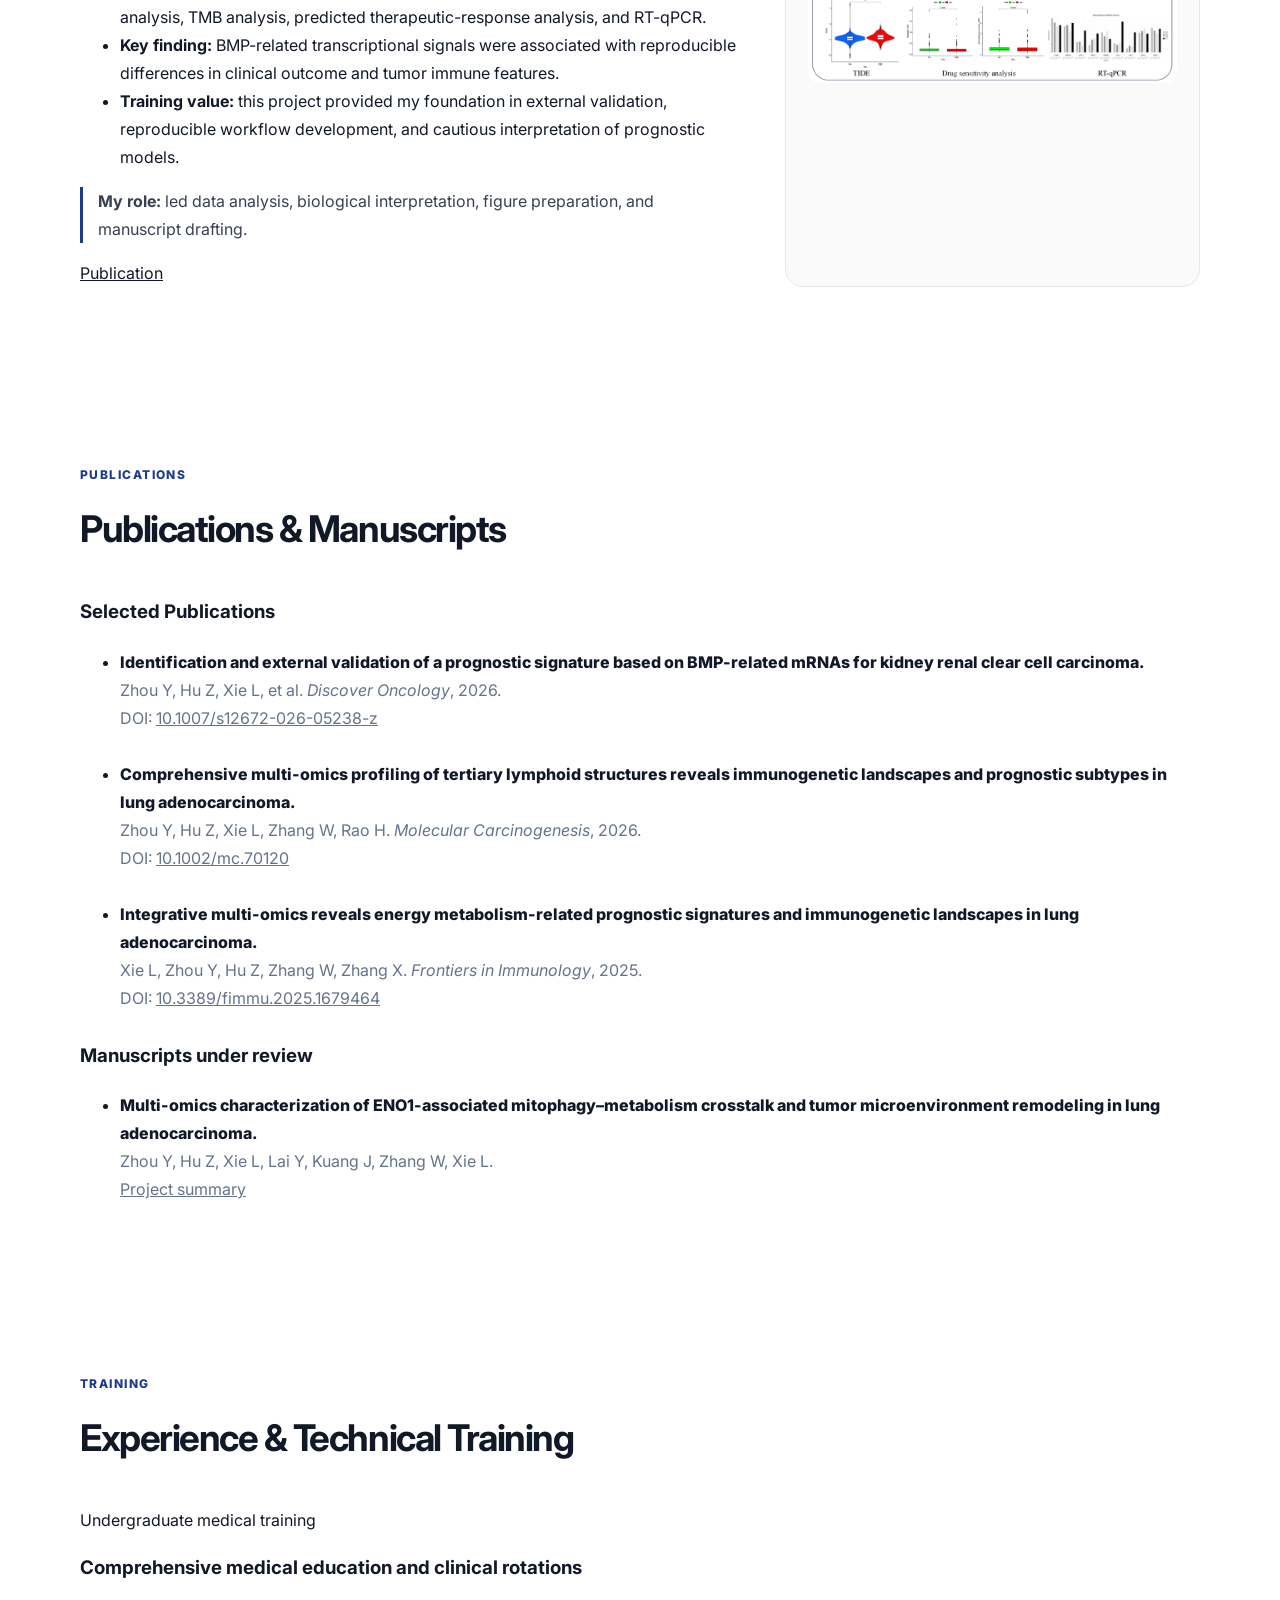
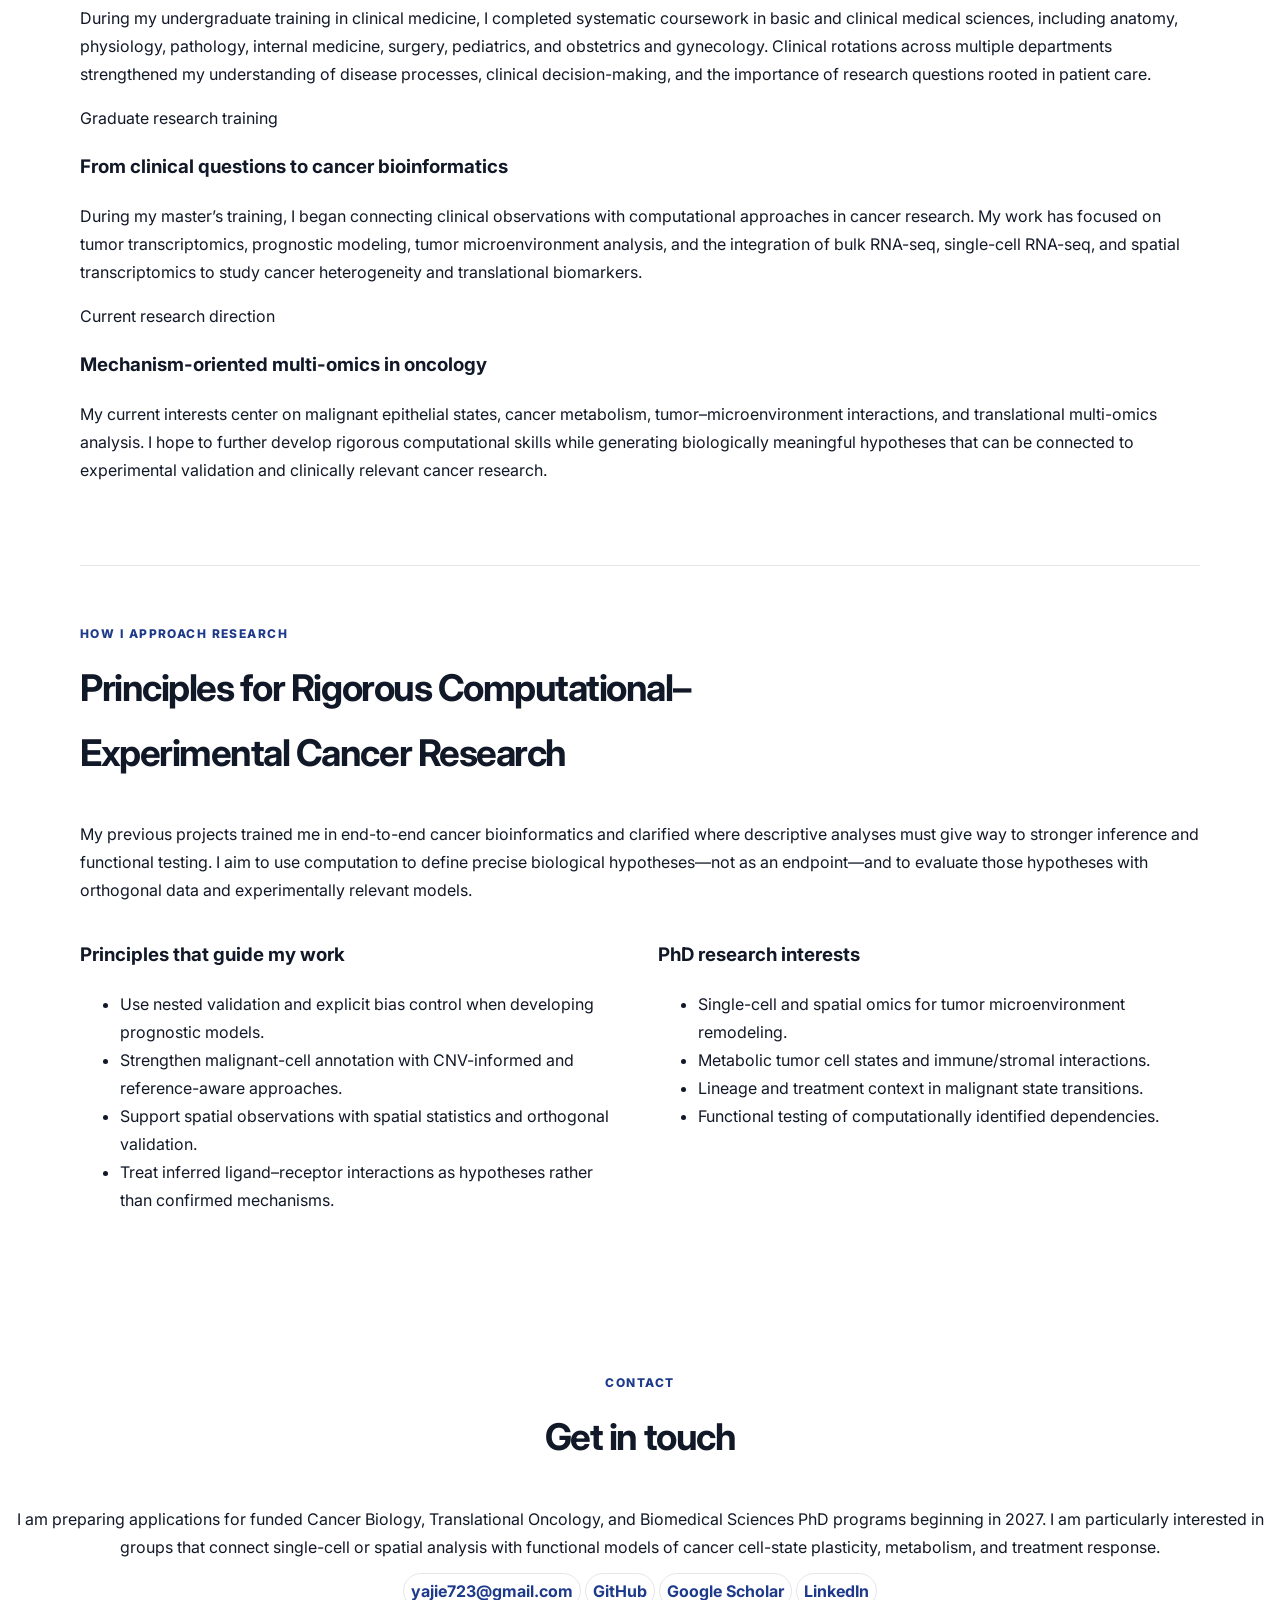
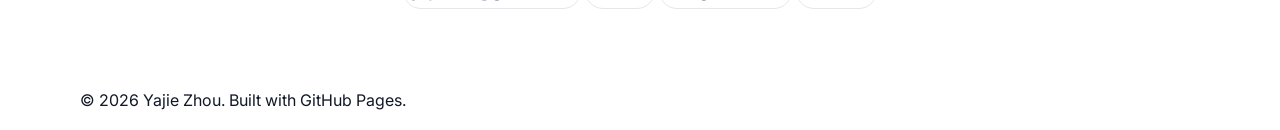
==== commit 3c306e7d: "Update index.html" ====
--- a/index.html
+++ b/index.html
@@ -3,8 +3,8 @@
 <head>
   <meta charset="UTF-8" />
   <meta name="viewport" content="width=device-width, initial-scale=1.0" />
-  <meta name="description" content="Yajie Zhou — Computational cancer biologist investigating tumor cell-state plasticity, metabolic reprogramming, spatial tumor ecosystems, and tumor–microenvironment interactions through integrative multi-omics." />
-  <title>Yajie Zhou | Computational Cancer Biology</title>
+  <meta name="description" content="Yajie Zhou — Clinically trained cancer researcher studying malignant cell-state plasticity, metabolic adaptation, and tumor–microenvironment interactions through single-cell and spatial omics." />
+  <title>Yajie Zhou | Cancer Cell States & Tumor Microenvironment</title>
   <link rel="preconnect" href="https://fonts.googleapis.com">
   <link rel="preconnect" href="https://fonts.gstatic.com" crossorigin>
   <link href="https://fonts.googleapis.com/css2?family=Inter:wght@400;500;600;700;800&display=swap" rel="stylesheet">
@@ -21,9 +21,9 @@
         <a href="#research">Research</a>
         <a href="#publications">Publications</a>
         <a href="#experience">Experience</a>
-        <a href="#reflection">Reflection</a>
+        <a href="#approach">Research Approach</a>
         <a href="#contact">Contact</a>
-        <a class="button button-small" href="/Yajie_zhou/docs/Yajie_Zhou_CV.pdf" target="_blank" rel="noopener noreferrer">CV</a>
+        <a class="button button-small" href="docs/Yajie_Zhou_CV.pdf" target="_blank" rel="noopener noreferrer">CV</a>
       </div>
     </nav>
   </header>
@@ -47,32 +47,36 @@
       </aside>
 
       <section class="hero-content">
-        <p class="eyebrow">PhD applicant profile · Cancer Biology / Computational Biology</p>
-
-        <h2>Clinically trained researcher investigating tumor evolution through computational cancer biology </h2>
+        <p class="eyebrow">PhD applicant · Cancer Biology / Translational Oncology</p>
+
+        <h2>Clinically trained cancer researcher studying malignant cell states and their tumor ecosystems</h2>
 
         <p class="lead">
-          I am a clinically trained researcher studying how malignant cell states, metabolic programs, and tumor microenvironmental ecosystems shape cancer progression and therapeutic response. My research applies computational cancer biology approaches, integrating bulk RNA-seq, single-cell RNA-seq, spatial transcriptomics, and experimental validation to uncover biologically interpretable mechanisms of tumor evolution.
+          I study how metabolic and microenvironmental pressures shape malignant cell-state plasticity and therapeutic response.
+          My work integrates bulk, single-cell, and spatial transcriptomics to identify clinically relevant tumor states and
+          develop hypotheses that can be tested through functional experiments.
         </p>
 
         <p>
-          My clinical training provides a translational perspective for studying cancer mechanisms and clinically relevant tumor states.
-          During graduate training, I developed integrative multi-omics approaches to investigate malignant epithelial states,
-          metabolic reprogramming, and tumor–microenvironment interactions.
+          My training in clinical medicine and surgery gives me a translational perspective on cancer biology. During my master's
+          research, I investigated malignant epithelial states, metabolic adaptation, and tumor–microenvironment interactions in
+          lung adenocarcinoma. For doctoral training, I hope to connect computationally identified states with causal mechanisms,
+          lineage context, and treatment response.
         </p>
 
         <div class="cta-row">
           <a class="button" href="#research">View research projects</a>
-          <a class="button button-secondary" href="#reflection">Methodological reflection</a>
+          <a class="button button-secondary" href="#approach">Research approach</a>
         </div>
 
         <div class="skills" aria-label="Core skills">
-          <span>Computational cancer biology</span>
-          <span>Bulk RNA-seq</span>
+          <span>Malignant cell states</span>
+          <span>Cancer metabolism</span>
+          <span>Tumor microenvironment</span>
           <span>Single-cell RNA-seq</span>
           <span>Spatial transcriptomics</span>
+          <span>Bulk RNA-seq</span>
           <span>Multi-omics integration</span>
-          <span>Tumor microenvironment</span>
           <span>R</span>
           <span>Reproducible research</span>
         </div>
@@ -84,8 +88,9 @@
         <p class="eyebrow">Selected research</p>
         <h2>Research Projects</h2>
         <p>
-          My projects focus on clinically motivated questions in cancer bioinformatics, with emphasis on transcriptomics,
-          single-cell and spatial data integration, tumor heterogeneity, and translational interpretation.
+          My work has progressed from clinically motivated biomarker studies toward a central question: how do lineage context,
+          metabolic stress, and local cellular interactions create and sustain malignant states? I use transcriptomic analyses to
+          define these states and their niches, while treating functional validation as the essential next step.
         </p>
       </div>
 
@@ -93,31 +98,30 @@
         <article class="project featured project-with-image">
           <div class="project-main">
             <p class="status">Manuscript under review</p>
-            <h3>ENO1-Associated Mitophagy–Metabolism Crosstalk and Tumor Microenvironment Remodeling in Lung Adenocarcinoma</h3>
+            <h3>An ENO1-high malignant epithelial state in the spatial ecosystem of lung adenocarcinoma</h3>
 
             <p class="question">
-              <strong>Research focus:</strong>
-              To investigate associations among ENO1-linked metabolic programs, malignant epithelial states, and spatial tumor
-              microenvironment organization in lung adenocarcinoma.
+              <strong>Scientific question:</strong>
+              Is the ENO1-high phenotype a tumor-intrinsic program, or a microenvironmentally sustained and potentially reversible
+              malignant state?
             </p>
 
             <p>
-              This project integrates bulk transcriptomics, survival modeling, WGCNA, single-cell RNA-seq,
-              spatial transcriptomics, pseudotime analysis, CellChat, and RT-qPCR validation to characterize
-              ENO1-associated malignant cell states and their spatial tumor ecosystem.
+              I integrated bulk, single-cell, and spatial transcriptomic data to characterize an ENO1-high malignant epithelial
+              population and examine its relationship with metabolic programs and the surrounding stromal niche.
             </p>
 
             <ul class="clean-list">
-              <li><strong>Methods:</strong> TCGA/GEO analysis, WGCNA, survival modeling, scRNA-seq integration, spatial transcriptomics, CellChat, and RT-qPCR.</li>
-              <li><strong>Key findings:</strong> An ensemble model combining gradient boosting machine and random survival forest prioritized ENO1 for downstream investigation, with 5-year AUCs of 0.763 and 0.789 in two validation cohorts.</li>
-              <li><strong>Biological insight:</strong> ENO1-high epithelial states showed glycolytic, hypoxic, and spatial niche-associated features.</li>
-              <li><strong>Next step:</strong> strengthen malignant-cell inference and validate ENO1-associated mechanisms through functional experiments.</li>
+              <li><strong>Approach:</strong> analysis of 11 single-cell samples comprising more than 33,000 cells, epithelial subclustering, trajectory analysis, spatial deconvolution, cell–cell communication analysis, and targeted RT-qPCR.</li>
+              <li><strong>Observation:</strong> ENO1-high epithelial cells were enriched for glycolytic, hypoxic, and MYC-associated programs and localized within a distinct epithelial–stromal niche.</li>
+              <li><strong>Interpretation:</strong> the spatial restriction suggests that this phenotype may reflect more than a fixed tumor-intrinsic transcriptional program.</li>
+              <li><strong>Unresolved question:</strong> whether lineage context or local nutrient and stromal signals actively stabilize the state, and whether it creates a targetable vulnerability during treatment.</li>
             </ul>
 
             <p class="role">
               <strong>My role:</strong>
-              led study design, computational analysis, biological interpretation, figure development,
-              and manuscript drafting.
+              led study design, computational analysis, biological interpretation, targeted experimental follow-up,
+              figure development, and manuscript drafting.
             </p>
 
           
@@ -138,25 +142,24 @@
         <article class="project featured project-with-image">
           <div class="project-main">
             <p class="status">Published project</p>
-            <h3>TLS-related immunogenetic subtypes in lung adenocarcinoma</h3>
+            <h3>Tertiary lymphoid structure-associated immune ecosystems in lung adenocarcinoma</h3>
 
             <p class="question">
               <strong>Research focus:</strong>
-              To define tertiary lymphoid structure-related molecular subtypes in LUAD and evaluate their prognostic,
-              immunological, and translational significance.
+              To determine whether tertiary lymphoid structure-associated programs identify distinct immune ecosystems in lung
+              adenocarcinoma and whether those ecosystems carry prognostic and translational information.
             </p>
 
             <p>
-              In this study, I constructed an integrated framework combining Mendelian randomization, machine-learning
-              survival modeling, immune microenvironment profiling, tumor mutation burden analysis, single-cell RNA-seq,
-              and RT-qPCR validation to characterize TLS-related heterogeneity in lung adenocarcinoma.
+              I constructed an integrated framework combining genetic evidence, multi-cohort modeling, immune profiling,
+              single-cell analysis, and targeted experimental validation to characterize TLS-related heterogeneity.
             </p>
 
             <ul class="clean-list">
-              <li><strong>Methods:</strong> Mendelian randomization, machine learning, immune infiltration analysis, TMB analysis, scRNA-seq, and RT-qPCR.</li>
-              <li><strong>Key findings:</strong> TLS-related immunogenetic subtypes showed distinct prognostic outcomes and tumor immune landscapes.</li>
-              <li><strong>Biological insight:</strong> TLS-associated features may reflect differences in anti-tumor immunity, immune organization, and clinical risk.</li>
-              <li><strong>Translational value:</strong> the work helped connect immune-structural features with prognostic stratification in LUAD.</li>
+              <li><strong>Scale:</strong> three external cohorts and single-cell analysis of more than 118,000 cells.</li>
+              <li><strong>Observation:</strong> TLS-related subtypes displayed distinct immune landscapes and clinical outcomes.</li>
+              <li><strong>Biological insight:</strong> immune organization, rather than immune-cell abundance alone, may help explain clinically relevant heterogeneity.</li>
+              <li><strong>Training value:</strong> this project established my interest in spatially organized tumor–immune ecosystems.</li>
             </ul>
 
             <p class="role">
@@ -182,12 +185,12 @@
         <article class="project featured project-with-image">
           <div class="project-main">
             <p class="status">Published project</p>
-            <h3>BMP-related mRNA prognostic modeling in clear cell renal cell carcinoma</h3>
+            <h3>BMP-related transcriptional programs in clear cell renal cell carcinoma</h3>
 
             <p class="question">
               <strong>Research focus:</strong>
-              To develop and externally validate a BMP-related prognostic signature in clear cell renal cell carcinoma
-              and explore its association with the tumor microenvironment.
+              To examine whether BMP-related transcriptional programs carry reproducible clinical and microenvironmental
+              information in clear cell renal cell carcinoma.
             </p>
 
             <p>
@@ -197,9 +200,8 @@
 
             <ul class="clean-list">
               <li><strong>Methods:</strong> prognostic modeling, external validation, immune microenvironment analysis, TMB analysis, predicted therapeutic-response analysis, and RT-qPCR.</li>
-              <li><strong>Key findings:</strong> the model showed prognostic value and revealed relationships between BMP-related transcriptional signals and tumor immune features.</li>
-              <li><strong>Biological insight:</strong> this work provided my foundation in translational bioinformatics and clinically relevant biomarker modeling.</li>
-              <li><strong>Training value:</strong> the project strengthened my experience in end-to-end computational workflow development and biological interpretation.</li>
+              <li><strong>Key finding:</strong> BMP-related transcriptional signals were associated with reproducible differences in clinical outcome and tumor immune features.</li>
+              <li><strong>Training value:</strong> this project provided my foundation in external validation, reproducible workflow development, and cautious interpretation of prognostic models.</li>
             </ul>
 
             <p class="role">
@@ -361,27 +363,26 @@
       </div>
     </section>
 
-    <section class="container section reflection" id="reflection">
+    <section class="container section reflection" id="approach">
       <div class="section-heading">
-        <p class="eyebrow">Research maturity</p>
-        <h2>Methodological Reflection</h2>
+        <p class="eyebrow">How I approach research</p>
+        <h2>Principles for Rigorous Computational–Experimental Cancer Research</h2>
       </div>
 
       <p>
-        My previous projects trained me in end-to-end cancer bioinformatics, but also made me aware of the limitations of
-        correlation-driven biomarker discovery. I am particularly interested in improving the rigor of multi-omics studies
-        through better survival-model validation, malignant-cell annotation, spatial-statistical analysis, and experimentally
-        testable computational hypotheses.
+        My previous projects trained me in end-to-end cancer bioinformatics and clarified where descriptive analyses must give
+        way to stronger inference and functional testing. I aim to use computation to define precise biological hypotheses—not
+        as an endpoint—and to evaluate those hypotheses with orthogonal data and experimentally relevant models.
       </p>
 
       <div class="reflection-grid">
         <div>
-          <h3>What I want to improve</h3>
+          <h3>Principles that guide my work</h3>
           <ul>
-            <li>Nested validation and model-selection bias control in survival ML.</li>
-            <li>CNV-based malignant-cell inference in single-cell cancer datasets.</li>
-            <li>Spatial statistics and orthogonal validation for spatial transcriptomics.</li>
-            <li>Careful interpretation of inferred ligand–receptor communication.</li>
+            <li>Use nested validation and explicit bias control when developing prognostic models.</li>
+            <li>Strengthen malignant-cell annotation with CNV-informed and reference-aware approaches.</li>
+            <li>Support spatial observations with spatial statistics and orthogonal validation.</li>
+            <li>Treat inferred ligand–receptor interactions as hypotheses rather than confirmed mechanisms.</li>
           </ul>
         </div>
 
@@ -390,8 +391,8 @@
           <ul>
             <li>Single-cell and spatial omics for tumor microenvironment remodeling.</li>
             <li>Metabolic tumor cell states and immune/stromal interactions.</li>
-            <li>Clinically grounded multi-omics modeling in precision oncology.</li>
-            <li>Computational hypotheses linked to experimental validation.</li>
+            <li>Lineage and treatment context in malignant state transitions.</li>
+            <li>Functional testing of computationally identified dependencies.</li>
           </ul>
         </div>
       </div>
@@ -404,7 +405,9 @@
       </div>
 
       <p>
-        I am preparing applications for Computational Cancer Biology, Bioinformatics, and Biomedical Sciences PhD programs for Fall 2027.
+        I am preparing applications for funded Cancer Biology, Translational Oncology, and Biomedical Sciences PhD programs
+        beginning in 2027. I am particularly interested in groups that connect single-cell or spatial analysis with functional
+        models of cancer cell-state plasticity, metabolism, and treatment response.
       </p>
 
       <div class="contact-links">
